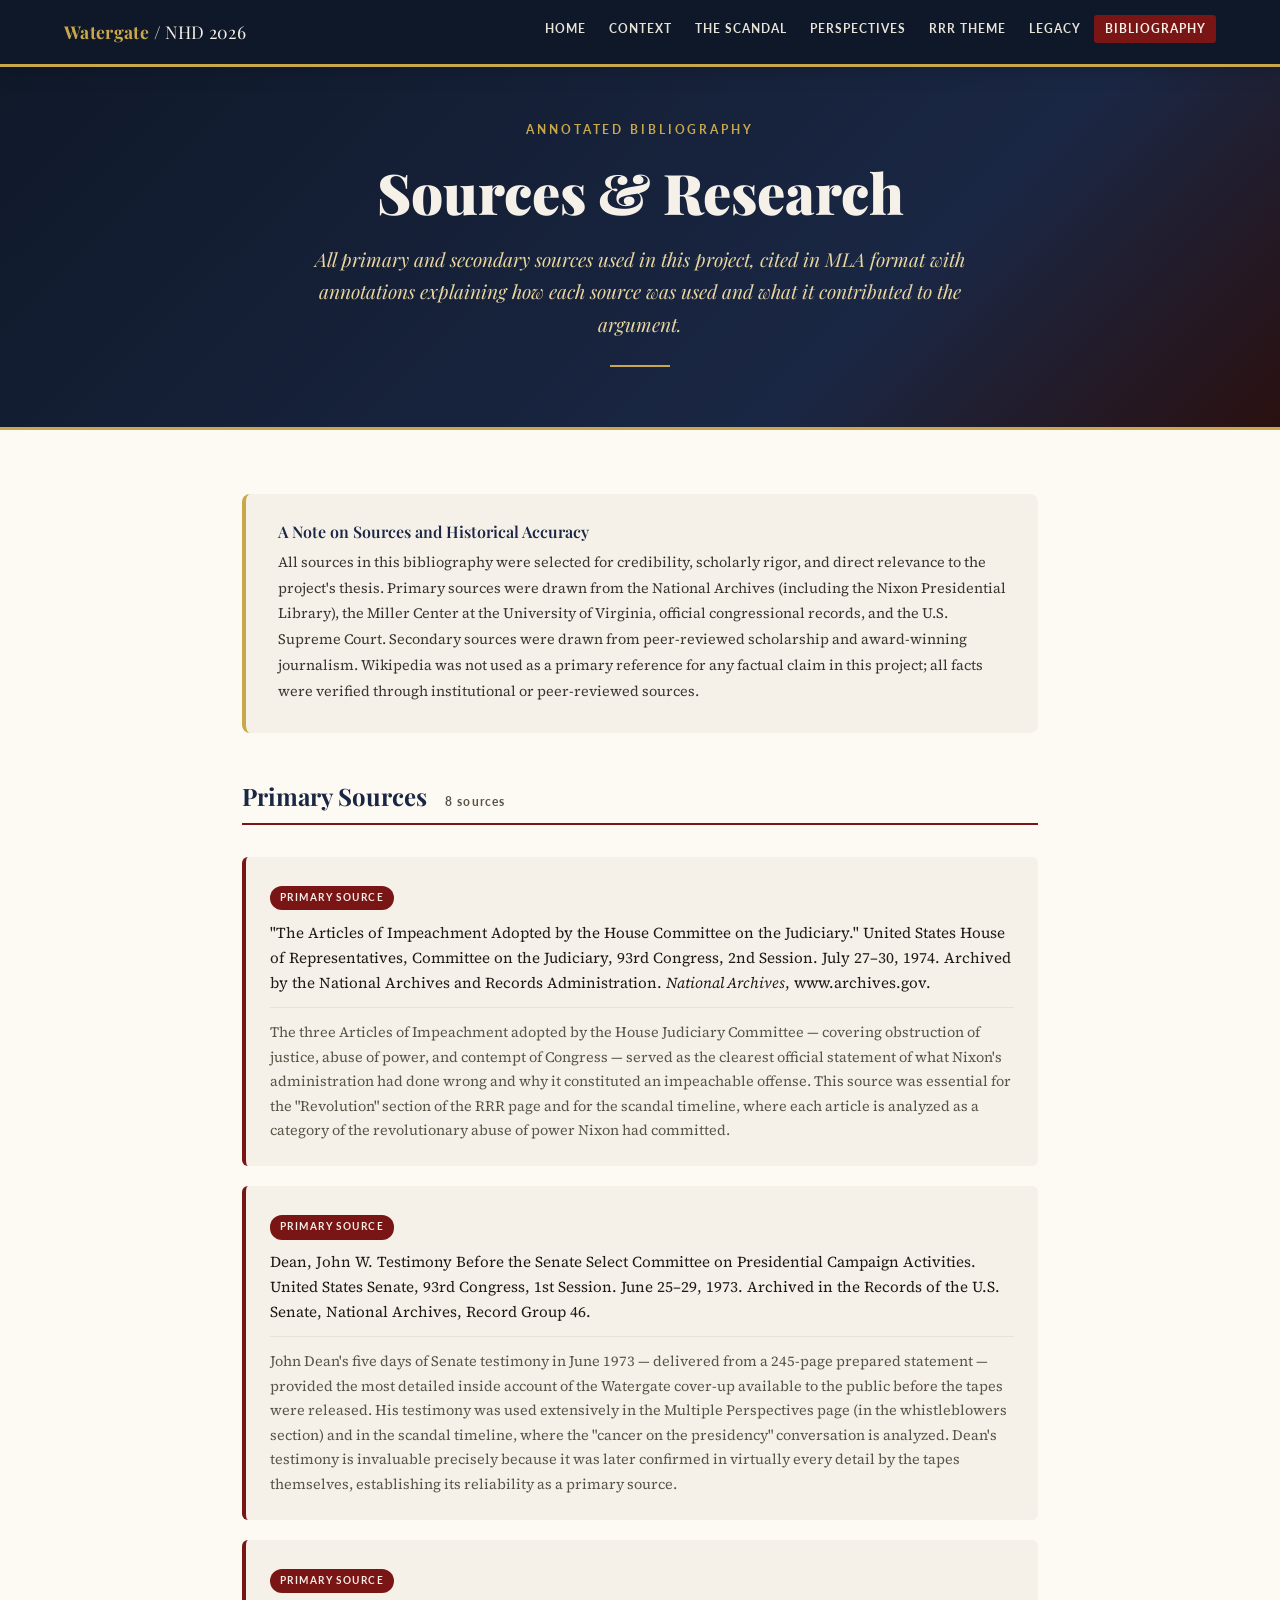
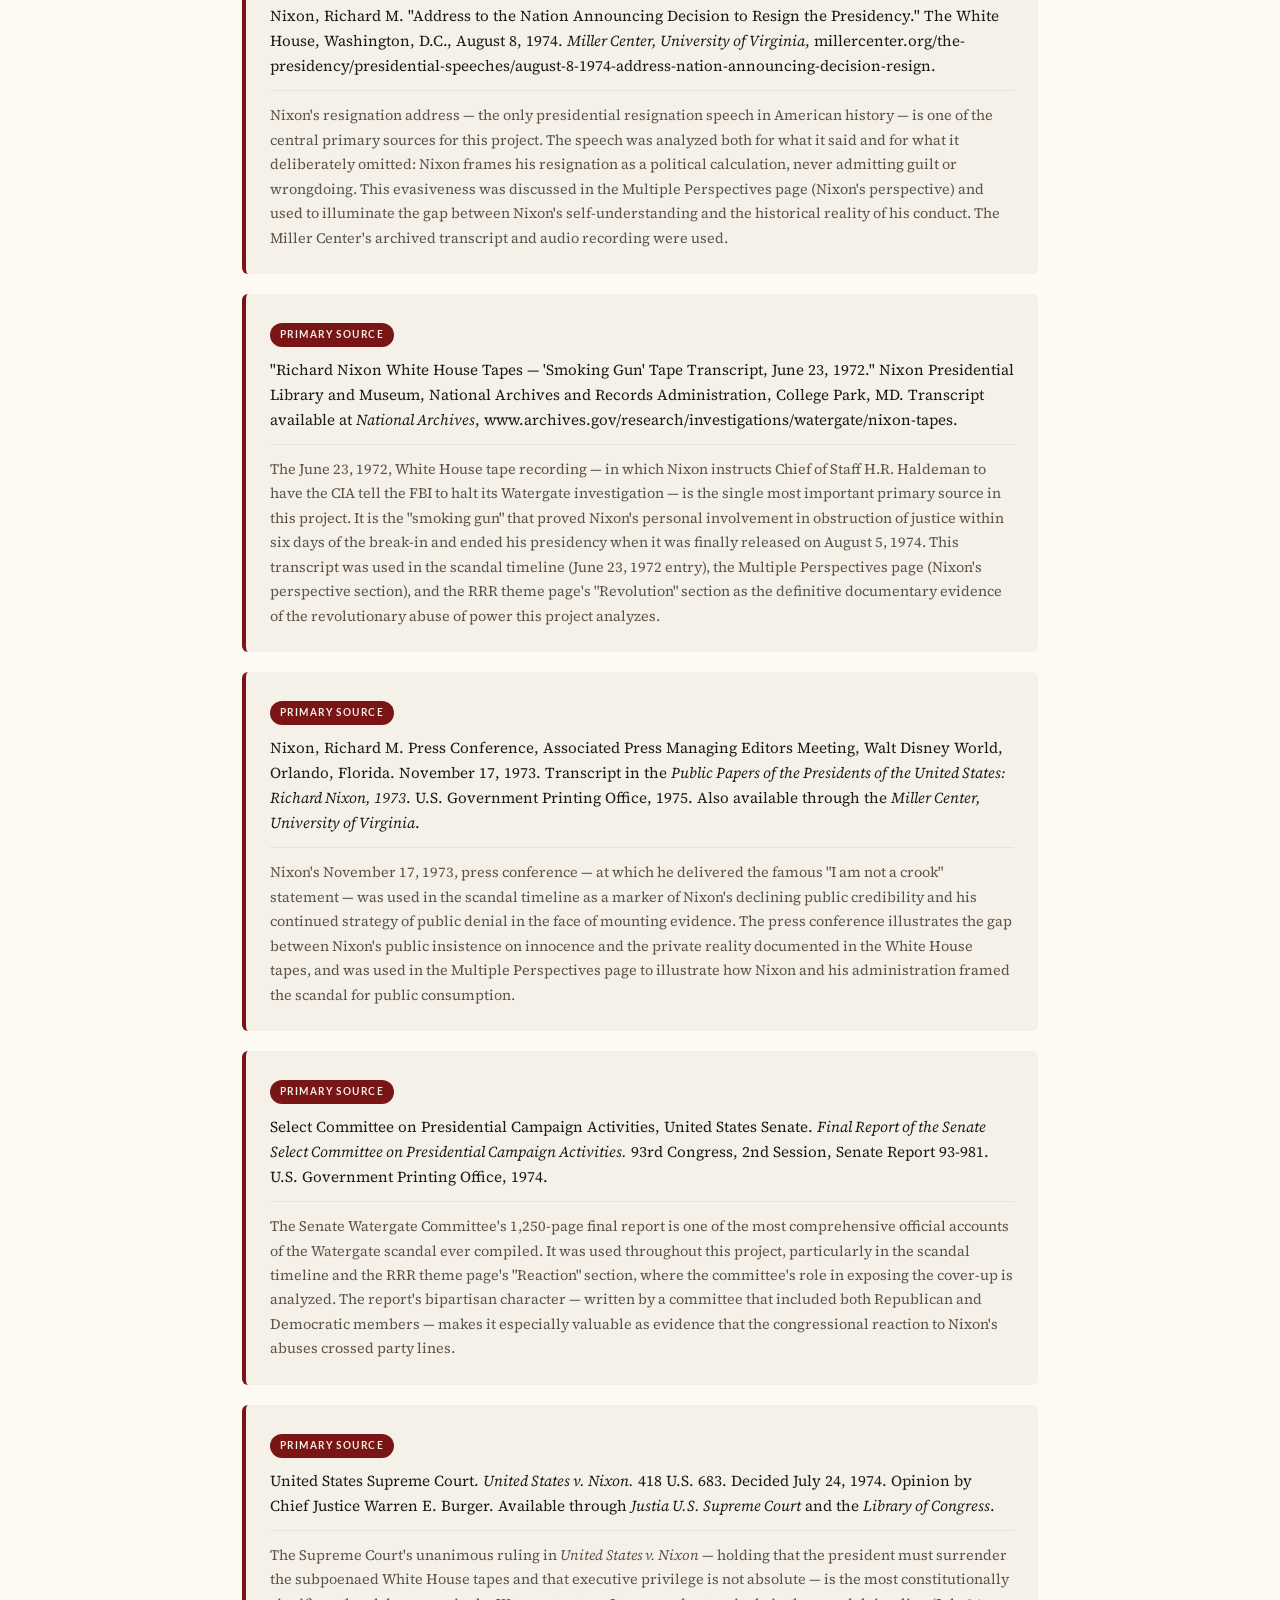
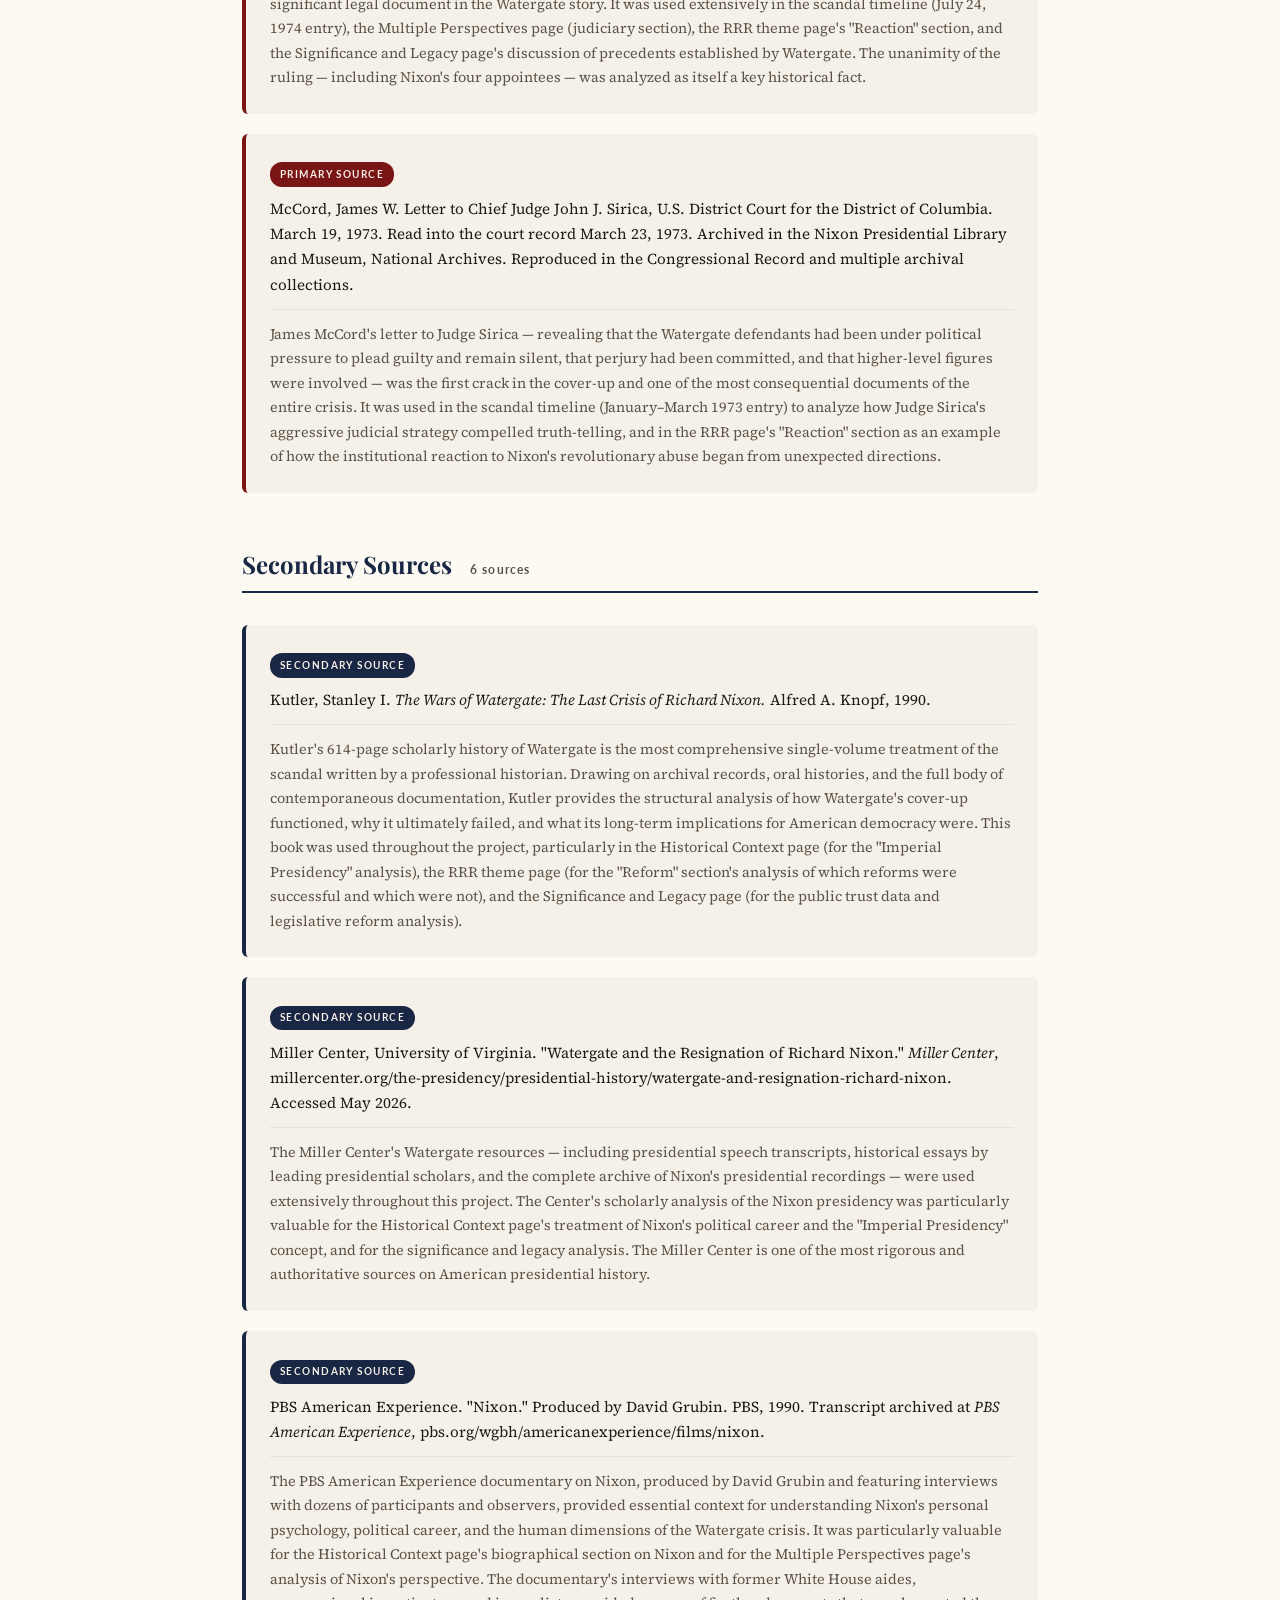
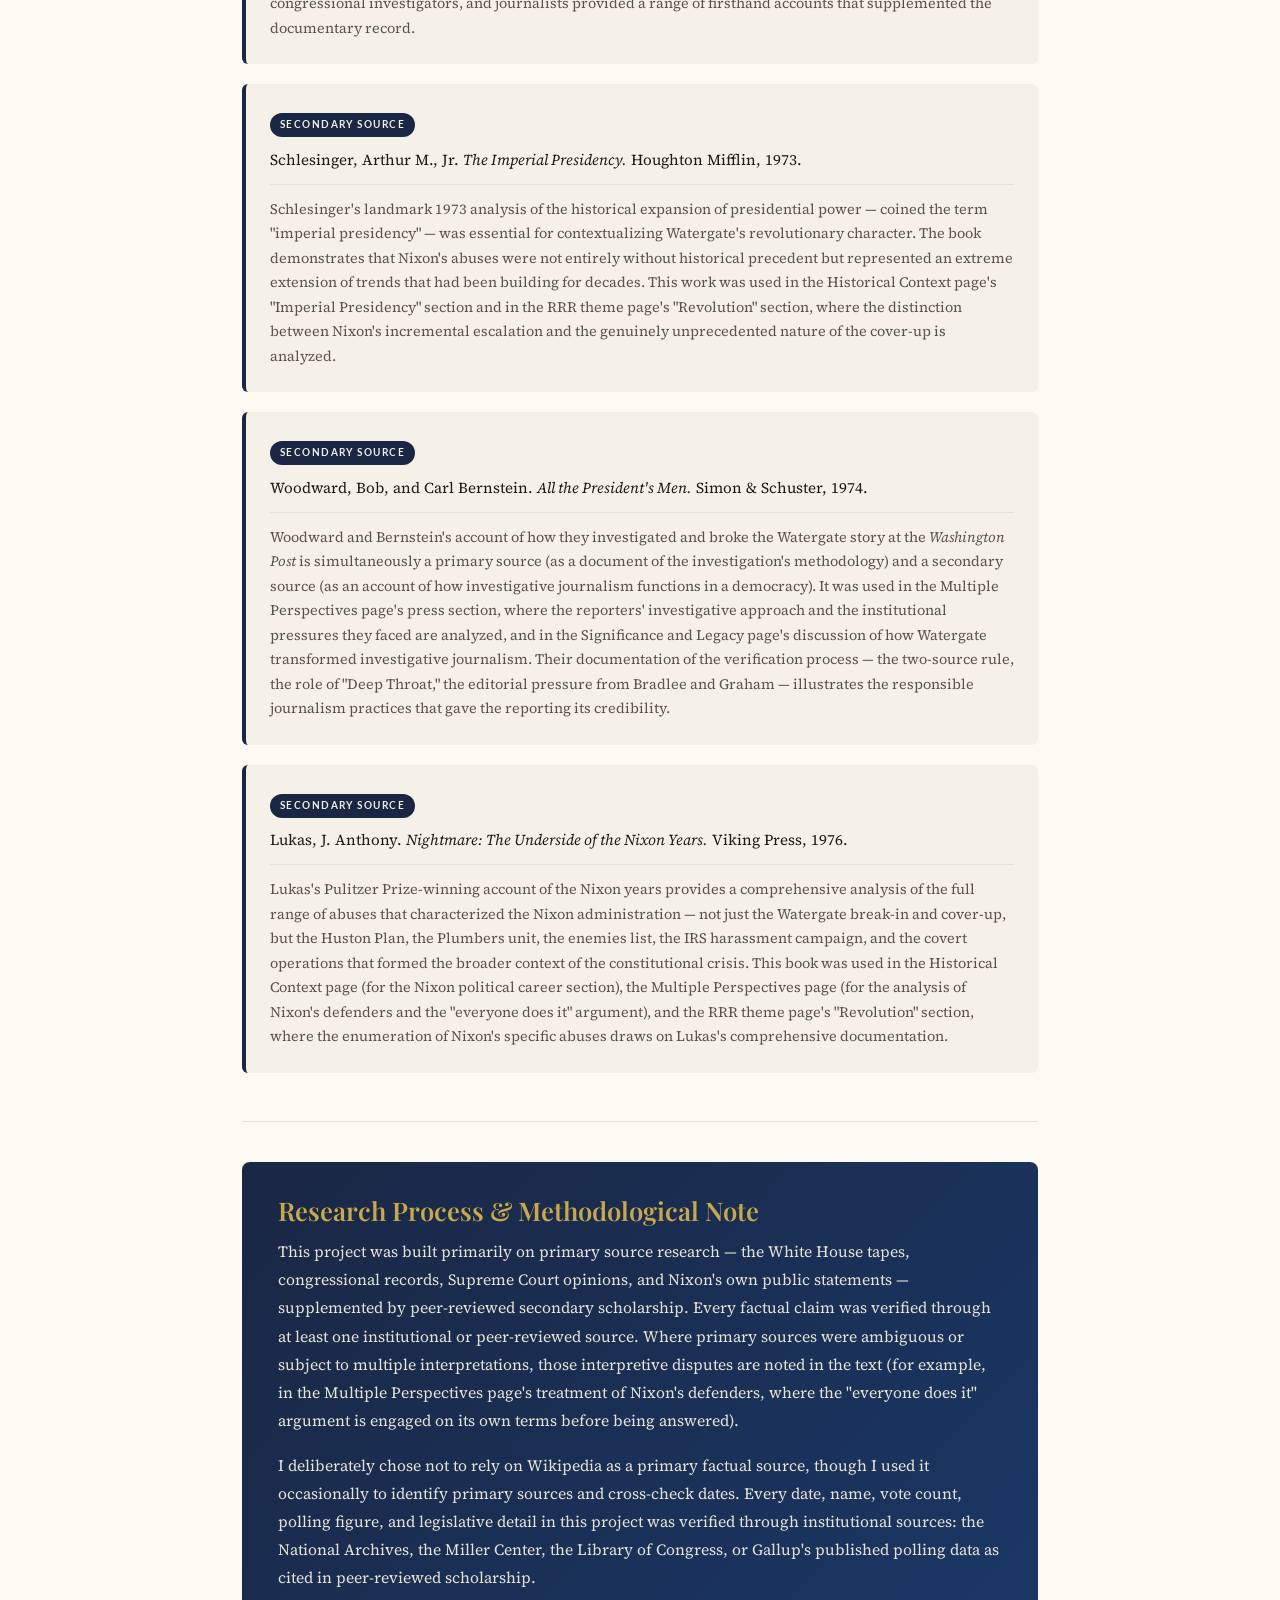
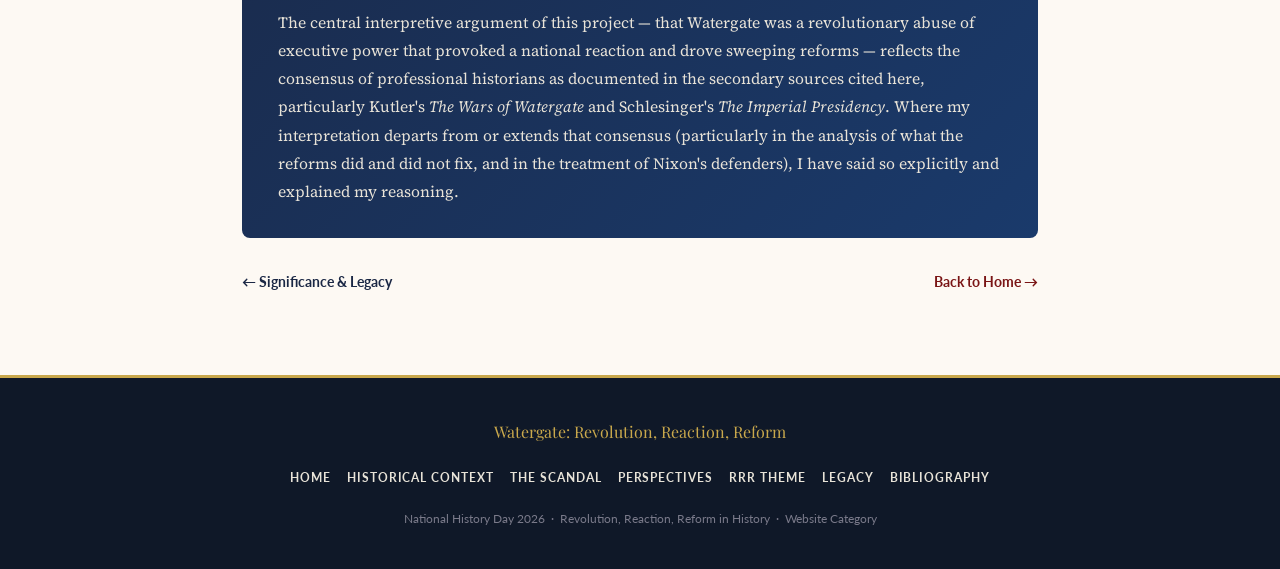
==== annotated-bibliography.html @ cf7eb5e8 "Initial website" ====
<!DOCTYPE html>
<html lang="en">
<head>
  <meta charset="UTF-8" />
  <meta name="viewport" content="width=device-width, initial-scale=1.0" />
  <title>Annotated Bibliography — Watergate: Revolution, Reaction, Reform</title>
  <link rel="stylesheet" href="css/styles.css" />
  <style>
    .bib-intro {
      background: var(--cream);
      border-radius: 8px;
      padding: 1.75rem 2rem;
      margin-bottom: 3rem;
      border-left: 4px solid var(--gold);
    }
    .bib-intro h3 { color: var(--navy); margin-bottom: 0.5rem; font-size: 1rem; }
    .bib-intro p { font-size: 0.9rem; margin-bottom: 0; }
    .bib-section-title {
      font-family: var(--font-display);
      font-size: 1.7rem;
      font-weight: 700;
      color: var(--navy);
      padding-bottom: 0.75rem;
      border-bottom: 3px solid;
      margin-bottom: 2rem;
    }
    .bib-section-title.primary-color { border-color: var(--burgundy); }
    .bib-section-title.secondary-color { border-color: var(--navy); }
    .bib-count {
      font-family: var(--font-ui);
      font-size: 0.72rem;
      font-weight: 700;
      letter-spacing: 0.1em;
      color: var(--mid-gray);
      margin-left: 0.75rem;
      font-style: normal;
    }
  </style>
</head>
<body>

<nav class="site-nav" role="navigation" aria-label="Main navigation">
  <div class="nav-inner">
    <a href="index.html" class="nav-logo">Watergate <span>/ NHD 2026</span></a>
    <button class="nav-hamburger" aria-label="Toggle navigation" aria-expanded="false">
      <span></span><span></span><span></span>
    </button>
    <ul class="nav-links">
      <li><a href="index.html">Home</a></li>
      <li><a href="historical-context.html">Context</a></li>
      <li><a href="scandal-unfolds.html">The Scandal</a></li>
      <li><a href="multiple-perspectives.html">Perspectives</a></li>
      <li><a href="revolution-reaction-reform.html">RRR Theme</a></li>
      <li><a href="significance-legacy.html">Legacy</a></li>
      <li><a href="annotated-bibliography.html">Bibliography</a></li>
    </ul>
  </div>
</nav>

<header class="page-hero">
  <div class="eyebrow">Annotated Bibliography</div>
  <h1>Sources &amp; Research</h1>
  <p class="page-intro">
    All primary and secondary sources used in this project, cited in MLA format with annotations explaining how each source was used and what it contributed to the argument.
  </p>
  <div class="page-hero-divider"></div>
</header>

<main>
  <div class="page-content narrow">

    <div class="bib-intro">
      <h3>A Note on Sources and Historical Accuracy</h3>
      <p>
        All sources in this bibliography were selected for credibility, scholarly rigor, and direct relevance to the project's thesis. Primary sources were drawn from the National Archives (including the Nixon Presidential Library), the Miller Center at the University of Virginia, official congressional records, and the U.S. Supreme Court. Secondary sources were drawn from peer-reviewed scholarship and award-winning journalism. Wikipedia was not used as a primary reference for any factual claim in this project; all facts were verified through institutional or peer-reviewed sources.
      </p>
    </div>

    <!-- ═══════════════ PRIMARY SOURCES ═══════════════ -->
    <div class="bib-section">
      <h2 class="bib-section-title primary-color">Primary Sources <span class="bib-count">8 sources</span></h2>

      <!-- 1 -->
      <div class="bib-entry primary">
        <div class="bib-type">Primary Source</div>
        <p class="bib-citation">
          "The Articles of Impeachment Adopted by the House Committee on the Judiciary." United States House of Representatives, Committee on the Judiciary, 93rd Congress, 2nd Session. July 27–30, 1974. Archived by the National Archives and Records Administration. <em>National Archives</em>, www.archives.gov.
        </p>
        <p class="bib-annotation">
          The three Articles of Impeachment adopted by the House Judiciary Committee — covering obstruction of justice, abuse of power, and contempt of Congress — served as the clearest official statement of what Nixon's administration had done wrong and why it constituted an impeachable offense. This source was essential for the "Revolution" section of the RRR page and for the scandal timeline, where each article is analyzed as a category of the revolutionary abuse of power Nixon had committed.
        </p>
      </div>

      <!-- 2 -->
      <div class="bib-entry primary">
        <div class="bib-type">Primary Source</div>
        <p class="bib-citation">
          Dean, John W. Testimony Before the Senate Select Committee on Presidential Campaign Activities. United States Senate, 93rd Congress, 1st Session. June 25–29, 1973. Archived in the Records of the U.S. Senate, National Archives, Record Group 46.
        </p>
        <p class="bib-annotation">
          John Dean's five days of Senate testimony in June 1973 — delivered from a 245-page prepared statement — provided the most detailed inside account of the Watergate cover-up available to the public before the tapes were released. His testimony was used extensively in the Multiple Perspectives page (in the whistleblowers section) and in the scandal timeline, where the "cancer on the presidency" conversation is analyzed. Dean's testimony is invaluable precisely because it was later confirmed in virtually every detail by the tapes themselves, establishing its reliability as a primary source.
        </p>
      </div>

      <!-- 3 -->
      <div class="bib-entry primary">
        <div class="bib-type">Primary Source</div>
        <p class="bib-citation">
          Nixon, Richard M. "Address to the Nation Announcing Decision to Resign the Presidency." The White House, Washington, D.C., August 8, 1974. <em>Miller Center, University of Virginia</em>, millercenter.org/the-presidency/presidential-speeches/august-8-1974-address-nation-announcing-decision-resign.
        </p>
        <p class="bib-annotation">
          Nixon's resignation address — the only presidential resignation speech in American history — is one of the central primary sources for this project. The speech was analyzed both for what it said and for what it deliberately omitted: Nixon frames his resignation as a political calculation, never admitting guilt or wrongdoing. This evasiveness was discussed in the Multiple Perspectives page (Nixon's perspective) and used to illuminate the gap between Nixon's self-understanding and the historical reality of his conduct. The Miller Center's archived transcript and audio recording were used.
        </p>
      </div>

      <!-- 4 -->
      <div class="bib-entry primary">
        <div class="bib-type">Primary Source</div>
        <p class="bib-citation">
          "Richard Nixon White House Tapes — 'Smoking Gun' Tape Transcript, June 23, 1972." Nixon Presidential Library and Museum, National Archives and Records Administration, College Park, MD. Transcript available at <em>National Archives</em>, www.archives.gov/research/investigations/watergate/nixon-tapes.
        </p>
        <p class="bib-annotation">
          The June 23, 1972, White House tape recording — in which Nixon instructs Chief of Staff H.R. Haldeman to have the CIA tell the FBI to halt its Watergate investigation — is the single most important primary source in this project. It is the "smoking gun" that proved Nixon's personal involvement in obstruction of justice within six days of the break-in and ended his presidency when it was finally released on August 5, 1974. This transcript was used in the scandal timeline (June 23, 1972 entry), the Multiple Perspectives page (Nixon's perspective section), and the RRR theme page's "Revolution" section as the definitive documentary evidence of the revolutionary abuse of power this project analyzes.
        </p>
      </div>

      <!-- 5 -->
      <div class="bib-entry primary">
        <div class="bib-type">Primary Source</div>
        <p class="bib-citation">
          Nixon, Richard M. Press Conference, Associated Press Managing Editors Meeting, Walt Disney World, Orlando, Florida. November 17, 1973. Transcript in the <em>Public Papers of the Presidents of the United States: Richard Nixon, 1973</em>. U.S. Government Printing Office, 1975. Also available through the <em>Miller Center, University of Virginia</em>.
        </p>
        <p class="bib-annotation">
          Nixon's November 17, 1973, press conference — at which he delivered the famous "I am not a crook" statement — was used in the scandal timeline as a marker of Nixon's declining public credibility and his continued strategy of public denial in the face of mounting evidence. The press conference illustrates the gap between Nixon's public insistence on innocence and the private reality documented in the White House tapes, and was used in the Multiple Perspectives page to illustrate how Nixon and his administration framed the scandal for public consumption.
        </p>
      </div>

      <!-- 6 -->
      <div class="bib-entry primary">
        <div class="bib-type">Primary Source</div>
        <p class="bib-citation">
          Select Committee on Presidential Campaign Activities, United States Senate. <em>Final Report of the Senate Select Committee on Presidential Campaign Activities.</em> 93rd Congress, 2nd Session, Senate Report 93-981. U.S. Government Printing Office, 1974.
        </p>
        <p class="bib-annotation">
          The Senate Watergate Committee's 1,250-page final report is one of the most comprehensive official accounts of the Watergate scandal ever compiled. It was used throughout this project, particularly in the scandal timeline and the RRR theme page's "Reaction" section, where the committee's role in exposing the cover-up is analyzed. The report's bipartisan character — written by a committee that included both Republican and Democratic members — makes it especially valuable as evidence that the congressional reaction to Nixon's abuses crossed party lines.
        </p>
      </div>

      <!-- 7 -->
      <div class="bib-entry primary">
        <div class="bib-type">Primary Source</div>
        <p class="bib-citation">
          United States Supreme Court. <em>United States v. Nixon.</em> 418 U.S. 683. Decided July 24, 1974. Opinion by Chief Justice Warren E. Burger. Available through <em>Justia U.S. Supreme Court</em> and the <em>Library of Congress</em>.
        </p>
        <p class="bib-annotation">
          The Supreme Court's unanimous ruling in <em>United States v. Nixon</em> — holding that the president must surrender the subpoenaed White House tapes and that executive privilege is not absolute — is the most constitutionally significant legal document in the Watergate story. It was used extensively in the scandal timeline (July 24, 1974 entry), the Multiple Perspectives page (judiciary section), the RRR theme page's "Reaction" section, and the Significance and Legacy page's discussion of precedents established by Watergate. The unanimity of the ruling — including Nixon's four appointees — was analyzed as itself a key historical fact.
        </p>
      </div>

      <!-- 8 -->
      <div class="bib-entry primary">
        <div class="bib-type">Primary Source</div>
        <p class="bib-citation">
          McCord, James W. Letter to Chief Judge John J. Sirica, U.S. District Court for the District of Columbia. March 19, 1973. Read into the court record March 23, 1973. Archived in the Nixon Presidential Library and Museum, National Archives. Reproduced in the Congressional Record and multiple archival collections.
        </p>
        <p class="bib-annotation">
          James McCord's letter to Judge Sirica — revealing that the Watergate defendants had been under political pressure to plead guilty and remain silent, that perjury had been committed, and that higher-level figures were involved — was the first crack in the cover-up and one of the most consequential documents of the entire crisis. It was used in the scandal timeline (January–March 1973 entry) to analyze how Judge Sirica's aggressive judicial strategy compelled truth-telling, and in the RRR page's "Reaction" section as an example of how the institutional reaction to Nixon's revolutionary abuse began from unexpected directions.
        </p>
      </div>

    </div><!-- end primary -->

    <!-- ═══════════════ SECONDARY SOURCES ═══════════════ -->
    <div class="bib-section" style="margin-top:3.5rem;">
      <h2 class="bib-section-title secondary-color">Secondary Sources <span class="bib-count">6 sources</span></h2>

      <!-- 1 -->
      <div class="bib-entry secondary">
        <div class="bib-type">Secondary Source</div>
        <p class="bib-citation">
          Kutler, Stanley I. <em>The Wars of Watergate: The Last Crisis of Richard Nixon.</em> Alfred A. Knopf, 1990.
        </p>
        <p class="bib-annotation">
          Kutler's 614-page scholarly history of Watergate is the most comprehensive single-volume treatment of the scandal written by a professional historian. Drawing on archival records, oral histories, and the full body of contemporaneous documentation, Kutler provides the structural analysis of how Watergate's cover-up functioned, why it ultimately failed, and what its long-term implications for American democracy were. This book was used throughout the project, particularly in the Historical Context page (for the "Imperial Presidency" analysis), the RRR theme page (for the "Reform" section's analysis of which reforms were successful and which were not), and the Significance and Legacy page (for the public trust data and legislative reform analysis).
        </p>
      </div>

      <!-- 2 -->
      <div class="bib-entry secondary">
        <div class="bib-type">Secondary Source</div>
        <p class="bib-citation">
          Miller Center, University of Virginia. "Watergate and the Resignation of Richard Nixon." <em>Miller Center</em>, millercenter.org/the-presidency/presidential-history/watergate-and-resignation-richard-nixon. Accessed May 2026.
        </p>
        <p class="bib-annotation">
          The Miller Center's Watergate resources — including presidential speech transcripts, historical essays by leading presidential scholars, and the complete archive of Nixon's presidential recordings — were used extensively throughout this project. The Center's scholarly analysis of the Nixon presidency was particularly valuable for the Historical Context page's treatment of Nixon's political career and the "Imperial Presidency" concept, and for the significance and legacy analysis. The Miller Center is one of the most rigorous and authoritative sources on American presidential history.
        </p>
      </div>

      <!-- 3 -->
      <div class="bib-entry secondary">
        <div class="bib-type">Secondary Source</div>
        <p class="bib-citation">
          PBS American Experience. "Nixon." Produced by David Grubin. PBS, 1990. Transcript archived at <em>PBS American Experience</em>, pbs.org/wgbh/americanexperience/films/nixon.
        </p>
        <p class="bib-annotation">
          The PBS American Experience documentary on Nixon, produced by David Grubin and featuring interviews with dozens of participants and observers, provided essential context for understanding Nixon's personal psychology, political career, and the human dimensions of the Watergate crisis. It was particularly valuable for the Historical Context page's biographical section on Nixon and for the Multiple Perspectives page's analysis of Nixon's perspective. The documentary's interviews with former White House aides, congressional investigators, and journalists provided a range of firsthand accounts that supplemented the documentary record.
        </p>
      </div>

      <!-- 4 -->
      <div class="bib-entry secondary">
        <div class="bib-type">Secondary Source</div>
        <p class="bib-citation">
          Schlesinger, Arthur M., Jr. <em>The Imperial Presidency.</em> Houghton Mifflin, 1973.
        </p>
        <p class="bib-annotation">
          Schlesinger's landmark 1973 analysis of the historical expansion of presidential power — coined the term "imperial presidency" — was essential for contextualizing Watergate's revolutionary character. The book demonstrates that Nixon's abuses were not entirely without historical precedent but represented an extreme extension of trends that had been building for decades. This work was used in the Historical Context page's "Imperial Presidency" section and in the RRR theme page's "Revolution" section, where the distinction between Nixon's incremental escalation and the genuinely unprecedented nature of the cover-up is analyzed.
        </p>
      </div>

      <!-- 5 -->
      <div class="bib-entry secondary">
        <div class="bib-type">Secondary Source</div>
        <p class="bib-citation">
          Woodward, Bob, and Carl Bernstein. <em>All the President's Men.</em> Simon &amp; Schuster, 1974.
        </p>
        <p class="bib-annotation">
          Woodward and Bernstein's account of how they investigated and broke the Watergate story at the <em>Washington Post</em> is simultaneously a primary source (as a document of the investigation's methodology) and a secondary source (as an account of how investigative journalism functions in a democracy). It was used in the Multiple Perspectives page's press section, where the reporters' investigative approach and the institutional pressures they faced are analyzed, and in the Significance and Legacy page's discussion of how Watergate transformed investigative journalism. Their documentation of the verification process — the two-source rule, the role of "Deep Throat," the editorial pressure from Bradlee and Graham — illustrates the responsible journalism practices that gave the reporting its credibility.
        </p>
      </div>

      <!-- 6 -->
      <div class="bib-entry secondary">
        <div class="bib-type">Secondary Source</div>
        <p class="bib-citation">
          Lukas, J. Anthony. <em>Nightmare: The Underside of the Nixon Years.</em> Viking Press, 1976.
        </p>
        <p class="bib-annotation">
          Lukas's Pulitzer Prize-winning account of the Nixon years provides a comprehensive analysis of the full range of abuses that characterized the Nixon administration — not just the Watergate break-in and cover-up, but the Huston Plan, the Plumbers unit, the enemies list, the IRS harassment campaign, and the covert operations that formed the broader context of the constitutional crisis. This book was used in the Historical Context page (for the Nixon political career section), the Multiple Perspectives page (for the analysis of Nixon's defenders and the "everyone does it" argument), and the RRR theme page's "Revolution" section, where the enumeration of Nixon's specific abuses draws on Lukas's comprehensive documentation.
        </p>
      </div>

    </div><!-- end secondary -->

    <hr class="divider">

    <div class="analysis-box fade-in">
      <h3>Research Process &amp; Methodological Note</h3>
      <p>
        This project was built primarily on primary source research — the White House tapes, congressional records, Supreme Court opinions, and Nixon's own public statements — supplemented by peer-reviewed secondary scholarship. Every factual claim was verified through at least one institutional or peer-reviewed source. Where primary sources were ambiguous or subject to multiple interpretations, those interpretive disputes are noted in the text (for example, in the Multiple Perspectives page's treatment of Nixon's defenders, where the "everyone does it" argument is engaged on its own terms before being answered).
      </p>
      <p>
        I deliberately chose not to rely on Wikipedia as a primary factual source, though I used it occasionally to identify primary sources and cross-check dates. Every date, name, vote count, polling figure, and legislative detail in this project was verified through institutional sources: the National Archives, the Miller Center, the Library of Congress, or Gallup's published polling data as cited in peer-reviewed scholarship.
      </p>
      <p>
        The central interpretive argument of this project — that Watergate was a revolutionary abuse of executive power that provoked a national reaction and drove sweeping reforms — reflects the consensus of professional historians as documented in the secondary sources cited here, particularly Kutler's <em>The Wars of Watergate</em> and Schlesinger's <em>The Imperial Presidency</em>. Where my interpretation departs from or extends that consensus (particularly in the analysis of what the reforms did and did not fix, and in the treatment of Nixon's defenders), I have said so explicitly and explained my reasoning.
      </p>
    </div>

    <div class="fade-in" style="display:flex;justify-content:space-between;align-items:center;flex-wrap:wrap;gap:1rem;margin-top:2rem;">
      <a href="significance-legacy.html" style="font-family:var(--font-ui);font-size:0.85rem;font-weight:700;color:var(--navy);">← Significance &amp; Legacy</a>
      <a href="index.html" style="font-family:var(--font-ui);font-size:0.85rem;font-weight:700;color:var(--burgundy);">Back to Home →</a>
    </div>

  </div>
</main>

<footer class="site-footer">
  <div class="footer-inner">
    <div class="footer-title">Watergate: Revolution, Reaction, Reform</div>
    <nav class="footer-nav" aria-label="Footer navigation">
      <a href="index.html">Home</a>
      <a href="historical-context.html">Historical Context</a>
      <a href="scandal-unfolds.html">The Scandal</a>
      <a href="multiple-perspectives.html">Perspectives</a>
      <a href="revolution-reaction-reform.html">RRR Theme</a>
      <a href="significance-legacy.html">Legacy</a>
      <a href="annotated-bibliography.html">Bibliography</a>
    </nav>
    <p class="footer-meta">National History Day 2026 &nbsp;·&nbsp; Revolution, Reaction, Reform in History &nbsp;·&nbsp; Website Category</p>
  </div>
</footer>

<script src="js/main.js"></script>
</body>
</html>
---- css/styles.css ----
/* ============================================================
   WATERGATE: REVOLUTION, REACTION, REFORM
   National History Day 2026 — Main Stylesheet
   ============================================================ */

@import url('https://fonts.googleapis.com/css2?family=Playfair+Display:ital,wght@0,400;0,600;0,700;0,900;1,400;1,600&family=Lato:wght@300;400;700&family=Source+Serif+4:ital,wght@0,300;0,400;0,600;1,300;1,400&display=swap');

/* ── RESET & BASE ── */
*, *::before, *::after { box-sizing: border-box; margin: 0; padding: 0; }

:root {
  --navy:        #1a2744;
  --dark-navy:   #0f1828;
  --burgundy:    #7a1515;
  --dark-red:    #5c0f0f;
  --cream:       #f5f0e8;
  --warm-white:  #fdf9f3;
  --light-gray:  #e8e3d8;
  --charcoal:    #2c2c2c;
  --mid-gray:    #5a5347;
  --gold:        #c9a84c;
  --light-gold:  #e8d5a0;
  --text-dark:   #1e1a16;
  --text-medium: #3a3530;

  --font-display: 'Playfair Display', Georgia, serif;
  --font-body:    'Source Serif 4', Georgia, serif;
  --font-ui:      'Lato', 'Helvetica Neue', sans-serif;

  --shadow-sm:  0 2px 8px rgba(0,0,0,0.12);
  --shadow-md:  0 4px 20px rgba(0,0,0,0.16);
  --shadow-lg:  0 8px 40px rgba(0,0,0,0.22);
  --transition: 0.3s ease;
}

html { scroll-behavior: smooth; font-size: 16px; }

body {
  font-family: var(--font-body);
  background-color: var(--warm-white);
  color: var(--text-dark);
  line-height: 1.8;
}

/* ── TYPOGRAPHY ── */
h1, h2, h3, h4, h5 {
  font-family: var(--font-display);
  color: var(--navy);
  line-height: 1.25;
}

h1 { font-size: clamp(2rem, 5vw, 3.5rem); font-weight: 900; }
h2 { font-size: clamp(1.6rem, 3.5vw, 2.4rem); font-weight: 700; margin-bottom: 0.75rem; }
h3 { font-size: clamp(1.2rem, 2.5vw, 1.6rem); font-weight: 600; margin-bottom: 0.5rem; }
h4 { font-size: 1.15rem; font-weight: 600; }

p { margin-bottom: 1.25rem; font-size: 1.05rem; color: var(--text-medium); }
p:last-child { margin-bottom: 0; }

a { color: var(--burgundy); text-decoration: none; transition: color var(--transition); }
a:hover { color: var(--dark-red); text-decoration: underline; }

ul, ol { padding-left: 1.5rem; margin-bottom: 1.25rem; }
li { margin-bottom: 0.4rem; color: var(--text-medium); font-size: 1.05rem; }

strong { color: var(--text-dark); font-weight: 700; }
em { font-style: italic; }

/* ── NAVIGATION ── */
.site-nav {
  position: fixed;
  top: 0; left: 0; right: 0;
  z-index: 1000;
  background: var(--dark-navy);
  border-bottom: 3px solid var(--gold);
  box-shadow: var(--shadow-md);
}

.nav-inner {
  max-width: 1200px;
  margin: 0 auto;
  padding: 0 1.5rem;
  display: flex;
  align-items: center;
  justify-content: space-between;
  height: 64px;
}

.nav-logo {
  font-family: var(--font-display);
  font-size: 1.1rem;
  font-weight: 700;
  color: var(--gold) !important;
  letter-spacing: 0.02em;
  text-decoration: none !important;
  white-space: nowrap;
  flex-shrink: 0;
}

.nav-logo span { color: var(--cream); font-weight: 400; }

.nav-links {
  list-style: none;
  padding: 0; margin: 0;
  display: flex;
  align-items: center;
  gap: 0.15rem;
}

.nav-links a {
  font-family: var(--font-ui);
  font-size: 0.78rem;
  font-weight: 700;
  letter-spacing: 0.08em;
  text-transform: uppercase;
  color: var(--light-gray) !important;
  padding: 0.4rem 0.65rem;
  border-radius: 3px;
  transition: background var(--transition), color var(--transition);
  text-decoration: none !important;
  white-space: nowrap;
}

.nav-links a:hover,
.nav-links a.active {
  background: var(--burgundy);
  color: var(--cream) !important;
}

.nav-hamburger {
  display: none;
  flex-direction: column;
  gap: 5px;
  background: none;
  border: none;
  cursor: pointer;
  padding: 6px;
}

.nav-hamburger span {
  display: block;
  width: 26px;
  height: 2px;
  background: var(--cream);
  border-radius: 2px;
  transition: var(--transition);
}

/* ── HERO ── */
.hero {
  min-height: 100vh;
  background: linear-gradient(160deg, var(--dark-navy) 0%, var(--navy) 50%, var(--dark-red) 100%);
  display: flex;
  flex-direction: column;
  align-items: center;
  justify-content: center;
  text-align: center;
  padding: 100px 2rem 4rem;
  position: relative;
  overflow: hidden;
}

.hero::before {
  content: '';
  position: absolute;
  inset: 0;
  background:
    repeating-linear-gradient(
      90deg,
      transparent,
      transparent 80px,
      rgba(255,255,255,0.015) 80px,
      rgba(255,255,255,0.015) 81px
    ),
    repeating-linear-gradient(
      0deg,
      transparent,
      transparent 80px,
      rgba(255,255,255,0.015) 80px,
      rgba(255,255,255,0.015) 81px
    );
}

.hero-eyebrow {
  font-family: var(--font-ui);
  font-size: 0.8rem;
  font-weight: 700;
  letter-spacing: 0.2em;
  text-transform: uppercase;
  color: var(--gold);
  margin-bottom: 1.25rem;
  position: relative;
}

.hero h1 {
  color: var(--cream);
  font-size: clamp(2.8rem, 7vw, 5.5rem);
  font-weight: 900;
  line-height: 1.08;
  margin-bottom: 0.5rem;
  position: relative;
}

.hero h1 em {
  color: var(--gold);
  font-style: italic;
}

.hero-subtitle {
  font-family: var(--font-display);
  font-size: clamp(1.1rem, 2.5vw, 1.5rem);
  font-style: italic;
  color: var(--light-gold);
  margin-bottom: 2.5rem;
  position: relative;
}

.hero-divider {
  width: 80px;
  height: 3px;
  background: var(--gold);
  margin: 0 auto 2.5rem;
}

.hero-thesis-box {
  background: rgba(255,255,255,0.07);
  border: 1px solid rgba(201,168,76,0.4);
  border-left: 4px solid var(--gold);
  border-radius: 4px;
  padding: 1.75rem 2.25rem;
  max-width: 860px;
  margin: 0 auto 3rem;
  position: relative;
  backdrop-filter: blur(4px);
}

.hero-thesis-box .thesis-label {
  font-family: var(--font-ui);
  font-size: 0.7rem;
  font-weight: 700;
  letter-spacing: 0.2em;
  text-transform: uppercase;
  color: var(--gold);
  margin-bottom: 0.75rem;
}

.hero-thesis-box p {
  font-family: var(--font-display);
  font-size: clamp(0.95rem, 1.8vw, 1.15rem);
  color: var(--cream);
  line-height: 1.75;
  margin: 0;
  font-style: italic;
}

.hero-nav-cards {
  display: grid;
  grid-template-columns: repeat(auto-fit, minmax(160px, 1fr));
  gap: 1rem;
  max-width: 1000px;
  width: 100%;
  margin: 0 auto;
  position: relative;
}

.hero-nav-card {
  background: rgba(255,255,255,0.06);
  border: 1px solid rgba(255,255,255,0.12);
  border-radius: 6px;
  padding: 1.25rem 1rem;
  color: var(--cream) !important;
  text-decoration: none !important;
  transition: background var(--transition), transform var(--transition), border-color var(--transition);
  text-align: center;
}

.hero-nav-card:hover {
  background: rgba(201,168,76,0.15);
  border-color: var(--gold);
  transform: translateY(-3px);
  color: var(--light-gold) !important;
  text-decoration: none !important;
}

.hero-nav-card .card-icon {
  font-size: 1.5rem;
  margin-bottom: 0.5rem;
  display: block;
}

.hero-nav-card .card-label {
  font-family: var(--font-ui);
  font-size: 0.72rem;
  font-weight: 700;
  letter-spacing: 0.1em;
  text-transform: uppercase;
  display: block;
}

/* ── PAGE HERO (non-home) ── */
.page-hero {
  background: linear-gradient(135deg, var(--dark-navy) 0%, var(--navy) 70%, #2a1010 100%);
  padding: 120px 2rem 60px;
  text-align: center;
  border-bottom: 3px solid var(--gold);
}

.page-hero .eyebrow {
  font-family: var(--font-ui);
  font-size: 0.72rem;
  font-weight: 700;
  letter-spacing: 0.25em;
  text-transform: uppercase;
  color: var(--gold);
  margin-bottom: 1rem;
}

.page-hero h1 {
  color: var(--cream);
  margin-bottom: 1rem;
}

.page-hero .page-intro {
  font-family: var(--font-display);
  font-style: italic;
  font-size: clamp(1rem, 2vw, 1.2rem);
  color: var(--light-gold);
  max-width: 700px;
  margin: 0 auto;
  line-height: 1.7;
}

.page-hero-divider {
  width: 60px;
  height: 2px;
  background: var(--gold);
  margin: 1.5rem auto 0;
}

/* ── MAIN LAYOUT ── */
.page-content {
  max-width: 1100px;
  margin: 0 auto;
  padding: 4rem 2rem 5rem;
}

.page-content.narrow {
  max-width: 860px;
}

.two-col {
  display: grid;
  grid-template-columns: 1fr 1fr;
  gap: 3rem;
  align-items: start;
}

.three-col {
  display: grid;
  grid-template-columns: repeat(3, 1fr);
  gap: 2rem;
}

/* ── THESIS BANNER (appears on every page) ── */
.thesis-banner {
  background: var(--navy);
  border-left: 5px solid var(--gold);
  padding: 1.5rem 2rem;
  margin: 2.5rem 0;
  border-radius: 0 4px 4px 0;
}

.thesis-banner .tb-label {
  font-family: var(--font-ui);
  font-size: 0.68rem;
  font-weight: 700;
  letter-spacing: 0.2em;
  text-transform: uppercase;
  color: var(--gold);
  margin-bottom: 0.5rem;
}

.thesis-banner p {
  font-family: var(--font-display);
  font-style: italic;
  color: var(--cream);
  font-size: 1rem;
  margin: 0;
  line-height: 1.7;
}

/* ── SECTION HEADERS ── */
.section-header {
  margin-bottom: 2.5rem;
  padding-bottom: 1rem;
  border-bottom: 2px solid var(--light-gray);
}

.section-header .section-label {
  font-family: var(--font-ui);
  font-size: 0.7rem;
  font-weight: 700;
  letter-spacing: 0.2em;
  text-transform: uppercase;
  color: var(--burgundy);
  margin-bottom: 0.5rem;
}

.section-header h2 { margin-bottom: 0; }

.theme-badge {
  display: inline-block;
  font-family: var(--font-ui);
  font-size: 0.65rem;
  font-weight: 700;
  letter-spacing: 0.15em;
  text-transform: uppercase;
  padding: 0.3rem 0.75rem;
  border-radius: 20px;
  margin-bottom: 1rem;
}

.badge-revolution { background: #7a1515; color: var(--cream); }
.badge-reaction   { background: var(--navy); color: var(--cream); }
.badge-reform     { background: #1a5c1a; color: var(--cream); }

/* ── CARDS ── */
.card {
  background: #fff;
  border-radius: 8px;
  box-shadow: var(--shadow-sm);
  overflow: hidden;
  transition: box-shadow var(--transition), transform var(--transition);
}

.card:hover {
  box-shadow: var(--shadow-md);
  transform: translateY(-2px);
}

.card-body { padding: 1.75rem; }

.info-card {
  background: var(--cream);
  border: 1px solid var(--light-gray);
  border-radius: 6px;
  padding: 1.5rem;
  margin-bottom: 1.75rem;
}

.info-card h3 {
  font-size: 1.15rem;
  color: var(--navy);
  margin-bottom: 0.75rem;
  padding-bottom: 0.5rem;
  border-bottom: 1px solid var(--light-gray);
}

/* ── PULLQUOTES ── */
.pullquote {
  border-left: 4px solid var(--gold);
  padding: 1.25rem 1.75rem;
  background: var(--cream);
  margin: 2rem 0;
  border-radius: 0 6px 6px 0;
}

.pullquote blockquote {
  font-family: var(--font-display);
  font-style: italic;
  font-size: clamp(1.05rem, 2vw, 1.25rem);
  color: var(--navy);
  line-height: 1.65;
  margin-bottom: 0.6rem;
}

.pullquote cite {
  font-family: var(--font-ui);
  font-size: 0.8rem;
  font-weight: 700;
  letter-spacing: 0.05em;
  color: var(--mid-gray);
  font-style: normal;
}

.pullquote cite::before { content: '— '; }

/* ── IMAGE PLACEHOLDERS ── */
.img-block {
  margin: 2rem 0;
  text-align: center;
}

.img-placeholder {
  width: 100%;
  background: linear-gradient(135deg, var(--light-gray) 0%, var(--cream) 100%);
  border: 2px dashed #c5bdb0;
  border-radius: 6px;
  display: flex;
  flex-direction: column;
  align-items: center;
  justify-content: center;
  padding: 2rem 1rem;
  min-height: 220px;
  position: relative;
}

.img-placeholder.tall { min-height: 320px; }
.img-placeholder.short { min-height: 160px; }

.img-placeholder .img-label {
  font-family: var(--font-ui);
  font-size: 0.8rem;
  font-weight: 700;
  color: var(--mid-gray);
  text-align: center;
  line-height: 1.5;
}

.img-placeholder .img-icon {
  font-size: 2rem;
  margin-bottom: 0.75rem;
  opacity: 0.5;
}

.img-caption {
  font-family: var(--font-ui);
  font-size: 0.8rem;
  color: var(--mid-gray);
  margin-top: 0.6rem;
  font-style: italic;
  line-height: 1.5;
  text-align: center;
}

.img-credit {
  font-size: 0.72rem;
  color: #8a8078;
  margin-top: 0.2rem;
}

/* ── PERSPECTIVE CARDS ── */
.perspective-card {
  background: #fff;
  border-radius: 8px;
  box-shadow: var(--shadow-sm);
  overflow: hidden;
  margin-bottom: 2rem;
}

.perspective-header {
  padding: 1.25rem 1.75rem;
  display: flex;
  align-items: center;
  gap: 1rem;
}

.perspective-header.pov-nixon     { background: linear-gradient(90deg, #7a1515, #9a2020); }
.perspective-header.pov-press     { background: linear-gradient(90deg, #1a3a6b, #1a2744); }
.perspective-header.pov-congress  { background: linear-gradient(90deg, #1a4a2a, #2a6a3a); }
.perspective-header.pov-judiciary { background: linear-gradient(90deg, #4a3000, #6a4800); }
.perspective-header.pov-public    { background: linear-gradient(90deg, #3a1a5a, #5a2a7a); }
.perspective-header.pov-defenders { background: linear-gradient(90deg, #5a4a00, #7a6200); }
.perspective-header.pov-witnesses { background: linear-gradient(90deg, #1a3a5a, #2a5a7a); }

.perspective-avatar {
  width: 48px; height: 48px;
  border-radius: 50%;
  background: rgba(255,255,255,0.2);
  display: flex; align-items: center; justify-content: center;
  font-size: 1.4rem;
  flex-shrink: 0;
}

.perspective-header h3 {
  color: var(--cream);
  font-size: 1.15rem;
  margin: 0;
}

.perspective-header .pov-subtitle {
  color: rgba(255,255,255,0.75);
  font-family: var(--font-ui);
  font-size: 0.78rem;
  margin: 0;
  font-style: normal;
}

.perspective-body { padding: 1.75rem; }

/* ── INTERACTIVE TIMELINE ── */
.timeline-section { padding: 3rem 0; }

.timeline-controls {
  display: flex;
  gap: 0.75rem;
  flex-wrap: wrap;
  margin-bottom: 2rem;
}

.timeline-filter-btn {
  font-family: var(--font-ui);
  font-size: 0.72rem;
  font-weight: 700;
  letter-spacing: 0.1em;
  text-transform: uppercase;
  padding: 0.4rem 1rem;
  border-radius: 20px;
  border: 2px solid var(--navy);
  background: transparent;
  color: var(--navy);
  cursor: pointer;
  transition: var(--transition);
}

.timeline-filter-btn.active,
.timeline-filter-btn:hover {
  background: var(--navy);
  color: var(--cream);
}

.timeline {
  position: relative;
  padding-left: 2rem;
}

.timeline::before {
  content: '';
  position: absolute;
  left: 6px; top: 0; bottom: 0;
  width: 2px;
  background: linear-gradient(180deg, var(--gold), var(--burgundy));
}

.timeline-item {
  position: relative;
  padding: 0 0 2.5rem 2.25rem;
  opacity: 1;
  transition: opacity 0.3s;
}

.timeline-item.hidden { display: none; }

.timeline-dot {
  position: absolute;
  left: -1.5rem;
  top: 0.35rem;
  width: 16px; height: 16px;
  border-radius: 50%;
  background: var(--gold);
  border: 3px solid var(--warm-white);
  box-shadow: 0 0 0 2px var(--gold);
  cursor: pointer;
  transition: transform var(--transition);
}

.timeline-dot:hover { transform: scale(1.3); }

.timeline-dot.cat-breakin    { background: var(--burgundy); box-shadow: 0 0 0 2px var(--burgundy); }
.timeline-dot.cat-coverup    { background: var(--dark-red); box-shadow: 0 0 0 2px var(--dark-red); }
.timeline-dot.cat-investigation { background: var(--navy); box-shadow: 0 0 0 2px var(--navy); }
.timeline-dot.cat-reform     { background: #1a5c1a; box-shadow: 0 0 0 2px #1a5c1a; }

.timeline-date {
  font-family: var(--font-ui);
  font-size: 0.72rem;
  font-weight: 700;
  letter-spacing: 0.1em;
  text-transform: uppercase;
  color: var(--gold);
  margin-bottom: 0.25rem;
}

.timeline-title {
  font-family: var(--font-display);
  font-size: 1.1rem;
  font-weight: 600;
  color: var(--navy);
  margin-bottom: 0.5rem;
  cursor: pointer;
  transition: color var(--transition);
}

.timeline-title:hover { color: var(--burgundy); }

.timeline-detail {
  background: var(--cream);
  border-left: 3px solid var(--gold);
  padding: 1rem 1.25rem;
  border-radius: 0 4px 4px 0;
  font-size: 0.95rem;
  color: var(--text-medium);
  display: none;
  margin-top: 0.5rem;
}

.timeline-detail.open { display: block; animation: fadeSlide 0.3s ease; }
.timeline-cat-tag {
  display: inline-block;
  font-family: var(--font-ui);
  font-size: 0.65rem;
  font-weight: 700;
  letter-spacing: 0.12em;
  text-transform: uppercase;
  padding: 0.2rem 0.6rem;
  border-radius: 12px;
  margin-bottom: 0.75rem;
}
.tag-breakin { background: var(--burgundy); color: var(--cream); }
.tag-coverup { background: var(--dark-red); color: var(--cream); }
.tag-investigation { background: var(--navy); color: var(--cream); }
.tag-reform { background: #1a5c1a; color: var(--cream); }
.tag-resignation { background: #3a003a; color: var(--cream); }

/* ── REFORM GRID ── */
.reform-grid {
  display: grid;
  grid-template-columns: repeat(auto-fit, minmax(300px, 1fr));
  gap: 1.5rem;
  margin: 2rem 0;
}

.reform-card {
  background: #fff;
  border-radius: 8px;
  border-top: 4px solid var(--gold);
  padding: 1.5rem;
  box-shadow: var(--shadow-sm);
  transition: box-shadow var(--transition), transform var(--transition);
}

.reform-card:hover {
  box-shadow: var(--shadow-md);
  transform: translateY(-2px);
}

.reform-card h4 { color: var(--navy); margin-bottom: 0.3rem; }
.reform-card .reform-year {
  font-family: var(--font-ui);
  font-size: 0.72rem;
  font-weight: 700;
  letter-spacing: 0.1em;
  color: var(--gold);
  margin-bottom: 0.75rem;
}
.reform-card p { font-size: 0.9rem; }

/* ── THEME BLOCKS (Revolution / Reaction / Reform) ── */
.theme-section {
  margin: 3rem 0;
  border-radius: 8px;
  overflow: hidden;
}

.theme-section-header {
  padding: 1.5rem 2rem;
  display: flex;
  align-items: center;
  gap: 1.25rem;
}

.theme-section-header.revolution-bg { background: linear-gradient(90deg, #5c0f0f, #7a1515); }
.theme-section-header.reaction-bg   { background: linear-gradient(90deg, var(--dark-navy), var(--navy)); }
.theme-section-header.reform-bg     { background: linear-gradient(90deg, #0f3a0f, #1a5c1a); }

.theme-icon {
  width: 56px; height: 56px;
  border-radius: 50%;
  background: rgba(255,255,255,0.15);
  display: flex; align-items: center; justify-content: center;
  font-size: 1.6rem;
  flex-shrink: 0;
}

.theme-section-header h2 {
  color: var(--cream);
  margin-bottom: 0;
  font-size: 1.7rem;
}

.theme-section-header .theme-subtitle {
  color: rgba(255,255,255,0.75);
  font-family: var(--font-ui);
  font-size: 0.85rem;
  margin-top: 0.2rem;
}

.theme-body {
  background: var(--cream);
  padding: 2rem 2.25rem;
  border: 1px solid var(--light-gray);
  border-top: none;
}

/* ── SIGNIFICANCE STATS ── */
.stat-row {
  display: flex;
  gap: 1.5rem;
  flex-wrap: wrap;
  margin: 2rem 0;
}

.stat-box {
  flex: 1;
  min-width: 160px;
  background: var(--navy);
  border-radius: 8px;
  padding: 1.5rem;
  text-align: center;
}

.stat-box .stat-number {
  font-family: var(--font-display);
  font-size: 2.2rem;
  font-weight: 900;
  color: var(--gold);
  line-height: 1;
  margin-bottom: 0.4rem;
}

.stat-box .stat-label {
  font-family: var(--font-ui);
  font-size: 0.78rem;
  font-weight: 700;
  letter-spacing: 0.05em;
  color: var(--light-gray);
  line-height: 1.4;
}

/* ── BIBLIOGRAPHY ── */
.bib-section { margin: 3rem 0; }

.bib-section h2 {
  font-size: 1.5rem;
  padding-bottom: 0.75rem;
  border-bottom: 2px solid var(--navy);
  margin-bottom: 2rem;
}

.bib-entry {
  background: var(--cream);
  border-radius: 6px;
  padding: 1.5rem;
  margin-bottom: 1.25rem;
  border-left: 4px solid var(--navy);
  transition: border-color var(--transition), box-shadow var(--transition);
}

.bib-entry.primary { border-left-color: var(--burgundy); }
.bib-entry.secondary { border-left-color: var(--navy); }

.bib-entry:hover { box-shadow: var(--shadow-sm); }

.bib-entry .bib-citation {
  font-family: var(--font-body);
  font-size: 0.95rem;
  color: var(--text-dark);
  line-height: 1.65;
  margin-bottom: 0.75rem;
}

.bib-entry .bib-annotation {
  font-size: 0.9rem;
  color: var(--mid-gray);
  border-top: 1px solid var(--light-gray);
  padding-top: 0.75rem;
  margin-top: 0.75rem;
  line-height: 1.7;
}

.bib-entry .bib-type {
  display: inline-block;
  font-family: var(--font-ui);
  font-size: 0.62rem;
  font-weight: 700;
  letter-spacing: 0.15em;
  text-transform: uppercase;
  padding: 0.2rem 0.6rem;
  border-radius: 12px;
  background: var(--navy);
  color: var(--cream);
  margin-bottom: 0.6rem;
}

.bib-entry.primary .bib-type { background: var(--burgundy); }

/* ── ANALYSIS HIGHLIGHT ── */
.analysis-box {
  background: linear-gradient(135deg, var(--navy) 0%, #1a3a6b 100%);
  border-radius: 8px;
  padding: 2rem 2.25rem;
  margin: 2rem 0;
  color: var(--cream);
}

.analysis-box h3 { color: var(--gold); margin-bottom: 0.75rem; }
.analysis-box p { color: var(--light-gray); margin-bottom: 1rem; font-size: 0.98rem; }
.analysis-box p:last-child { margin-bottom: 0; }

/* ── KEY FIGURES SIDEBAR ── */
.key-figure {
  display: flex;
  gap: 1rem;
  align-items: flex-start;
  padding: 1rem 0;
  border-bottom: 1px solid var(--light-gray);
}

.key-figure:last-child { border-bottom: none; }

.key-figure-avatar {
  width: 44px; height: 44px;
  border-radius: 50%;
  background: var(--navy);
  display: flex; align-items: center; justify-content: center;
  font-size: 1.2rem;
  flex-shrink: 0;
  color: var(--cream);
}

.key-figure-info h4 { font-size: 0.95rem; margin-bottom: 0.2rem; }
.key-figure-info .kf-role {
  font-family: var(--font-ui);
  font-size: 0.75rem;
  color: var(--burgundy);
  font-weight: 700;
  letter-spacing: 0.05em;
  margin-bottom: 0.3rem;
}
.key-figure-info p { font-size: 0.85rem; margin: 0; }

/* ── SCROLL ANIMATIONS ── */
.fade-in {
  opacity: 0;
  transform: translateY(24px);
  transition: opacity 0.65s ease, transform 0.65s ease;
}

.fade-in.visible {
  opacity: 1;
  transform: translateY(0);
}

@keyframes fadeSlide {
  from { opacity: 0; transform: translateY(-6px); }
  to   { opacity: 1; transform: translateY(0); }
}

/* ── FOOTER ── */
.site-footer {
  background: var(--dark-navy);
  border-top: 3px solid var(--gold);
  padding: 2.5rem 2rem;
  text-align: center;
}

.footer-inner { max-width: 800px; margin: 0 auto; }

.footer-title {
  font-family: var(--font-display);
  font-size: 1rem;
  color: var(--gold);
  margin-bottom: 0.4rem;
}

.footer-meta {
  font-family: var(--font-ui);
  font-size: 0.78rem;
  color: #7a7a8a;
  line-height: 1.7;
}

.footer-nav {
  display: flex;
  flex-wrap: wrap;
  gap: 1rem;
  justify-content: center;
  margin: 1.25rem 0;
}

.footer-nav a {
  font-family: var(--font-ui);
  font-size: 0.75rem;
  font-weight: 700;
  letter-spacing: 0.08em;
  text-transform: uppercase;
  color: var(--light-gray) !important;
  text-decoration: none !important;
  transition: color var(--transition);
}

.footer-nav a:hover { color: var(--gold) !important; }

/* ── UTILITIES ── */
.text-center { text-align: center; }
.text-gold { color: var(--gold); }
.text-burgundy { color: var(--burgundy); }
.text-navy { color: var(--navy); }
.mt-1 { margin-top: 0.5rem; }
.mt-2 { margin-top: 1rem; }
.mt-3 { margin-top: 1.5rem; }
.mt-4 { margin-top: 2rem; }
.mb-4 { margin-bottom: 2rem; }
.mb-6 { margin-bottom: 3rem; }

.divider {
  border: none;
  border-top: 1px solid var(--light-gray);
  margin: 2.5rem 0;
}

.highlight { background: var(--light-gold); padding: 0.1em 0.3em; border-radius: 2px; }

/* ── RESPONSIVE ── */
@media (max-width: 900px) {
  .two-col { grid-template-columns: 1fr; }
  .three-col { grid-template-columns: 1fr 1fr; }
  .stat-row { flex-direction: column; }
}

@media (max-width: 768px) {
  .nav-links {
    display: none;
    position: absolute;
    top: 64px; left: 0; right: 0;
    background: var(--dark-navy);
    padding: 1rem;
    flex-direction: column;
    align-items: stretch;
    gap: 0.25rem;
    border-bottom: 3px solid var(--gold);
  }

  .nav-links.open { display: flex; }
  .nav-links a { text-align: center; padding: 0.65rem 1rem; }
  .nav-hamburger { display: flex; }

  .hero { padding: 80px 1.25rem 3rem; }
  .page-hero { padding: 90px 1.25rem 40px; }
  .page-content { padding: 2.5rem 1.25rem 4rem; }

  .three-col { grid-template-columns: 1fr; }
  .hero-nav-cards { grid-template-columns: repeat(2, 1fr); }
  .reform-grid { grid-template-columns: 1fr; }

  .theme-section-header { flex-direction: column; text-align: center; }
  .theme-icon { margin: 0 auto; }
}

@media (max-width: 480px) {
  .hero-nav-cards { grid-template-columns: 1fr; }
  .hero-thesis-box { padding: 1.25rem 1.25rem; }
}
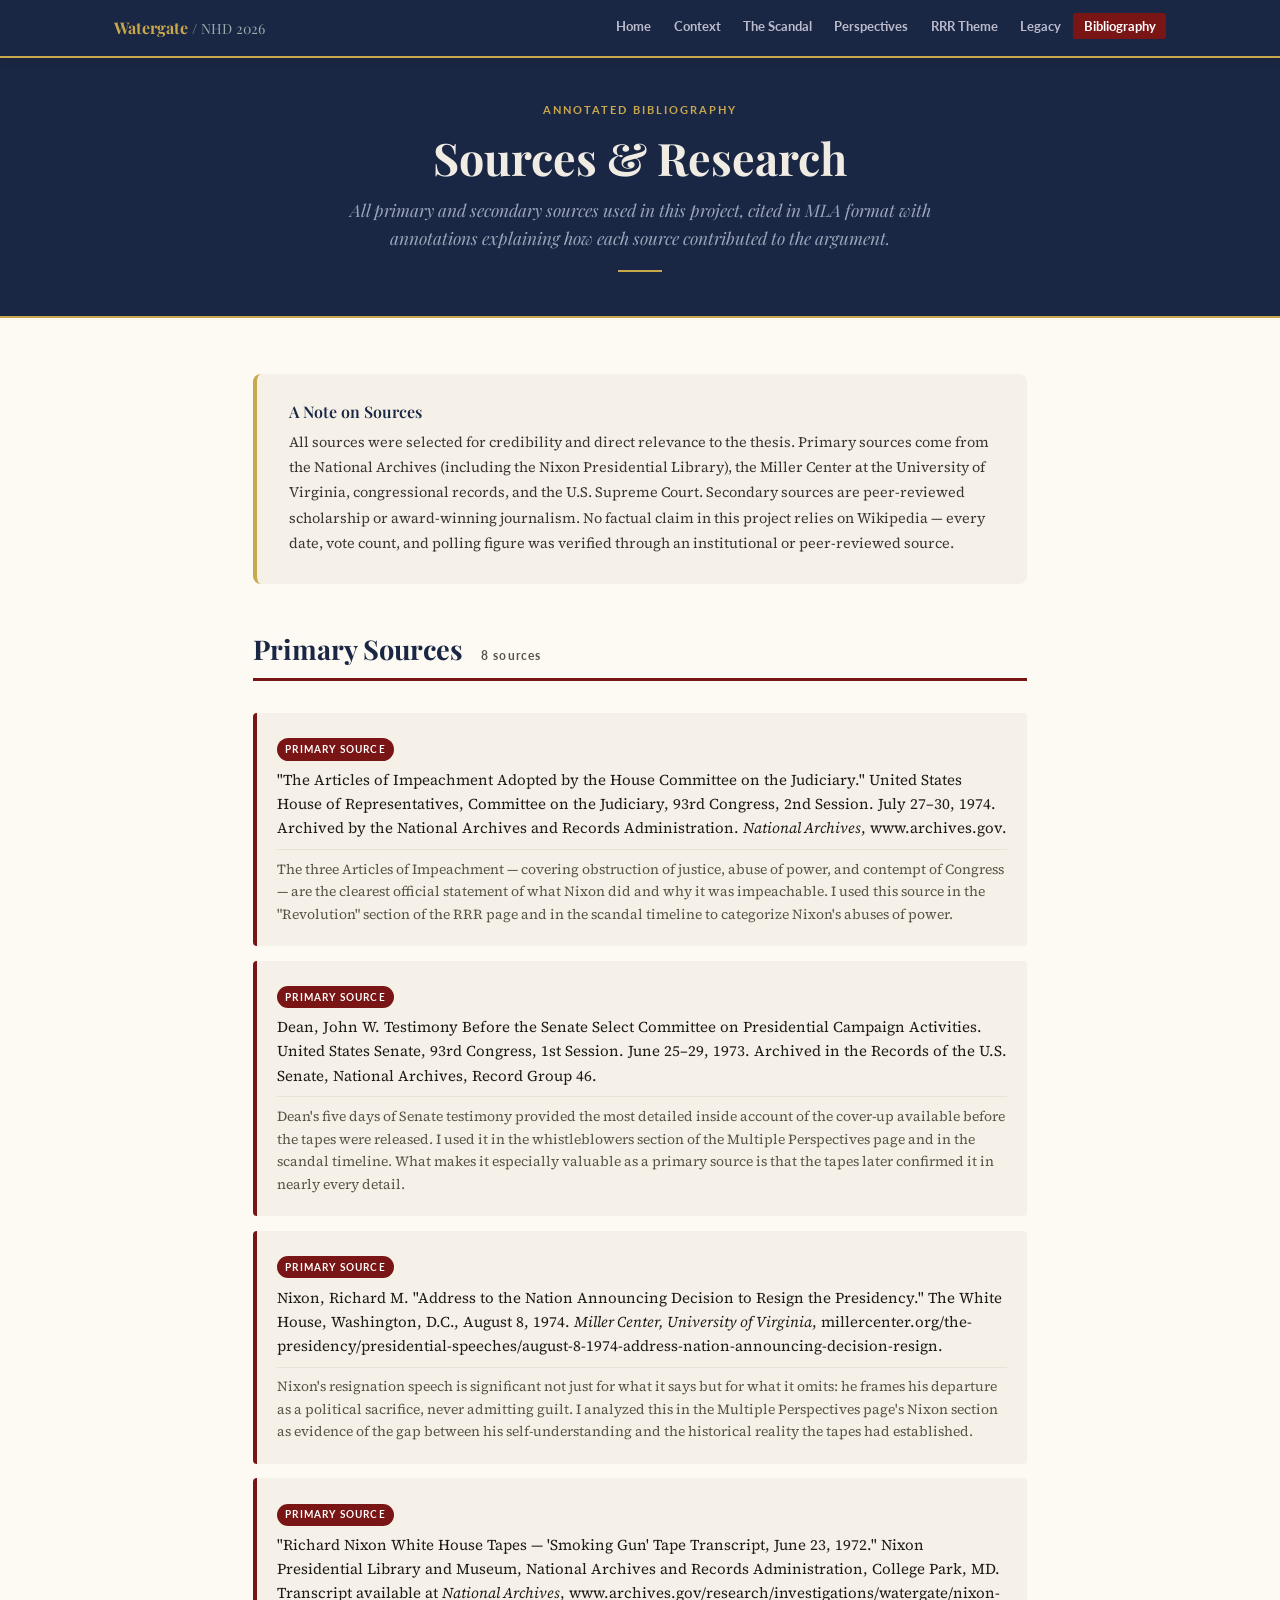
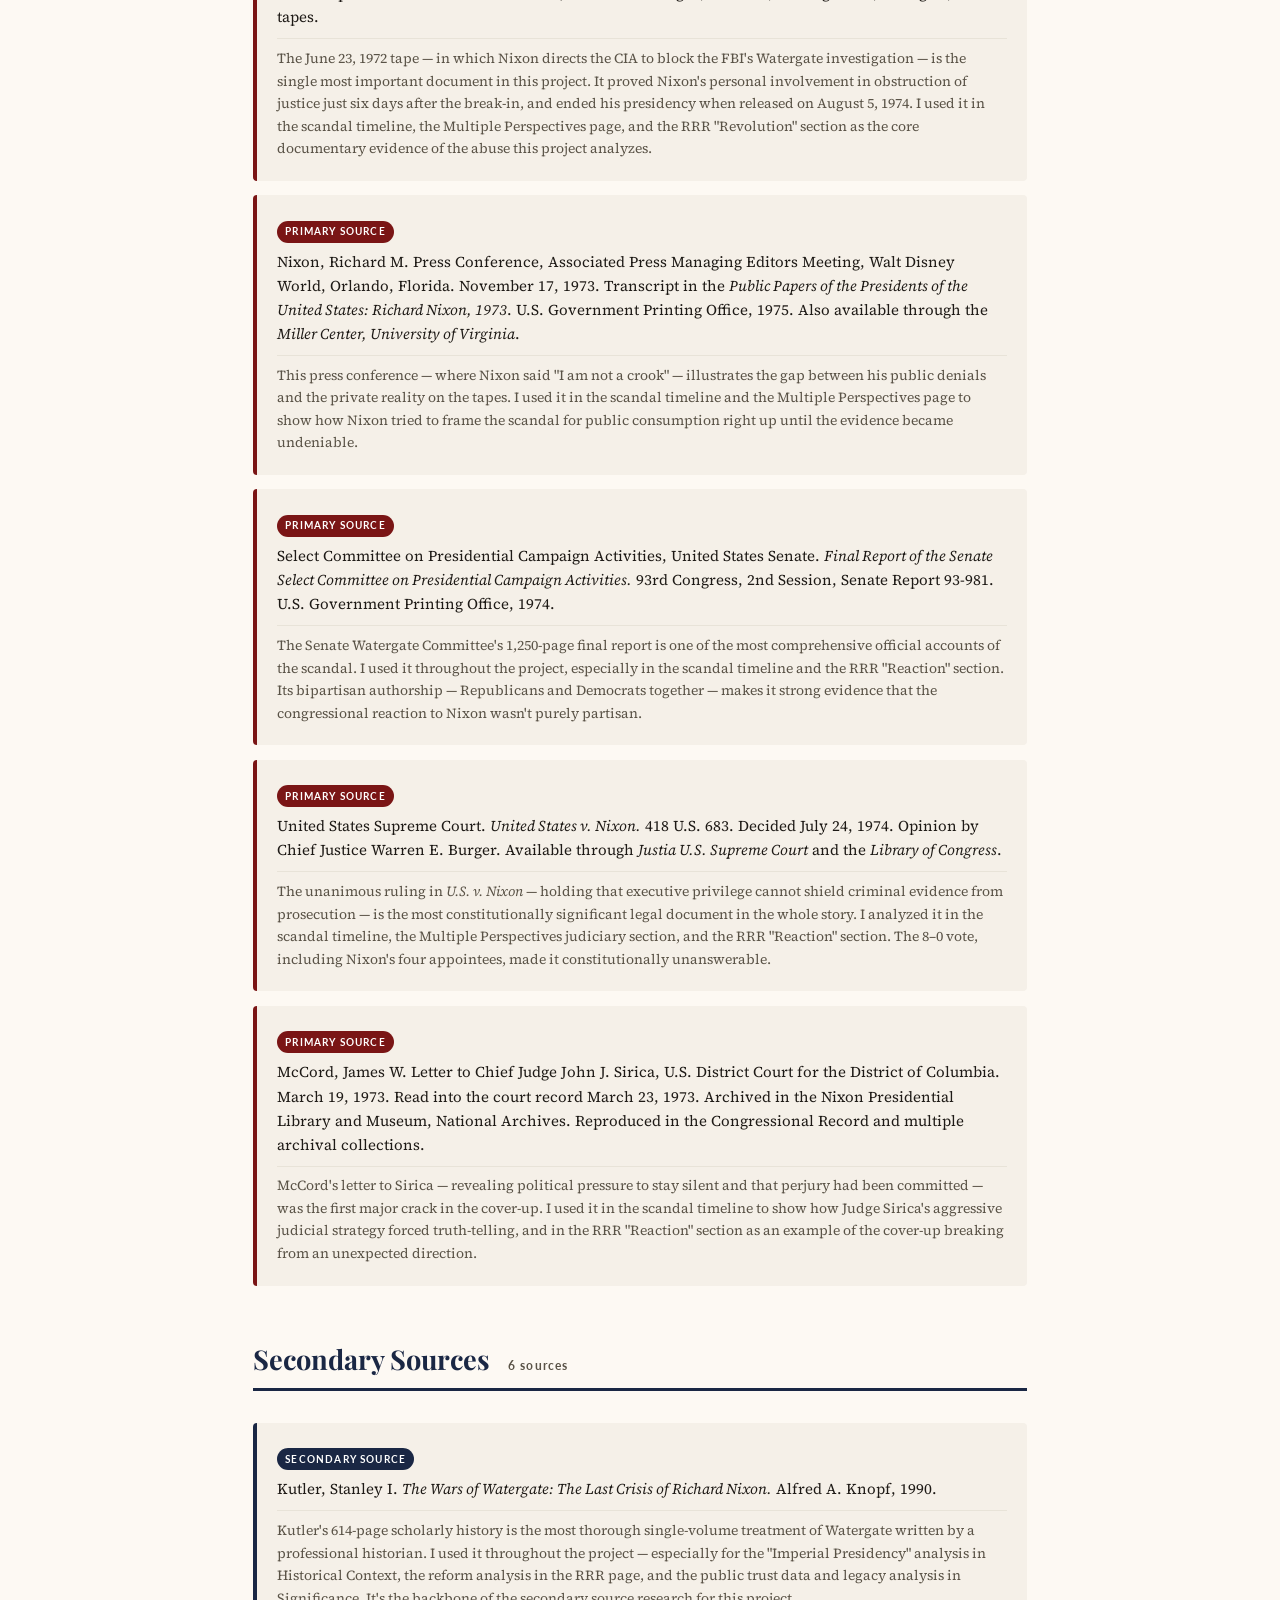
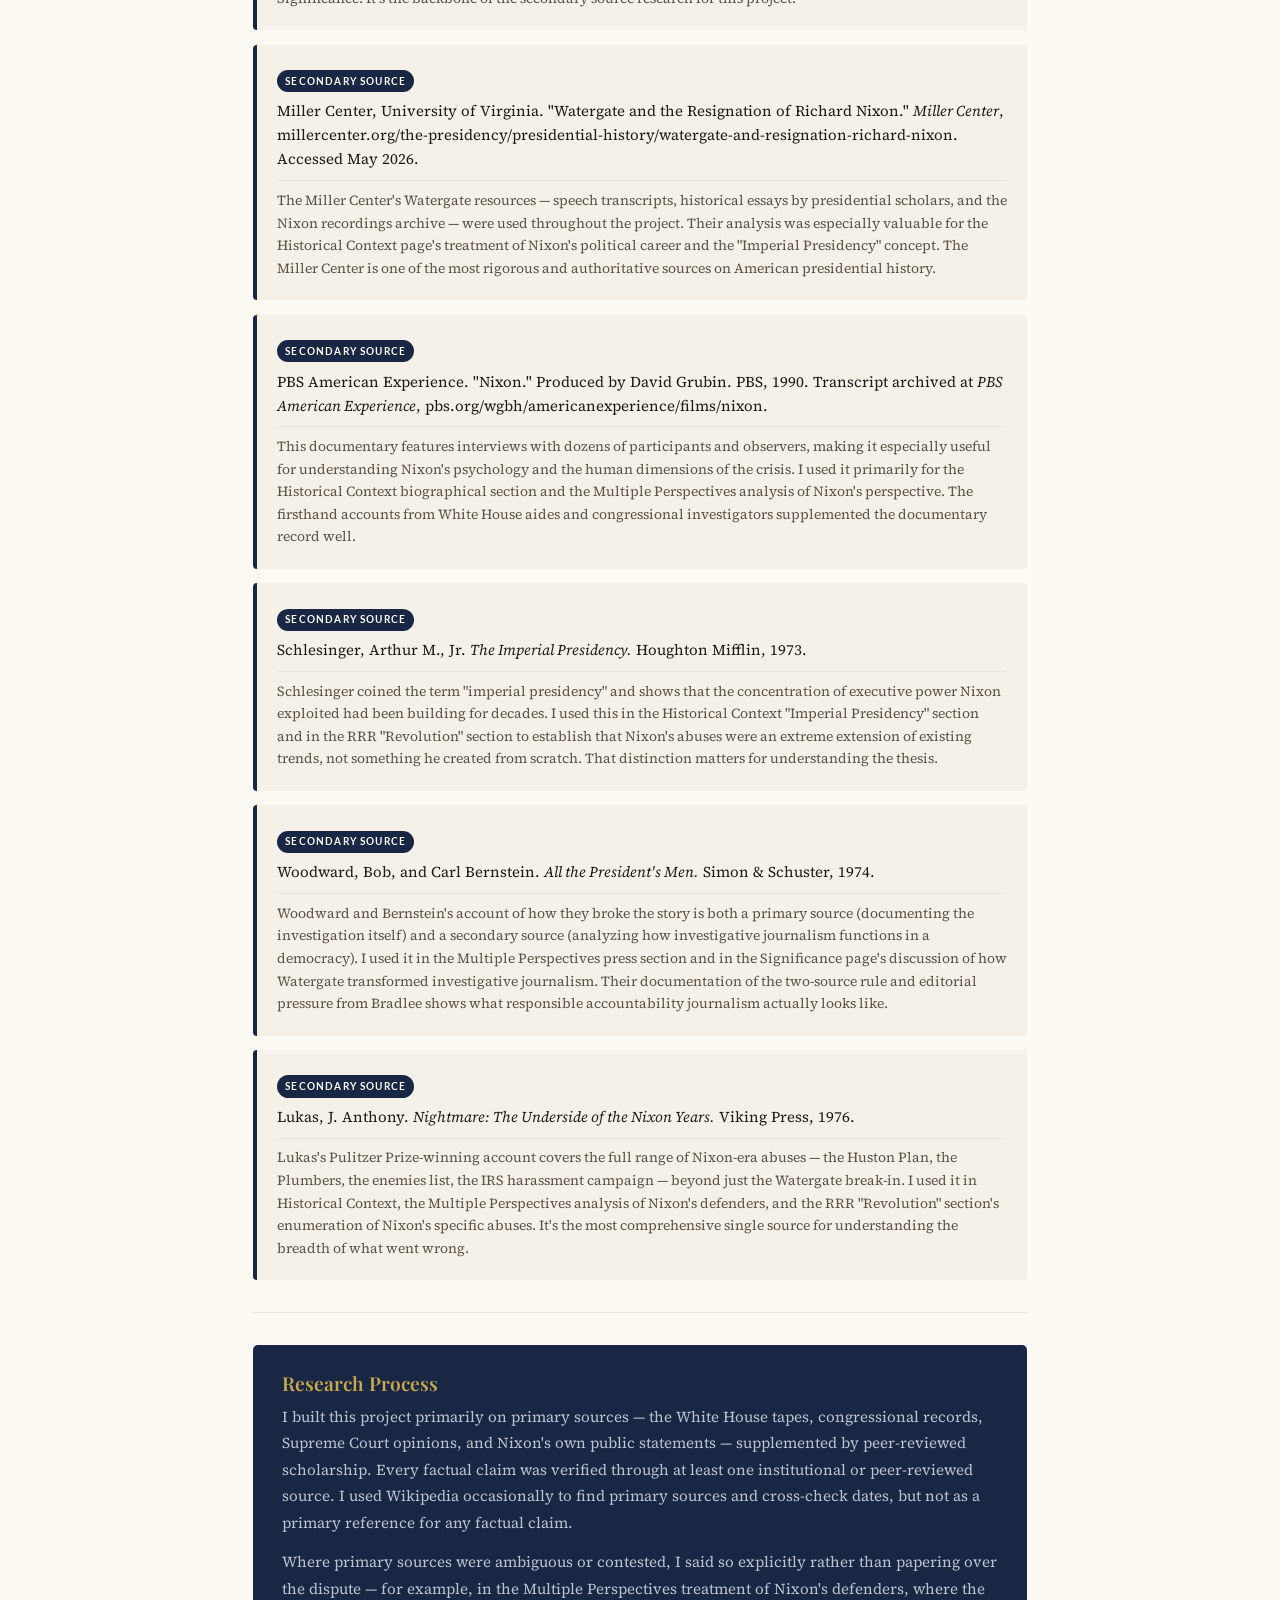
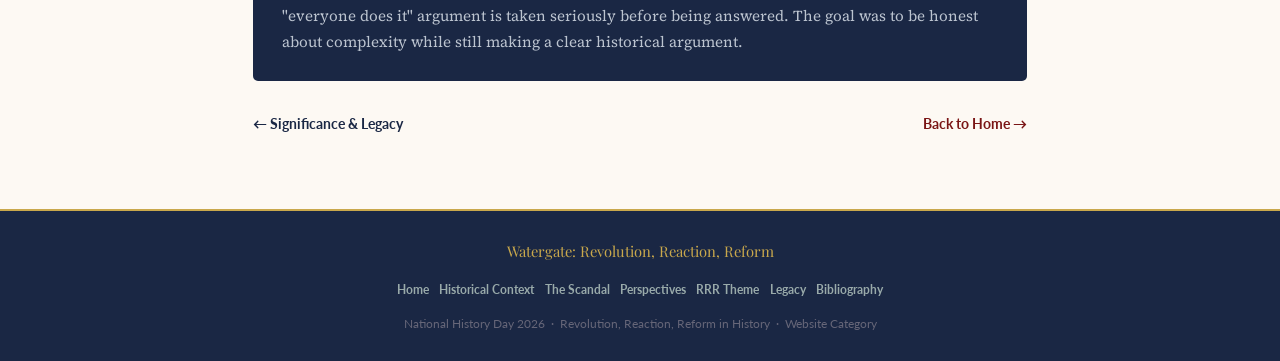
==== commit cbe21912: "Redesign site for student voice, simplified visuals, no emojis - Rewrote all 7 HTML pages in 11th-gr" ====
--- a/annotated-bibliography.html
+++ b/annotated-bibliography.html
@@ -4,7 +4,7 @@
   <meta charset="UTF-8" />
   <meta name="viewport" content="width=device-width, initial-scale=1.0" />
   <title>Annotated Bibliography — Watergate: Revolution, Reaction, Reform</title>
-  <link rel="stylesheet" href="css/styles.css" />
+  <link rel="stylesheet" href="styles.css" />
   <style>
     .bib-intro {
       background: var(--cream);
@@ -61,7 +61,7 @@
   <div class="eyebrow">Annotated Bibliography</div>
   <h1>Sources &amp; Research</h1>
   <p class="page-intro">
-    All primary and secondary sources used in this project, cited in MLA format with annotations explaining how each source was used and what it contributed to the argument.
+    All primary and secondary sources used in this project, cited in MLA format with annotations explaining how each source contributed to the argument.
   </p>
   <div class="page-hero-divider"></div>
 </header>
@@ -70,190 +70,173 @@
   <div class="page-content narrow">
 
     <div class="bib-intro">
-      <h3>A Note on Sources and Historical Accuracy</h3>
+      <h3>A Note on Sources</h3>
       <p>
-        All sources in this bibliography were selected for credibility, scholarly rigor, and direct relevance to the project's thesis. Primary sources were drawn from the National Archives (including the Nixon Presidential Library), the Miller Center at the University of Virginia, official congressional records, and the U.S. Supreme Court. Secondary sources were drawn from peer-reviewed scholarship and award-winning journalism. Wikipedia was not used as a primary reference for any factual claim in this project; all facts were verified through institutional or peer-reviewed sources.
+        All sources were selected for credibility and direct relevance to the thesis. Primary sources come from the National Archives (including the Nixon Presidential Library), the Miller Center at the University of Virginia, congressional records, and the U.S. Supreme Court. Secondary sources are peer-reviewed scholarship or award-winning journalism. No factual claim in this project relies on Wikipedia — every date, vote count, and polling figure was verified through an institutional or peer-reviewed source.
       </p>
     </div>
 
-    <!-- ═══════════════ PRIMARY SOURCES ═══════════════ -->
+    <!-- PRIMARY SOURCES -->
     <div class="bib-section">
       <h2 class="bib-section-title primary-color">Primary Sources <span class="bib-count">8 sources</span></h2>
 
-      <!-- 1 -->
       <div class="bib-entry primary">
         <div class="bib-type">Primary Source</div>
         <p class="bib-citation">
           "The Articles of Impeachment Adopted by the House Committee on the Judiciary." United States House of Representatives, Committee on the Judiciary, 93rd Congress, 2nd Session. July 27–30, 1974. Archived by the National Archives and Records Administration. <em>National Archives</em>, www.archives.gov.
         </p>
         <p class="bib-annotation">
-          The three Articles of Impeachment adopted by the House Judiciary Committee — covering obstruction of justice, abuse of power, and contempt of Congress — served as the clearest official statement of what Nixon's administration had done wrong and why it constituted an impeachable offense. This source was essential for the "Revolution" section of the RRR page and for the scandal timeline, where each article is analyzed as a category of the revolutionary abuse of power Nixon had committed.
-        </p>
-      </div>
-
-      <!-- 2 -->
+          The three Articles of Impeachment — covering obstruction of justice, abuse of power, and contempt of Congress — are the clearest official statement of what Nixon did and why it was impeachable. I used this source in the "Revolution" section of the RRR page and in the scandal timeline to categorize Nixon's abuses of power.
+        </p>
+      </div>
+
       <div class="bib-entry primary">
         <div class="bib-type">Primary Source</div>
         <p class="bib-citation">
           Dean, John W. Testimony Before the Senate Select Committee on Presidential Campaign Activities. United States Senate, 93rd Congress, 1st Session. June 25–29, 1973. Archived in the Records of the U.S. Senate, National Archives, Record Group 46.
         </p>
         <p class="bib-annotation">
-          John Dean's five days of Senate testimony in June 1973 — delivered from a 245-page prepared statement — provided the most detailed inside account of the Watergate cover-up available to the public before the tapes were released. His testimony was used extensively in the Multiple Perspectives page (in the whistleblowers section) and in the scandal timeline, where the "cancer on the presidency" conversation is analyzed. Dean's testimony is invaluable precisely because it was later confirmed in virtually every detail by the tapes themselves, establishing its reliability as a primary source.
-        </p>
-      </div>
-
-      <!-- 3 -->
+          Dean's five days of Senate testimony provided the most detailed inside account of the cover-up available before the tapes were released. I used it in the whistleblowers section of the Multiple Perspectives page and in the scandal timeline. What makes it especially valuable as a primary source is that the tapes later confirmed it in nearly every detail.
+        </p>
+      </div>
+
       <div class="bib-entry primary">
         <div class="bib-type">Primary Source</div>
         <p class="bib-citation">
           Nixon, Richard M. "Address to the Nation Announcing Decision to Resign the Presidency." The White House, Washington, D.C., August 8, 1974. <em>Miller Center, University of Virginia</em>, millercenter.org/the-presidency/presidential-speeches/august-8-1974-address-nation-announcing-decision-resign.
         </p>
         <p class="bib-annotation">
-          Nixon's resignation address — the only presidential resignation speech in American history — is one of the central primary sources for this project. The speech was analyzed both for what it said and for what it deliberately omitted: Nixon frames his resignation as a political calculation, never admitting guilt or wrongdoing. This evasiveness was discussed in the Multiple Perspectives page (Nixon's perspective) and used to illuminate the gap between Nixon's self-understanding and the historical reality of his conduct. The Miller Center's archived transcript and audio recording were used.
-        </p>
-      </div>
-
-      <!-- 4 -->
+          Nixon's resignation speech is significant not just for what it says but for what it omits: he frames his departure as a political sacrifice, never admitting guilt. I analyzed this in the Multiple Perspectives page's Nixon section as evidence of the gap between his self-understanding and the historical reality the tapes had established.
+        </p>
+      </div>
+
       <div class="bib-entry primary">
         <div class="bib-type">Primary Source</div>
         <p class="bib-citation">
           "Richard Nixon White House Tapes — 'Smoking Gun' Tape Transcript, June 23, 1972." Nixon Presidential Library and Museum, National Archives and Records Administration, College Park, MD. Transcript available at <em>National Archives</em>, www.archives.gov/research/investigations/watergate/nixon-tapes.
         </p>
         <p class="bib-annotation">
-          The June 23, 1972, White House tape recording — in which Nixon instructs Chief of Staff H.R. Haldeman to have the CIA tell the FBI to halt its Watergate investigation — is the single most important primary source in this project. It is the "smoking gun" that proved Nixon's personal involvement in obstruction of justice within six days of the break-in and ended his presidency when it was finally released on August 5, 1974. This transcript was used in the scandal timeline (June 23, 1972 entry), the Multiple Perspectives page (Nixon's perspective section), and the RRR theme page's "Revolution" section as the definitive documentary evidence of the revolutionary abuse of power this project analyzes.
-        </p>
-      </div>
-
-      <!-- 5 -->
+          The June 23, 1972 tape — in which Nixon directs the CIA to block the FBI's Watergate investigation — is the single most important document in this project. It proved Nixon's personal involvement in obstruction of justice just six days after the break-in, and ended his presidency when released on August 5, 1974. I used it in the scandal timeline, the Multiple Perspectives page, and the RRR "Revolution" section as the core documentary evidence of the abuse this project analyzes.
+        </p>
+      </div>
+
       <div class="bib-entry primary">
         <div class="bib-type">Primary Source</div>
         <p class="bib-citation">
           Nixon, Richard M. Press Conference, Associated Press Managing Editors Meeting, Walt Disney World, Orlando, Florida. November 17, 1973. Transcript in the <em>Public Papers of the Presidents of the United States: Richard Nixon, 1973</em>. U.S. Government Printing Office, 1975. Also available through the <em>Miller Center, University of Virginia</em>.
         </p>
         <p class="bib-annotation">
-          Nixon's November 17, 1973, press conference — at which he delivered the famous "I am not a crook" statement — was used in the scandal timeline as a marker of Nixon's declining public credibility and his continued strategy of public denial in the face of mounting evidence. The press conference illustrates the gap between Nixon's public insistence on innocence and the private reality documented in the White House tapes, and was used in the Multiple Perspectives page to illustrate how Nixon and his administration framed the scandal for public consumption.
-        </p>
-      </div>
-
-      <!-- 6 -->
+          This press conference — where Nixon said "I am not a crook" — illustrates the gap between his public denials and the private reality on the tapes. I used it in the scandal timeline and the Multiple Perspectives page to show how Nixon tried to frame the scandal for public consumption right up until the evidence became undeniable.
+        </p>
+      </div>
+
       <div class="bib-entry primary">
         <div class="bib-type">Primary Source</div>
         <p class="bib-citation">
           Select Committee on Presidential Campaign Activities, United States Senate. <em>Final Report of the Senate Select Committee on Presidential Campaign Activities.</em> 93rd Congress, 2nd Session, Senate Report 93-981. U.S. Government Printing Office, 1974.
         </p>
         <p class="bib-annotation">
-          The Senate Watergate Committee's 1,250-page final report is one of the most comprehensive official accounts of the Watergate scandal ever compiled. It was used throughout this project, particularly in the scandal timeline and the RRR theme page's "Reaction" section, where the committee's role in exposing the cover-up is analyzed. The report's bipartisan character — written by a committee that included both Republican and Democratic members — makes it especially valuable as evidence that the congressional reaction to Nixon's abuses crossed party lines.
-        </p>
-      </div>
-
-      <!-- 7 -->
+          The Senate Watergate Committee's 1,250-page final report is one of the most comprehensive official accounts of the scandal. I used it throughout the project, especially in the scandal timeline and the RRR "Reaction" section. Its bipartisan authorship — Republicans and Democrats together — makes it strong evidence that the congressional reaction to Nixon wasn't purely partisan.
+        </p>
+      </div>
+
       <div class="bib-entry primary">
         <div class="bib-type">Primary Source</div>
         <p class="bib-citation">
           United States Supreme Court. <em>United States v. Nixon.</em> 418 U.S. 683. Decided July 24, 1974. Opinion by Chief Justice Warren E. Burger. Available through <em>Justia U.S. Supreme Court</em> and the <em>Library of Congress</em>.
         </p>
         <p class="bib-annotation">
-          The Supreme Court's unanimous ruling in <em>United States v. Nixon</em> — holding that the president must surrender the subpoenaed White House tapes and that executive privilege is not absolute — is the most constitutionally significant legal document in the Watergate story. It was used extensively in the scandal timeline (July 24, 1974 entry), the Multiple Perspectives page (judiciary section), the RRR theme page's "Reaction" section, and the Significance and Legacy page's discussion of precedents established by Watergate. The unanimity of the ruling — including Nixon's four appointees — was analyzed as itself a key historical fact.
-        </p>
-      </div>
-
-      <!-- 8 -->
+          The unanimous ruling in <em>U.S. v. Nixon</em> — holding that executive privilege cannot shield criminal evidence from prosecution — is the most constitutionally significant legal document in the whole story. I analyzed it in the scandal timeline, the Multiple Perspectives judiciary section, and the RRR "Reaction" section. The 8–0 vote, including Nixon's four appointees, made it constitutionally unanswerable.
+        </p>
+      </div>
+
       <div class="bib-entry primary">
         <div class="bib-type">Primary Source</div>
         <p class="bib-citation">
           McCord, James W. Letter to Chief Judge John J. Sirica, U.S. District Court for the District of Columbia. March 19, 1973. Read into the court record March 23, 1973. Archived in the Nixon Presidential Library and Museum, National Archives. Reproduced in the Congressional Record and multiple archival collections.
         </p>
         <p class="bib-annotation">
-          James McCord's letter to Judge Sirica — revealing that the Watergate defendants had been under political pressure to plead guilty and remain silent, that perjury had been committed, and that higher-level figures were involved — was the first crack in the cover-up and one of the most consequential documents of the entire crisis. It was used in the scandal timeline (January–March 1973 entry) to analyze how Judge Sirica's aggressive judicial strategy compelled truth-telling, and in the RRR page's "Reaction" section as an example of how the institutional reaction to Nixon's revolutionary abuse began from unexpected directions.
-        </p>
-      </div>
-
-    </div><!-- end primary -->
-
-    <!-- ═══════════════ SECONDARY SOURCES ═══════════════ -->
+          McCord's letter to Sirica — revealing political pressure to stay silent and that perjury had been committed — was the first major crack in the cover-up. I used it in the scandal timeline to show how Judge Sirica's aggressive judicial strategy forced truth-telling, and in the RRR "Reaction" section as an example of the cover-up breaking from an unexpected direction.
+        </p>
+      </div>
+
+    </div>
+
+    <!-- SECONDARY SOURCES -->
     <div class="bib-section" style="margin-top:3.5rem;">
       <h2 class="bib-section-title secondary-color">Secondary Sources <span class="bib-count">6 sources</span></h2>
 
-      <!-- 1 -->
       <div class="bib-entry secondary">
         <div class="bib-type">Secondary Source</div>
         <p class="bib-citation">
           Kutler, Stanley I. <em>The Wars of Watergate: The Last Crisis of Richard Nixon.</em> Alfred A. Knopf, 1990.
         </p>
         <p class="bib-annotation">
-          Kutler's 614-page scholarly history of Watergate is the most comprehensive single-volume treatment of the scandal written by a professional historian. Drawing on archival records, oral histories, and the full body of contemporaneous documentation, Kutler provides the structural analysis of how Watergate's cover-up functioned, why it ultimately failed, and what its long-term implications for American democracy were. This book was used throughout the project, particularly in the Historical Context page (for the "Imperial Presidency" analysis), the RRR theme page (for the "Reform" section's analysis of which reforms were successful and which were not), and the Significance and Legacy page (for the public trust data and legislative reform analysis).
-        </p>
-      </div>
-
-      <!-- 2 -->
+          Kutler's 614-page scholarly history is the most thorough single-volume treatment of Watergate written by a professional historian. I used it throughout the project — especially for the "Imperial Presidency" analysis in Historical Context, the reform analysis in the RRR page, and the public trust data and legacy analysis in Significance. It's the backbone of the secondary source research for this project.
+        </p>
+      </div>
+
       <div class="bib-entry secondary">
         <div class="bib-type">Secondary Source</div>
         <p class="bib-citation">
           Miller Center, University of Virginia. "Watergate and the Resignation of Richard Nixon." <em>Miller Center</em>, millercenter.org/the-presidency/presidential-history/watergate-and-resignation-richard-nixon. Accessed May 2026.
         </p>
         <p class="bib-annotation">
-          The Miller Center's Watergate resources — including presidential speech transcripts, historical essays by leading presidential scholars, and the complete archive of Nixon's presidential recordings — were used extensively throughout this project. The Center's scholarly analysis of the Nixon presidency was particularly valuable for the Historical Context page's treatment of Nixon's political career and the "Imperial Presidency" concept, and for the significance and legacy analysis. The Miller Center is one of the most rigorous and authoritative sources on American presidential history.
-        </p>
-      </div>
-
-      <!-- 3 -->
+          The Miller Center's Watergate resources — speech transcripts, historical essays by presidential scholars, and the Nixon recordings archive — were used throughout the project. Their analysis was especially valuable for the Historical Context page's treatment of Nixon's political career and the "Imperial Presidency" concept. The Miller Center is one of the most rigorous and authoritative sources on American presidential history.
+        </p>
+      </div>
+
       <div class="bib-entry secondary">
         <div class="bib-type">Secondary Source</div>
         <p class="bib-citation">
           PBS American Experience. "Nixon." Produced by David Grubin. PBS, 1990. Transcript archived at <em>PBS American Experience</em>, pbs.org/wgbh/americanexperience/films/nixon.
         </p>
         <p class="bib-annotation">
-          The PBS American Experience documentary on Nixon, produced by David Grubin and featuring interviews with dozens of participants and observers, provided essential context for understanding Nixon's personal psychology, political career, and the human dimensions of the Watergate crisis. It was particularly valuable for the Historical Context page's biographical section on Nixon and for the Multiple Perspectives page's analysis of Nixon's perspective. The documentary's interviews with former White House aides, congressional investigators, and journalists provided a range of firsthand accounts that supplemented the documentary record.
-        </p>
-      </div>
-
-      <!-- 4 -->
+          This documentary features interviews with dozens of participants and observers, making it especially useful for understanding Nixon's psychology and the human dimensions of the crisis. I used it primarily for the Historical Context biographical section and the Multiple Perspectives analysis of Nixon's perspective. The firsthand accounts from White House aides and congressional investigators supplemented the documentary record well.
+        </p>
+      </div>
+
       <div class="bib-entry secondary">
         <div class="bib-type">Secondary Source</div>
         <p class="bib-citation">
           Schlesinger, Arthur M., Jr. <em>The Imperial Presidency.</em> Houghton Mifflin, 1973.
         </p>
         <p class="bib-annotation">
-          Schlesinger's landmark 1973 analysis of the historical expansion of presidential power — coined the term "imperial presidency" — was essential for contextualizing Watergate's revolutionary character. The book demonstrates that Nixon's abuses were not entirely without historical precedent but represented an extreme extension of trends that had been building for decades. This work was used in the Historical Context page's "Imperial Presidency" section and in the RRR theme page's "Revolution" section, where the distinction between Nixon's incremental escalation and the genuinely unprecedented nature of the cover-up is analyzed.
-        </p>
-      </div>
-
-      <!-- 5 -->
+          Schlesinger coined the term "imperial presidency" and shows that the concentration of executive power Nixon exploited had been building for decades. I used this in the Historical Context "Imperial Presidency" section and in the RRR "Revolution" section to establish that Nixon's abuses were an extreme extension of existing trends, not something he created from scratch. That distinction matters for understanding the thesis.
+        </p>
+      </div>
+
       <div class="bib-entry secondary">
         <div class="bib-type">Secondary Source</div>
         <p class="bib-citation">
           Woodward, Bob, and Carl Bernstein. <em>All the President's Men.</em> Simon &amp; Schuster, 1974.
         </p>
         <p class="bib-annotation">
-          Woodward and Bernstein's account of how they investigated and broke the Watergate story at the <em>Washington Post</em> is simultaneously a primary source (as a document of the investigation's methodology) and a secondary source (as an account of how investigative journalism functions in a democracy). It was used in the Multiple Perspectives page's press section, where the reporters' investigative approach and the institutional pressures they faced are analyzed, and in the Significance and Legacy page's discussion of how Watergate transformed investigative journalism. Their documentation of the verification process — the two-source rule, the role of "Deep Throat," the editorial pressure from Bradlee and Graham — illustrates the responsible journalism practices that gave the reporting its credibility.
-        </p>
-      </div>
-
-      <!-- 6 -->
+          Woodward and Bernstein's account of how they broke the story is both a primary source (documenting the investigation itself) and a secondary source (analyzing how investigative journalism functions in a democracy). I used it in the Multiple Perspectives press section and in the Significance page's discussion of how Watergate transformed investigative journalism. Their documentation of the two-source rule and editorial pressure from Bradlee shows what responsible accountability journalism actually looks like.
+        </p>
+      </div>
+
       <div class="bib-entry secondary">
         <div class="bib-type">Secondary Source</div>
         <p class="bib-citation">
           Lukas, J. Anthony. <em>Nightmare: The Underside of the Nixon Years.</em> Viking Press, 1976.
         </p>
         <p class="bib-annotation">
-          Lukas's Pulitzer Prize-winning account of the Nixon years provides a comprehensive analysis of the full range of abuses that characterized the Nixon administration — not just the Watergate break-in and cover-up, but the Huston Plan, the Plumbers unit, the enemies list, the IRS harassment campaign, and the covert operations that formed the broader context of the constitutional crisis. This book was used in the Historical Context page (for the Nixon political career section), the Multiple Perspectives page (for the analysis of Nixon's defenders and the "everyone does it" argument), and the RRR theme page's "Revolution" section, where the enumeration of Nixon's specific abuses draws on Lukas's comprehensive documentation.
-        </p>
-      </div>
-
-    </div><!-- end secondary -->
+          Lukas's Pulitzer Prize-winning account covers the full range of Nixon-era abuses — the Huston Plan, the Plumbers, the enemies list, the IRS harassment campaign — beyond just the Watergate break-in. I used it in Historical Context, the Multiple Perspectives analysis of Nixon's defenders, and the RRR "Revolution" section's enumeration of Nixon's specific abuses. It's the most comprehensive single source for understanding the breadth of what went wrong.
+        </p>
+      </div>
+
+    </div>
 
     <hr class="divider">
 
     <div class="analysis-box fade-in">
-      <h3>Research Process &amp; Methodological Note</h3>
+      <h3>Research Process</h3>
       <p>
-        This project was built primarily on primary source research — the White House tapes, congressional records, Supreme Court opinions, and Nixon's own public statements — supplemented by peer-reviewed secondary scholarship. Every factual claim was verified through at least one institutional or peer-reviewed source. Where primary sources were ambiguous or subject to multiple interpretations, those interpretive disputes are noted in the text (for example, in the Multiple Perspectives page's treatment of Nixon's defenders, where the "everyone does it" argument is engaged on its own terms before being answered).
+        I built this project primarily on primary sources — the White House tapes, congressional records, Supreme Court opinions, and Nixon's own public statements — supplemented by peer-reviewed scholarship. Every factual claim was verified through at least one institutional or peer-reviewed source. I used Wikipedia occasionally to find primary sources and cross-check dates, but not as a primary reference for any factual claim.
       </p>
       <p>
-        I deliberately chose not to rely on Wikipedia as a primary factual source, though I used it occasionally to identify primary sources and cross-check dates. Every date, name, vote count, polling figure, and legislative detail in this project was verified through institutional sources: the National Archives, the Miller Center, the Library of Congress, or Gallup's published polling data as cited in peer-reviewed scholarship.
-      </p>
-      <p>
-        The central interpretive argument of this project — that Watergate was a revolutionary abuse of executive power that provoked a national reaction and drove sweeping reforms — reflects the consensus of professional historians as documented in the secondary sources cited here, particularly Kutler's <em>The Wars of Watergate</em> and Schlesinger's <em>The Imperial Presidency</em>. Where my interpretation departs from or extends that consensus (particularly in the analysis of what the reforms did and did not fix, and in the treatment of Nixon's defenders), I have said so explicitly and explained my reasoning.
+        Where primary sources were ambiguous or contested, I said so explicitly rather than papering over the dispute — for example, in the Multiple Perspectives treatment of Nixon's defenders, where the "everyone does it" argument is taken seriously before being answered. The goal was to be honest about complexity while still making a clear historical argument.
       </p>
     </div>
 
@@ -281,6 +264,6 @@
   </div>
 </footer>
 
-<script src="js/main.js"></script>
+<script src="main.js"></script>
 </body>
 </html>
--- a/styles.css
+++ b/styles.css
@@ -0,0 +1,569 @@
+/* ============================================================
+   WATERGATE: REVOLUTION, REACTION, REFORM
+   NHD 2026 — Stylesheet
+   ============================================================ */
+
+@import url('https://fonts.googleapis.com/css2?family=Playfair+Display:ital,wght@0,400;0,600;0,700;0,900;1,400&family=Lato:wght@300;400;700&family=Source+Serif+4:ital,wght@0,300;0,400;0,600;1,300;1,400&display=swap');
+
+/* ── RESET ── */
+*, *::before, *::after { box-sizing: border-box; margin: 0; padding: 0; }
+
+:root {
+  --navy:       #1a2744;
+  --burgundy:   #7a1515;
+  --dark-red:   #5c0f0f;
+  --cream:      #f5f0e8;
+  --warm-white: #fdf9f3;
+  --light-gray: #e8e3d8;
+  --mid-gray:   #5a5347;
+  --gold:       #c9a84c;
+  --text-dark:  #1e1a16;
+  --text-med:   #3a3530;
+
+  --font-display: 'Playfair Display', Georgia, serif;
+  --font-body:    'Source Serif 4', Georgia, serif;
+  --font-ui:      'Lato', 'Helvetica Neue', sans-serif;
+
+  --shadow: 0 2px 10px rgba(0,0,0,0.10);
+  --trans:  0.2s ease;
+}
+
+html { scroll-behavior: smooth; }
+
+body {
+  font-family: var(--font-body);
+  background: var(--warm-white);
+  color: var(--text-dark);
+  line-height: 1.75;
+  font-size: 16px;
+}
+
+/* ── TYPOGRAPHY ── */
+h1, h2, h3, h4 { font-family: var(--font-display); color: var(--navy); line-height: 1.25; }
+h1 { font-size: clamp(1.8rem, 4vw, 2.8rem); font-weight: 700; }
+h2 { font-size: clamp(1.3rem, 2.6vw, 1.85rem); font-weight: 700; margin-bottom: 0.6rem; }
+h3 { font-size: 1.2rem; font-weight: 600; margin-bottom: 0.5rem; }
+h4 { font-size: 1.02rem; font-weight: 600; }
+p  { margin-bottom: 1.1rem; font-size: 1.02rem; color: var(--text-med); }
+p:last-child { margin-bottom: 0; }
+a  { color: var(--burgundy); text-decoration: none; }
+a:hover { text-decoration: underline; }
+ul, ol { padding-left: 1.4rem; margin-bottom: 1.1rem; }
+li { margin-bottom: 0.35rem; color: var(--text-med); font-size: 1.02rem; }
+strong { color: var(--text-dark); }
+em { font-style: italic; }
+
+/* ── NAVIGATION ── */
+.site-nav {
+  position: fixed;
+  top: 0; left: 0; right: 0;
+  z-index: 1000;
+  background: var(--navy);
+  border-bottom: 2px solid var(--gold);
+  box-shadow: var(--shadow);
+}
+.nav-inner {
+  max-width: 1100px;
+  margin: 0 auto;
+  padding: 0 1.5rem;
+  display: flex;
+  align-items: center;
+  justify-content: space-between;
+  height: 56px;
+}
+.nav-logo {
+  font-family: var(--font-display);
+  font-size: 1rem;
+  font-weight: 700;
+  color: var(--gold) !important;
+  text-decoration: none !important;
+  white-space: nowrap;
+  flex-shrink: 0;
+}
+.nav-logo span { color: #9aa; font-weight: 400; font-size: 0.88rem; }
+
+.nav-links {
+  list-style: none;
+  padding: 0; margin: 0;
+  display: flex;
+  align-items: center;
+  gap: 0.1rem;
+}
+.nav-links a {
+  font-family: var(--font-ui);
+  font-size: 0.82rem;
+  font-weight: 700;
+  color: #bbc !important;
+  padding: 0.3rem 0.65rem;
+  border-radius: 3px;
+  text-decoration: none !important;
+  transition: background var(--trans), color var(--trans);
+}
+.nav-links a:hover,
+.nav-links a.active { background: var(--burgundy); color: #fff !important; }
+
+.nav-hamburger {
+  display: none;
+  flex-direction: column;
+  gap: 5px;
+  background: none;
+  border: none;
+  cursor: pointer;
+  padding: 6px;
+}
+.nav-hamburger span { display: block; width: 24px; height: 2px; background: #bbc; border-radius: 2px; }
+
+/* ── HERO (homepage) ── */
+.hero {
+  background: var(--navy);
+  padding: 90px 2rem 3.5rem;
+  text-align: center;
+  border-bottom: 3px solid var(--gold);
+}
+.hero-eyebrow {
+  font-family: var(--font-ui);
+  font-size: 0.76rem;
+  font-weight: 700;
+  letter-spacing: 0.12em;
+  text-transform: uppercase;
+  color: var(--gold);
+  margin-bottom: 1rem;
+}
+.hero h1 {
+  color: #f0ece3;
+  font-size: clamp(1.9rem, 4.5vw, 3rem);
+  font-weight: 900;
+  margin-bottom: 0.5rem;
+}
+.hero-subtitle {
+  font-family: var(--font-display);
+  font-style: italic;
+  font-size: clamp(0.95rem, 1.8vw, 1.15rem);
+  color: #9aa5bb;
+  margin-bottom: 2rem;
+}
+.hero-divider { width: 50px; height: 2px; background: var(--gold); margin: 0 auto 1.75rem; }
+
+.hero-thesis-box {
+  background: rgba(255,255,255,0.06);
+  border: 1px solid rgba(201,168,76,0.3);
+  border-left: 4px solid var(--gold);
+  border-radius: 3px;
+  padding: 1.25rem 1.6rem;
+  max-width: 780px;
+  margin: 0 auto 2.5rem;
+}
+.hero-thesis-box .thesis-label {
+  font-family: var(--font-ui);
+  font-size: 0.66rem;
+  font-weight: 700;
+  letter-spacing: 0.18em;
+  text-transform: uppercase;
+  color: var(--gold);
+  margin-bottom: 0.5rem;
+}
+.hero-thesis-box p {
+  font-family: var(--font-display);
+  font-style: italic;
+  color: #ddd6c8;
+  font-size: 1.02rem;
+  line-height: 1.68;
+  margin: 0;
+}
+
+.hero-nav-cards {
+  display: grid;
+  grid-template-columns: repeat(auto-fit, minmax(145px, 1fr));
+  gap: 0.65rem;
+  max-width: 880px;
+  width: 100%;
+  margin: 0 auto;
+}
+.hero-nav-card {
+  background: rgba(255,255,255,0.05);
+  border: 1px solid rgba(255,255,255,0.1);
+  border-radius: 4px;
+  padding: 0.9rem 0.7rem;
+  color: #bbc !important;
+  text-decoration: none !important;
+  font-family: var(--font-ui);
+  font-size: 0.77rem;
+  font-weight: 700;
+  transition: background var(--trans), border-color var(--trans), color var(--trans);
+  text-align: center;
+  display: block;
+}
+.hero-nav-card:hover {
+  background: rgba(201,168,76,0.1);
+  border-color: var(--gold);
+  color: #ddd0a0 !important;
+  text-decoration: none !important;
+}
+
+/* ── PAGE HERO (inner pages) ── */
+.page-hero {
+  background: var(--navy);
+  padding: 100px 2rem 44px;
+  text-align: center;
+  border-bottom: 2px solid var(--gold);
+}
+.page-hero .eyebrow {
+  font-family: var(--font-ui);
+  font-size: 0.7rem;
+  font-weight: 700;
+  letter-spacing: 0.18em;
+  text-transform: uppercase;
+  color: var(--gold);
+  margin-bottom: 0.65rem;
+}
+.page-hero h1 { color: #f0ece3; margin-bottom: 0.65rem; }
+.page-hero .page-intro {
+  font-family: var(--font-display);
+  font-style: italic;
+  font-size: clamp(0.92rem, 1.7vw, 1.08rem);
+  color: #9aa5bb;
+  max-width: 660px;
+  margin: 0 auto;
+  line-height: 1.62;
+}
+.page-hero-divider { width: 44px; height: 2px; background: var(--gold); margin: 1.1rem auto 0; }
+
+/* ── LAYOUT ── */
+.page-content { max-width: 1060px; margin: 0 auto; padding: 3.5rem 1.75rem 4.5rem; }
+.page-content.narrow { max-width: 830px; }
+.two-col   { display: grid; grid-template-columns: 1fr 1fr; gap: 2.5rem; align-items: start; }
+.three-col { display: grid; grid-template-columns: repeat(3, 1fr); gap: 1.6rem; }
+
+/* ── THESIS BANNER ── */
+.thesis-banner {
+  background: var(--navy);
+  border-left: 4px solid var(--gold);
+  padding: 1.1rem 1.6rem;
+  margin: 2rem 0;
+  border-radius: 0 3px 3px 0;
+}
+.thesis-banner .tb-label {
+  font-family: var(--font-ui);
+  font-size: 0.65rem;
+  font-weight: 700;
+  letter-spacing: 0.18em;
+  text-transform: uppercase;
+  color: var(--gold);
+  margin-bottom: 0.35rem;
+}
+.thesis-banner p { font-family: var(--font-display); font-style: italic; color: #ddd6c8; font-size: 0.97rem; margin: 0; line-height: 1.65; }
+
+/* ── SECTION HEADERS ── */
+.section-header { margin-bottom: 1.75rem; padding-bottom: 0.65rem; border-bottom: 1px solid var(--light-gray); }
+.section-header .section-label {
+  font-family: var(--font-ui);
+  font-size: 0.67rem;
+  font-weight: 700;
+  letter-spacing: 0.18em;
+  text-transform: uppercase;
+  color: var(--burgundy);
+  margin-bottom: 0.35rem;
+}
+.section-header h2 { margin-bottom: 0; }
+
+.theme-badge {
+  display: inline-block;
+  font-family: var(--font-ui);
+  font-size: 0.64rem;
+  font-weight: 700;
+  letter-spacing: 0.1em;
+  text-transform: uppercase;
+  padding: 0.22rem 0.6rem;
+  border-radius: 20px;
+  margin-bottom: 0.7rem;
+}
+.badge-revolution { background: var(--burgundy); color: #fff; }
+.badge-reaction   { background: var(--navy); color: #fff; }
+.badge-reform     { background: #1a5c1a; color: #fff; }
+
+/* ── CARDS ── */
+.info-card {
+  background: var(--cream);
+  border: 1px solid var(--light-gray);
+  border-radius: 4px;
+  padding: 1.25rem;
+  margin-bottom: 1.5rem;
+}
+.info-card h3 {
+  font-size: 1rem;
+  color: var(--navy);
+  margin-bottom: 0.5rem;
+  padding-bottom: 0.4rem;
+  border-bottom: 1px solid var(--light-gray);
+}
+
+/* ── PULLQUOTES ── */
+.pullquote {
+  border-left: 3px solid var(--gold);
+  padding: 0.9rem 1.4rem;
+  background: var(--cream);
+  margin: 1.6rem 0;
+  border-radius: 0 3px 3px 0;
+}
+.pullquote blockquote {
+  font-family: var(--font-display);
+  font-style: italic;
+  font-size: clamp(0.98rem, 1.7vw, 1.1rem);
+  color: var(--navy);
+  line-height: 1.58;
+  margin-bottom: 0.45rem;
+}
+.pullquote cite { font-family: var(--font-ui); font-size: 0.76rem; font-weight: 700; color: var(--mid-gray); font-style: normal; }
+.pullquote cite::before { content: '— '; }
+
+/* ── IMAGE PLACEHOLDERS ── */
+.img-block { margin: 1.6rem 0; }
+.img-placeholder {
+  width: 100%;
+  background: var(--light-gray);
+  border: 1px solid #cec8bc;
+  border-radius: 4px;
+  display: flex;
+  align-items: center;
+  justify-content: center;
+  padding: 1.35rem 1.1rem;
+  min-height: 175px;
+}
+.img-placeholder.tall  { min-height: 250px; }
+.img-placeholder.short { min-height: 120px; }
+.img-placeholder .img-label {
+  font-family: var(--font-ui);
+  font-size: 0.77rem;
+  color: var(--mid-gray);
+  text-align: center;
+  line-height: 1.5;
+}
+.img-caption { font-family: var(--font-ui); font-size: 0.77rem; color: var(--mid-gray); margin-top: 0.45rem; font-style: italic; text-align: center; }
+.img-credit  { font-size: 0.69rem; color: #8a8078; margin-top: 0.15rem; text-align: center; }
+
+/* ── PERSPECTIVE CARDS ── */
+.perspective-card { background: #fff; border-radius: 6px; box-shadow: var(--shadow); overflow: hidden; margin-bottom: 1.6rem; }
+.perspective-header { padding: 1rem 1.4rem; display: flex; align-items: center; gap: 0.85rem; }
+.perspective-header.pov-nixon     { background: #7a1515; }
+.perspective-header.pov-press     { background: #1a2744; }
+.perspective-header.pov-congress  { background: #1a4a2a; }
+.perspective-header.pov-judiciary { background: #4a3000; }
+.perspective-header.pov-public    { background: #3a1a5a; }
+.perspective-header.pov-defenders { background: #4a4000; }
+.perspective-header.pov-witnesses { background: #1a3a5a; }
+
+.perspective-avatar {
+  width: 40px; height: 40px;
+  border-radius: 50%;
+  background: rgba(255,255,255,0.15);
+  display: flex; align-items: center; justify-content: center;
+  flex-shrink: 0;
+  color: #fff;
+  font-family: var(--font-ui);
+  font-weight: 700;
+  font-size: 0.9rem;
+}
+.perspective-header h3 { color: #fff; font-size: 1rem; margin: 0; }
+.perspective-header .pov-subtitle { color: rgba(255,255,255,0.68); font-family: var(--font-ui); font-size: 0.73rem; margin: 0; }
+.perspective-body { padding: 1.4rem; }
+
+/* ── TIMELINE ── */
+.timeline-controls { display: flex; gap: 0.55rem; flex-wrap: wrap; margin-bottom: 1.6rem; }
+.timeline-filter-btn {
+  font-family: var(--font-ui);
+  font-size: 0.74rem;
+  font-weight: 700;
+  padding: 0.3rem 0.85rem;
+  border-radius: 20px;
+  border: 2px solid var(--navy);
+  background: transparent;
+  color: var(--navy);
+  cursor: pointer;
+  transition: var(--trans);
+}
+.timeline-filter-btn.active,
+.timeline-filter-btn:hover { background: var(--navy); color: #fff; }
+
+.timeline { position: relative; padding-left: 1.7rem; }
+.timeline::before {
+  content: '';
+  position: absolute;
+  left: 5px; top: 0; bottom: 0;
+  width: 2px;
+  background: var(--light-gray);
+}
+.timeline-item { position: relative; padding: 0 0 1.9rem 2rem; }
+.timeline-item.hidden { display: none; }
+
+.timeline-dot {
+  position: absolute;
+  left: -1.4rem; top: 0.28rem;
+  width: 13px; height: 13px;
+  border-radius: 50%;
+  background: var(--gold);
+  border: 2px solid var(--warm-white);
+  outline: 2px solid var(--gold);
+}
+.timeline-dot.cat-breakin       { background: var(--burgundy); outline-color: var(--burgundy); }
+.timeline-dot.cat-coverup       { background: var(--dark-red); outline-color: var(--dark-red); }
+.timeline-dot.cat-investigation { background: var(--navy); outline-color: var(--navy); }
+.timeline-dot.cat-reform        { background: #1a5c1a; outline-color: #1a5c1a; }
+
+.timeline-date  { font-family: var(--font-ui); font-size: 0.7rem; font-weight: 700; color: var(--gold); margin-bottom: 0.18rem; }
+.timeline-title { font-family: var(--font-display); font-size: 1.02rem; font-weight: 600; color: var(--navy); cursor: pointer; margin-bottom: 0.25rem; }
+.timeline-title:hover { color: var(--burgundy); }
+
+.timeline-detail {
+  background: var(--cream);
+  border-left: 3px solid var(--gold);
+  padding: 0.85rem 1rem;
+  border-radius: 0 3px 3px 0;
+  font-size: 0.93rem;
+  color: var(--text-med);
+  display: none;
+  margin-top: 0.35rem;
+}
+.timeline-detail.open { display: block; animation: fadeSlide 0.22s ease; }
+.timeline-detail p { font-size: 0.93rem; }
+
+.timeline-cat-tag {
+  display: inline-block;
+  font-family: var(--font-ui);
+  font-size: 0.63rem;
+  font-weight: 700;
+  letter-spacing: 0.1em;
+  text-transform: uppercase;
+  padding: 0.16rem 0.5rem;
+  border-radius: 12px;
+  margin-bottom: 0.55rem;
+}
+.tag-breakin       { background: var(--burgundy); color: #fff; }
+.tag-coverup       { background: var(--dark-red); color: #fff; }
+.tag-investigation { background: var(--navy); color: #fff; }
+.tag-reform        { background: #1a5c1a; color: #fff; }
+.tag-resignation   { background: #3a003a; color: #fff; }
+
+/* ── REFORM GRID ── */
+.reform-grid { display: grid; grid-template-columns: repeat(auto-fit, minmax(270px, 1fr)); gap: 1.1rem; margin: 1.6rem 0; }
+.reform-card { background: #fff; border-radius: 5px; border-top: 3px solid var(--gold); padding: 1.25rem; box-shadow: var(--shadow); }
+.reform-card h4 { color: var(--navy); margin-bottom: 0.18rem; }
+.reform-card .reform-year { font-family: var(--font-ui); font-size: 0.69rem; font-weight: 700; color: var(--gold); margin-bottom: 0.55rem; }
+.reform-card p { font-size: 0.9rem; }
+
+/* ── THEME SECTIONS (RRR page) ── */
+.theme-section { margin: 2.25rem 0; border-radius: 5px; overflow: hidden; }
+.theme-section-header { padding: 1.1rem 1.6rem; display: flex; align-items: center; gap: 0.9rem; }
+.theme-section-header.revolution-bg { background: #7a1515; }
+.theme-section-header.reaction-bg   { background: var(--navy); }
+.theme-section-header.reform-bg     { background: #1a5c1a; }
+.theme-icon {
+  width: 44px; height: 44px;
+  border-radius: 50%;
+  background: rgba(255,255,255,0.15);
+  display: flex; align-items: center; justify-content: center;
+  flex-shrink: 0;
+  color: #fff;
+  font-family: var(--font-display);
+  font-weight: 700;
+  font-size: 1.1rem;
+}
+.theme-section-header h2 { color: #fff; margin-bottom: 0; font-size: 1.5rem; }
+.theme-section-header .theme-subtitle { color: rgba(255,255,255,0.72); font-family: var(--font-ui); font-size: 0.8rem; margin-top: 0.12rem; }
+.theme-body { background: var(--cream); padding: 1.6rem 1.8rem; border: 1px solid var(--light-gray); border-top: none; }
+
+/* ── STATS ── */
+.stat-row { display: flex; gap: 1.1rem; flex-wrap: wrap; margin: 1.6rem 0; }
+.stat-box { flex: 1; min-width: 130px; background: var(--navy); border-radius: 5px; padding: 1.1rem; text-align: center; }
+.stat-box .stat-number { font-family: var(--font-display); font-size: 1.9rem; font-weight: 900; color: var(--gold); line-height: 1; margin-bottom: 0.3rem; }
+.stat-box .stat-label  { font-family: var(--font-ui); font-size: 0.74rem; font-weight: 700; color: #9aa5bb; line-height: 1.4; }
+
+/* ── ANALYSIS BOX ── */
+.analysis-box { background: var(--navy); border-radius: 5px; padding: 1.6rem 1.8rem; margin: 1.75rem 0; }
+.analysis-box h3 { color: var(--gold); margin-bottom: 0.55rem; }
+.analysis-box p  { color: #bcc4d0; font-size: 0.95rem; margin-bottom: 0.8rem; }
+.analysis-box p:last-child { margin-bottom: 0; }
+
+/* ── KEY FIGURES ── */
+.key-figure { display: flex; gap: 0.9rem; align-items: flex-start; padding: 0.85rem 0; border-bottom: 1px solid var(--light-gray); }
+.key-figure:last-child { border-bottom: none; }
+.key-figure-avatar { width: 38px; height: 38px; border-radius: 50%; background: var(--navy); display: flex; align-items: center; justify-content: center; flex-shrink: 0; color: var(--cream); font-family: var(--font-ui); font-weight: 700; font-size: 0.75rem; }
+.key-figure-info h4 { font-size: 0.9rem; margin-bottom: 0.12rem; }
+.key-figure-info .kf-role { font-family: var(--font-ui); font-size: 0.72rem; color: var(--burgundy); font-weight: 700; margin-bottom: 0.22rem; }
+.key-figure-info p  { font-size: 0.84rem; margin: 0; }
+
+/* ── BIBLIOGRAPHY ── */
+.bib-entry { background: var(--cream); border-radius: 4px; padding: 1.25rem; margin-bottom: 0.9rem; border-left: 4px solid var(--navy); }
+.bib-entry.primary { border-left-color: var(--burgundy); }
+.bib-entry .bib-citation   { font-size: 0.94rem; color: var(--text-dark); line-height: 1.6; margin-bottom: 0.55rem; }
+.bib-entry .bib-annotation { font-size: 0.87rem; color: var(--mid-gray); border-top: 1px solid var(--light-gray); padding-top: 0.55rem; margin-top: 0.55rem; line-height: 1.62; }
+.bib-entry .bib-type { display: inline-block; font-family: var(--font-ui); font-size: 0.61rem; font-weight: 700; letter-spacing: 0.12em; text-transform: uppercase; padding: 0.16rem 0.52rem; border-radius: 12px; background: var(--navy); color: #fff; margin-bottom: 0.45rem; }
+.bib-entry.primary .bib-type { background: var(--burgundy); }
+
+/* ── CHART ── */
+.chart-container { background: #fff; border-radius: 5px; padding: 1.25rem; box-shadow: var(--shadow); margin: 1.6rem 0; }
+.chart-container h3 { font-size: 0.96rem; margin-bottom: 0.18rem; }
+.chart-subtitle { font-family: var(--font-ui); font-size: 0.74rem; color: var(--mid-gray); margin-bottom: 0.7rem; }
+canvas#trust-chart { width: 100%; height: 240px; display: block; }
+.chart-note { font-family: var(--font-ui); font-size: 0.69rem; color: #8a8078; margin-top: 0.38rem; font-style: italic; }
+
+/* ── LEGACY LIST ── */
+.legacy-item { display: flex; gap: 0.9rem; padding: 1rem 0; border-bottom: 1px solid var(--light-gray); align-items: flex-start; }
+.legacy-item:last-child { border-bottom: none; }
+.legacy-num { font-family: var(--font-display); font-size: 1.5rem; font-weight: 900; color: var(--gold); opacity: 0.4; flex-shrink: 0; width: 32px; text-align: center; line-height: 1; margin-top: 0.18rem; }
+.legacy-content h4 { color: var(--navy); margin-bottom: 0.25rem; }
+.legacy-content p  { font-size: 0.9rem; }
+
+/* ── UTILITIES ── */
+.divider { border: none; border-top: 1px solid var(--light-gray); margin: 2rem 0; }
+.mt-2 { margin-top: 1rem; }
+.mt-3 { margin-top: 1.5rem; }
+.mt-4 { margin-top: 2rem; }
+.mb-4 { margin-bottom: 2rem; }
+.text-center { text-align: center; }
+
+/* ── ANIMATIONS ── */
+.fade-in { opacity: 0; transform: translateY(16px); transition: opacity 0.42s ease, transform 0.42s ease; }
+.fade-in.visible { opacity: 1; transform: none; }
+@keyframes fadeSlide { from { opacity: 0; transform: translateY(-4px); } to { opacity: 1; transform: none; } }
+
+/* ── FOOTER ── */
+.site-footer { background: var(--navy); border-top: 2px solid var(--gold); padding: 1.75rem 1.5rem; text-align: center; }
+.footer-inner { max-width: 800px; margin: 0 auto; }
+.footer-title { font-family: var(--font-display); font-size: 0.92rem; color: var(--gold); margin-bottom: 0.3rem; }
+.footer-meta  { font-family: var(--font-ui); font-size: 0.73rem; color: #666678; line-height: 1.6; }
+.footer-nav { display: flex; flex-wrap: wrap; gap: 0.65rem; justify-content: center; margin: 0.9rem 0; }
+.footer-nav a { font-family: var(--font-ui); font-size: 0.73rem; font-weight: 700; color: #9aa !important; text-decoration: none !important; }
+.footer-nav a:hover { color: var(--gold) !important; }
+
+/* ── RESPONSIVE ── */
+@media (max-width: 860px) {
+  .two-col   { grid-template-columns: 1fr; }
+  .three-col { grid-template-columns: 1fr 1fr; }
+  .stat-row  { flex-direction: column; }
+}
+@media (max-width: 700px) {
+  .nav-links {
+    display: none;
+    position: absolute;
+    top: 56px; left: 0; right: 0;
+    background: var(--navy);
+    padding: 0.65rem;
+    flex-direction: column;
+    align-items: stretch;
+    gap: 0.18rem;
+    border-bottom: 2px solid var(--gold);
+  }
+  .nav-links.open { display: flex; }
+  .nav-links a { text-align: center; padding: 0.5rem 1rem; }
+  .nav-hamburger { display: flex; }
+  .hero { padding: 72px 1.25rem 2.5rem; }
+  .page-hero { padding: 82px 1.25rem 32px; }
+  .page-content { padding: 2.25rem 1.25rem 3.25rem; }
+  .three-col { grid-template-columns: 1fr; }
+  .hero-nav-cards { grid-template-columns: repeat(2, 1fr); }
+  .reform-grid { grid-template-columns: 1fr; }
+  .theme-section-header { flex-direction: column; text-align: center; }
+}
+@media (max-width: 440px) {
+  .hero-nav-cards { grid-template-columns: 1fr; }
+}
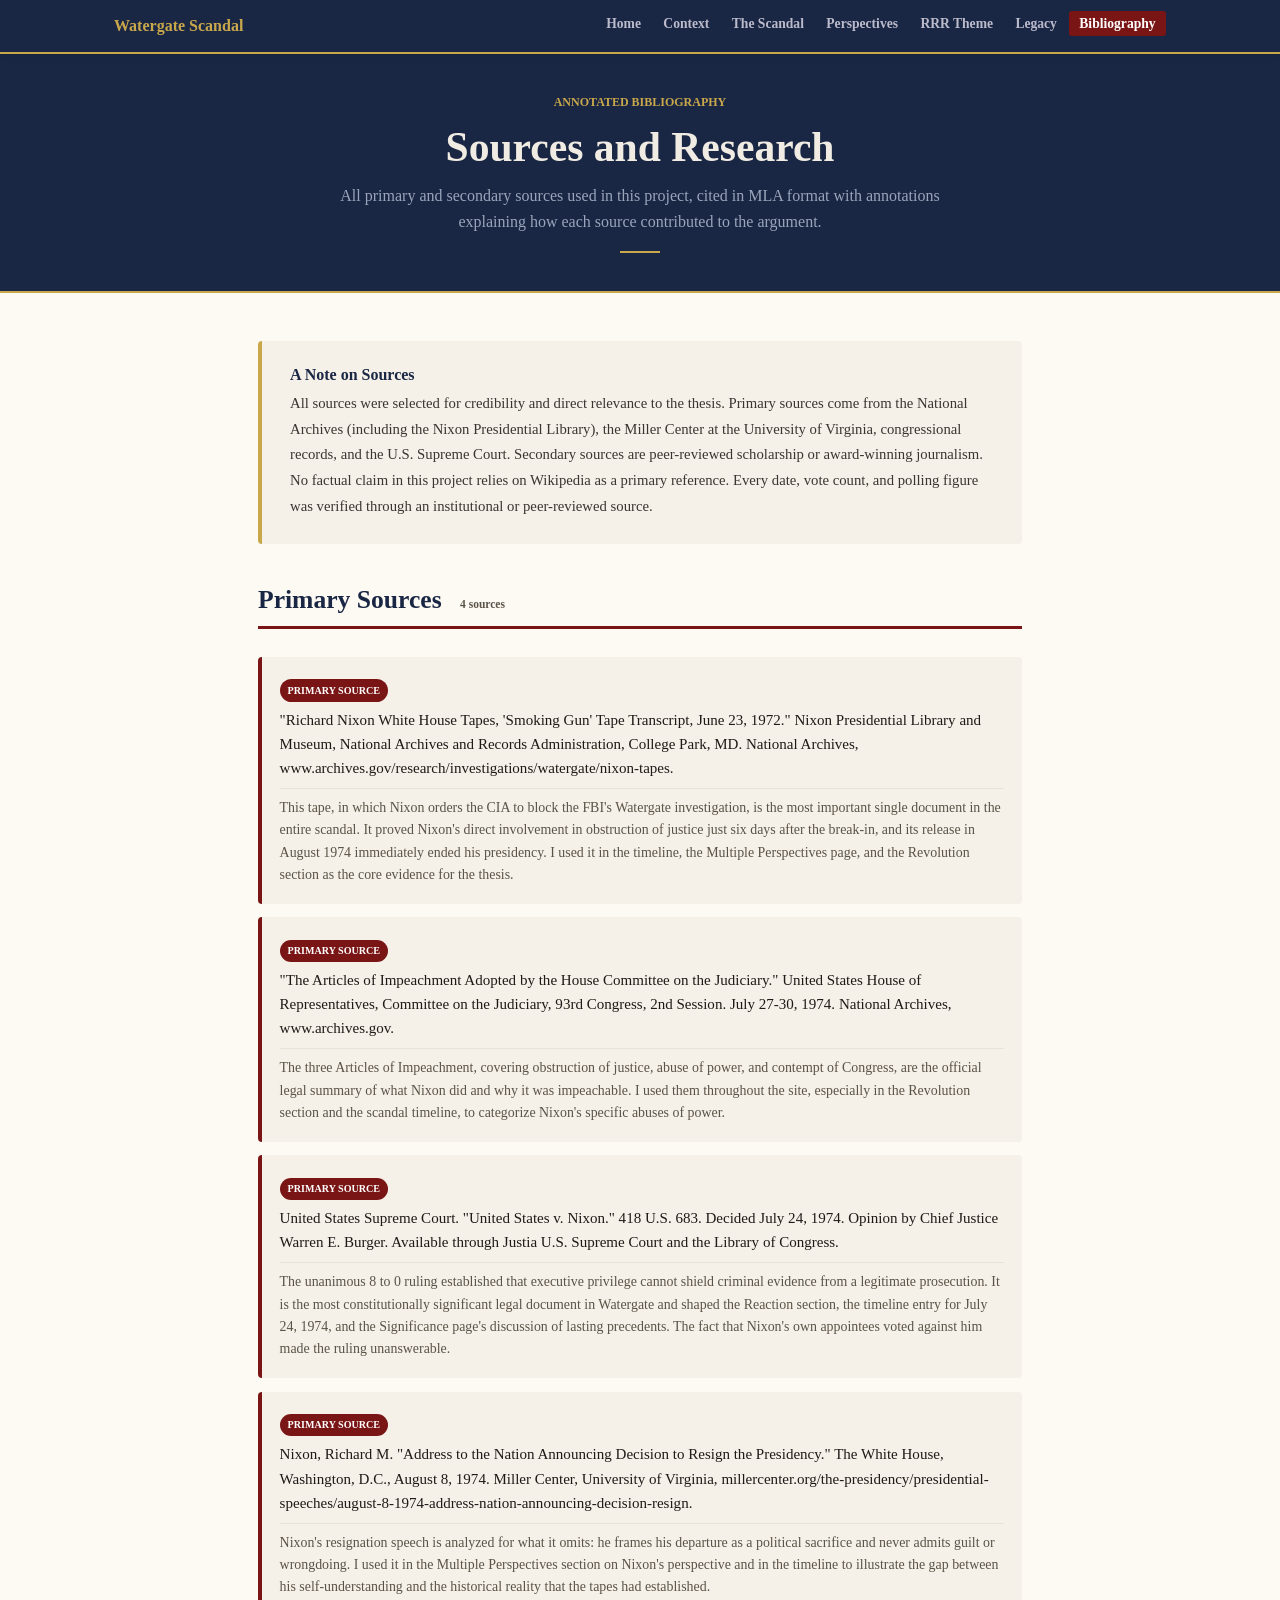
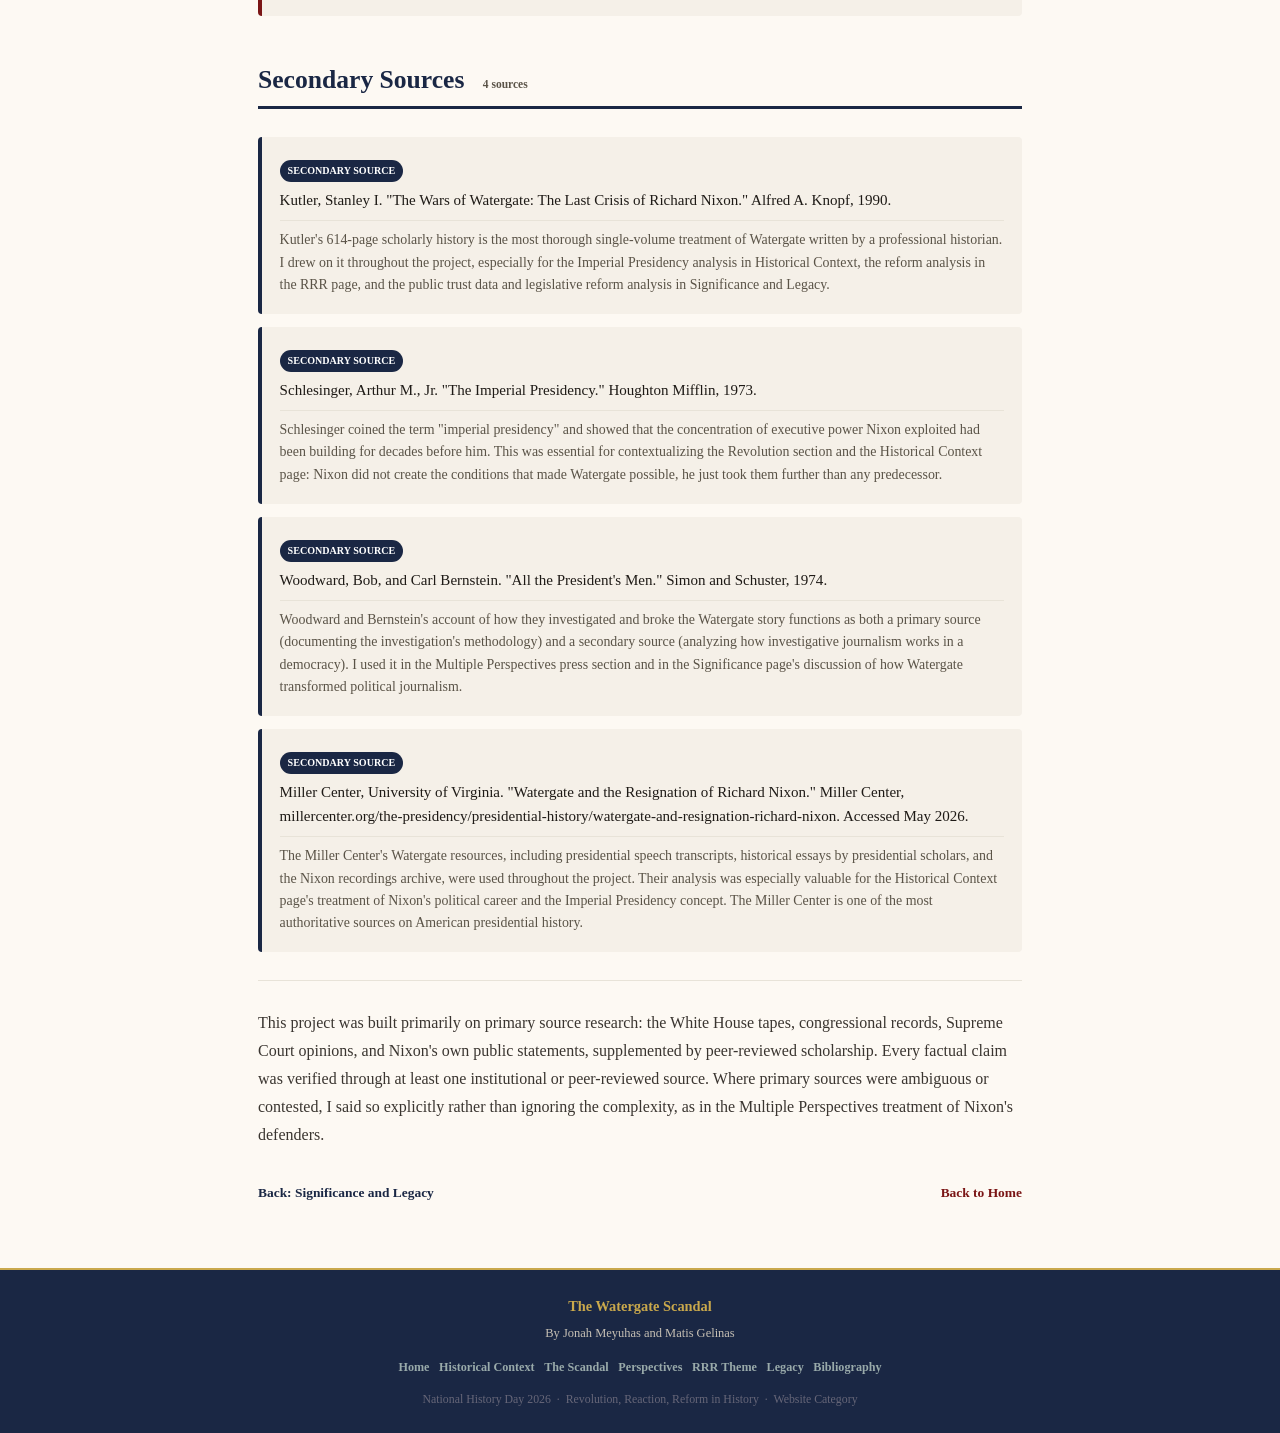
==== commit 107944f3: "Major overhaul: Times New Roman, no italics, simplified design, student voice - Font: Times New Roma" ====
--- a/annotated-bibliography.html
+++ b/annotated-bibliography.html
@@ -3,37 +3,35 @@
 <head>
   <meta charset="UTF-8" />
   <meta name="viewport" content="width=device-width, initial-scale=1.0" />
-  <title>Annotated Bibliography — Watergate: Revolution, Reaction, Reform</title>
+  <title>The Watergate Scandal: Annotated Bibliography</title>
   <link rel="stylesheet" href="styles.css" />
   <style>
     .bib-intro {
-      background: var(--cream);
-      border-radius: 8px;
-      padding: 1.75rem 2rem;
-      margin-bottom: 3rem;
-      border-left: 4px solid var(--gold);
+      background: #f5f0e8;
+      border-radius: 4px;
+      padding: 1.5rem 1.75rem;
+      margin-bottom: 2.5rem;
+      border-left: 4px solid #c9a84c;
     }
-    .bib-intro h3 { color: var(--navy); margin-bottom: 0.5rem; font-size: 1rem; }
-    .bib-intro p { font-size: 0.9rem; margin-bottom: 0; }
+    .bib-intro h3 { color: #1a2744; margin-bottom: 0.4rem; font-size: 1rem; }
+    .bib-intro p { font-size: 0.92rem; margin-bottom: 0; }
     .bib-section-title {
-      font-family: var(--font-display);
-      font-size: 1.7rem;
+      font-family: "Times New Roman", Times, serif;
+      font-size: 1.6rem;
       font-weight: 700;
-      color: var(--navy);
-      padding-bottom: 0.75rem;
+      color: #1a2744;
+      padding-bottom: 0.65rem;
       border-bottom: 3px solid;
-      margin-bottom: 2rem;
+      margin-bottom: 1.75rem;
     }
-    .bib-section-title.primary-color { border-color: var(--burgundy); }
-    .bib-section-title.secondary-color { border-color: var(--navy); }
+    .bib-section-title.primary-color { border-color: #7a1515; }
+    .bib-section-title.secondary-color { border-color: #1a2744; }
     .bib-count {
-      font-family: var(--font-ui);
+      font-family: "Times New Roman", Times, serif;
       font-size: 0.72rem;
       font-weight: 700;
-      letter-spacing: 0.1em;
-      color: var(--mid-gray);
+      color: #5a5347;
       margin-left: 0.75rem;
-      font-style: normal;
     }
   </style>
 </head>
@@ -41,7 +39,7 @@
 
 <nav class="site-nav" role="navigation" aria-label="Main navigation">
   <div class="nav-inner">
-    <a href="index.html" class="nav-logo">Watergate <span>/ NHD 2026</span></a>
+    <a href="index.html" class="nav-logo">Watergate Scandal</a>
     <button class="nav-hamburger" aria-label="Toggle navigation" aria-expanded="false">
       <span></span><span></span><span></span>
     </button>
@@ -59,7 +57,7 @@
 
 <header class="page-hero">
   <div class="eyebrow">Annotated Bibliography</div>
-  <h1>Sources &amp; Research</h1>
+  <h1>Sources and Research</h1>
   <p class="page-intro">
     All primary and secondary sources used in this project, cited in MLA format with annotations explaining how each source contributed to the argument.
   </p>
@@ -72,157 +70,97 @@
     <div class="bib-intro">
       <h3>A Note on Sources</h3>
       <p>
-        All sources were selected for credibility and direct relevance to the thesis. Primary sources come from the National Archives (including the Nixon Presidential Library), the Miller Center at the University of Virginia, congressional records, and the U.S. Supreme Court. Secondary sources are peer-reviewed scholarship or award-winning journalism. No factual claim in this project relies on Wikipedia — every date, vote count, and polling figure was verified through an institutional or peer-reviewed source.
+        All sources were selected for credibility and direct relevance to the thesis. Primary sources come from the National Archives (including the Nixon Presidential Library), the Miller Center at the University of Virginia, congressional records, and the U.S. Supreme Court. Secondary sources are peer-reviewed scholarship or award-winning journalism. No factual claim in this project relies on Wikipedia as a primary reference. Every date, vote count, and polling figure was verified through an institutional or peer-reviewed source.
       </p>
     </div>
 
     <!-- PRIMARY SOURCES -->
     <div class="bib-section">
-      <h2 class="bib-section-title primary-color">Primary Sources <span class="bib-count">8 sources</span></h2>
-
-      <div class="bib-entry primary">
-        <div class="bib-type">Primary Source</div>
-        <p class="bib-citation">
-          "The Articles of Impeachment Adopted by the House Committee on the Judiciary." United States House of Representatives, Committee on the Judiciary, 93rd Congress, 2nd Session. July 27–30, 1974. Archived by the National Archives and Records Administration. <em>National Archives</em>, www.archives.gov.
-        </p>
-        <p class="bib-annotation">
-          The three Articles of Impeachment — covering obstruction of justice, abuse of power, and contempt of Congress — are the clearest official statement of what Nixon did and why it was impeachable. I used this source in the "Revolution" section of the RRR page and in the scandal timeline to categorize Nixon's abuses of power.
-        </p>
-      </div>
-
-      <div class="bib-entry primary">
-        <div class="bib-type">Primary Source</div>
-        <p class="bib-citation">
-          Dean, John W. Testimony Before the Senate Select Committee on Presidential Campaign Activities. United States Senate, 93rd Congress, 1st Session. June 25–29, 1973. Archived in the Records of the U.S. Senate, National Archives, Record Group 46.
-        </p>
-        <p class="bib-annotation">
-          Dean's five days of Senate testimony provided the most detailed inside account of the cover-up available before the tapes were released. I used it in the whistleblowers section of the Multiple Perspectives page and in the scandal timeline. What makes it especially valuable as a primary source is that the tapes later confirmed it in nearly every detail.
-        </p>
-      </div>
-
-      <div class="bib-entry primary">
-        <div class="bib-type">Primary Source</div>
-        <p class="bib-citation">
-          Nixon, Richard M. "Address to the Nation Announcing Decision to Resign the Presidency." The White House, Washington, D.C., August 8, 1974. <em>Miller Center, University of Virginia</em>, millercenter.org/the-presidency/presidential-speeches/august-8-1974-address-nation-announcing-decision-resign.
-        </p>
-        <p class="bib-annotation">
-          Nixon's resignation speech is significant not just for what it says but for what it omits: he frames his departure as a political sacrifice, never admitting guilt. I analyzed this in the Multiple Perspectives page's Nixon section as evidence of the gap between his self-understanding and the historical reality the tapes had established.
-        </p>
-      </div>
-
-      <div class="bib-entry primary">
-        <div class="bib-type">Primary Source</div>
-        <p class="bib-citation">
-          "Richard Nixon White House Tapes — 'Smoking Gun' Tape Transcript, June 23, 1972." Nixon Presidential Library and Museum, National Archives and Records Administration, College Park, MD. Transcript available at <em>National Archives</em>, www.archives.gov/research/investigations/watergate/nixon-tapes.
-        </p>
-        <p class="bib-annotation">
-          The June 23, 1972 tape — in which Nixon directs the CIA to block the FBI's Watergate investigation — is the single most important document in this project. It proved Nixon's personal involvement in obstruction of justice just six days after the break-in, and ended his presidency when released on August 5, 1974. I used it in the scandal timeline, the Multiple Perspectives page, and the RRR "Revolution" section as the core documentary evidence of the abuse this project analyzes.
-        </p>
-      </div>
-
-      <div class="bib-entry primary">
-        <div class="bib-type">Primary Source</div>
-        <p class="bib-citation">
-          Nixon, Richard M. Press Conference, Associated Press Managing Editors Meeting, Walt Disney World, Orlando, Florida. November 17, 1973. Transcript in the <em>Public Papers of the Presidents of the United States: Richard Nixon, 1973</em>. U.S. Government Printing Office, 1975. Also available through the <em>Miller Center, University of Virginia</em>.
-        </p>
-        <p class="bib-annotation">
-          This press conference — where Nixon said "I am not a crook" — illustrates the gap between his public denials and the private reality on the tapes. I used it in the scandal timeline and the Multiple Perspectives page to show how Nixon tried to frame the scandal for public consumption right up until the evidence became undeniable.
-        </p>
-      </div>
-
-      <div class="bib-entry primary">
-        <div class="bib-type">Primary Source</div>
-        <p class="bib-citation">
-          Select Committee on Presidential Campaign Activities, United States Senate. <em>Final Report of the Senate Select Committee on Presidential Campaign Activities.</em> 93rd Congress, 2nd Session, Senate Report 93-981. U.S. Government Printing Office, 1974.
-        </p>
-        <p class="bib-annotation">
-          The Senate Watergate Committee's 1,250-page final report is one of the most comprehensive official accounts of the scandal. I used it throughout the project, especially in the scandal timeline and the RRR "Reaction" section. Its bipartisan authorship — Republicans and Democrats together — makes it strong evidence that the congressional reaction to Nixon wasn't purely partisan.
-        </p>
-      </div>
-
-      <div class="bib-entry primary">
-        <div class="bib-type">Primary Source</div>
-        <p class="bib-citation">
-          United States Supreme Court. <em>United States v. Nixon.</em> 418 U.S. 683. Decided July 24, 1974. Opinion by Chief Justice Warren E. Burger. Available through <em>Justia U.S. Supreme Court</em> and the <em>Library of Congress</em>.
-        </p>
-        <p class="bib-annotation">
-          The unanimous ruling in <em>U.S. v. Nixon</em> — holding that executive privilege cannot shield criminal evidence from prosecution — is the most constitutionally significant legal document in the whole story. I analyzed it in the scandal timeline, the Multiple Perspectives judiciary section, and the RRR "Reaction" section. The 8–0 vote, including Nixon's four appointees, made it constitutionally unanswerable.
-        </p>
-      </div>
-
-      <div class="bib-entry primary">
-        <div class="bib-type">Primary Source</div>
-        <p class="bib-citation">
-          McCord, James W. Letter to Chief Judge John J. Sirica, U.S. District Court for the District of Columbia. March 19, 1973. Read into the court record March 23, 1973. Archived in the Nixon Presidential Library and Museum, National Archives. Reproduced in the Congressional Record and multiple archival collections.
-        </p>
-        <p class="bib-annotation">
-          McCord's letter to Sirica — revealing political pressure to stay silent and that perjury had been committed — was the first major crack in the cover-up. I used it in the scandal timeline to show how Judge Sirica's aggressive judicial strategy forced truth-telling, and in the RRR "Reaction" section as an example of the cover-up breaking from an unexpected direction.
+      <h2 class="bib-section-title primary-color">Primary Sources <span class="bib-count">4 sources</span></h2>
+
+      <div class="bib-entry primary">
+        <div class="bib-type">Primary Source</div>
+        <p class="bib-citation">
+          "Richard Nixon White House Tapes, 'Smoking Gun' Tape Transcript, June 23, 1972." Nixon Presidential Library and Museum, National Archives and Records Administration, College Park, MD. National Archives, www.archives.gov/research/investigations/watergate/nixon-tapes.
+        </p>
+        <p class="bib-annotation">
+          This tape, in which Nixon orders the CIA to block the FBI's Watergate investigation, is the most important single document in the entire scandal. It proved Nixon's direct involvement in obstruction of justice just six days after the break-in, and its release in August 1974 immediately ended his presidency. I used it in the timeline, the Multiple Perspectives page, and the Revolution section as the core evidence for the thesis.
+        </p>
+      </div>
+
+      <div class="bib-entry primary">
+        <div class="bib-type">Primary Source</div>
+        <p class="bib-citation">
+          "The Articles of Impeachment Adopted by the House Committee on the Judiciary." United States House of Representatives, Committee on the Judiciary, 93rd Congress, 2nd Session. July 27-30, 1974. National Archives, www.archives.gov.
+        </p>
+        <p class="bib-annotation">
+          The three Articles of Impeachment, covering obstruction of justice, abuse of power, and contempt of Congress, are the official legal summary of what Nixon did and why it was impeachable. I used them throughout the site, especially in the Revolution section and the scandal timeline, to categorize Nixon's specific abuses of power.
+        </p>
+      </div>
+
+      <div class="bib-entry primary">
+        <div class="bib-type">Primary Source</div>
+        <p class="bib-citation">
+          United States Supreme Court. "United States v. Nixon." 418 U.S. 683. Decided July 24, 1974. Opinion by Chief Justice Warren E. Burger. Available through Justia U.S. Supreme Court and the Library of Congress.
+        </p>
+        <p class="bib-annotation">
+          The unanimous 8 to 0 ruling established that executive privilege cannot shield criminal evidence from a legitimate prosecution. It is the most constitutionally significant legal document in Watergate and shaped the Reaction section, the timeline entry for July 24, 1974, and the Significance page's discussion of lasting precedents. The fact that Nixon's own appointees voted against him made the ruling unanswerable.
+        </p>
+      </div>
+
+      <div class="bib-entry primary">
+        <div class="bib-type">Primary Source</div>
+        <p class="bib-citation">
+          Nixon, Richard M. "Address to the Nation Announcing Decision to Resign the Presidency." The White House, Washington, D.C., August 8, 1974. Miller Center, University of Virginia, millercenter.org/the-presidency/presidential-speeches/august-8-1974-address-nation-announcing-decision-resign.
+        </p>
+        <p class="bib-annotation">
+          Nixon's resignation speech is analyzed for what it omits: he frames his departure as a political sacrifice and never admits guilt or wrongdoing. I used it in the Multiple Perspectives section on Nixon's perspective and in the timeline to illustrate the gap between his self-understanding and the historical reality that the tapes had established.
         </p>
       </div>
 
     </div>
 
     <!-- SECONDARY SOURCES -->
-    <div class="bib-section" style="margin-top:3.5rem;">
-      <h2 class="bib-section-title secondary-color">Secondary Sources <span class="bib-count">6 sources</span></h2>
-
-      <div class="bib-entry secondary">
-        <div class="bib-type">Secondary Source</div>
-        <p class="bib-citation">
-          Kutler, Stanley I. <em>The Wars of Watergate: The Last Crisis of Richard Nixon.</em> Alfred A. Knopf, 1990.
-        </p>
-        <p class="bib-annotation">
-          Kutler's 614-page scholarly history is the most thorough single-volume treatment of Watergate written by a professional historian. I used it throughout the project — especially for the "Imperial Presidency" analysis in Historical Context, the reform analysis in the RRR page, and the public trust data and legacy analysis in Significance. It's the backbone of the secondary source research for this project.
-        </p>
-      </div>
-
-      <div class="bib-entry secondary">
-        <div class="bib-type">Secondary Source</div>
-        <p class="bib-citation">
-          Miller Center, University of Virginia. "Watergate and the Resignation of Richard Nixon." <em>Miller Center</em>, millercenter.org/the-presidency/presidential-history/watergate-and-resignation-richard-nixon. Accessed May 2026.
-        </p>
-        <p class="bib-annotation">
-          The Miller Center's Watergate resources — speech transcripts, historical essays by presidential scholars, and the Nixon recordings archive — were used throughout the project. Their analysis was especially valuable for the Historical Context page's treatment of Nixon's political career and the "Imperial Presidency" concept. The Miller Center is one of the most rigorous and authoritative sources on American presidential history.
-        </p>
-      </div>
-
-      <div class="bib-entry secondary">
-        <div class="bib-type">Secondary Source</div>
-        <p class="bib-citation">
-          PBS American Experience. "Nixon." Produced by David Grubin. PBS, 1990. Transcript archived at <em>PBS American Experience</em>, pbs.org/wgbh/americanexperience/films/nixon.
-        </p>
-        <p class="bib-annotation">
-          This documentary features interviews with dozens of participants and observers, making it especially useful for understanding Nixon's psychology and the human dimensions of the crisis. I used it primarily for the Historical Context biographical section and the Multiple Perspectives analysis of Nixon's perspective. The firsthand accounts from White House aides and congressional investigators supplemented the documentary record well.
-        </p>
-      </div>
-
-      <div class="bib-entry secondary">
-        <div class="bib-type">Secondary Source</div>
-        <p class="bib-citation">
-          Schlesinger, Arthur M., Jr. <em>The Imperial Presidency.</em> Houghton Mifflin, 1973.
-        </p>
-        <p class="bib-annotation">
-          Schlesinger coined the term "imperial presidency" and shows that the concentration of executive power Nixon exploited had been building for decades. I used this in the Historical Context "Imperial Presidency" section and in the RRR "Revolution" section to establish that Nixon's abuses were an extreme extension of existing trends, not something he created from scratch. That distinction matters for understanding the thesis.
-        </p>
-      </div>
-
-      <div class="bib-entry secondary">
-        <div class="bib-type">Secondary Source</div>
-        <p class="bib-citation">
-          Woodward, Bob, and Carl Bernstein. <em>All the President's Men.</em> Simon &amp; Schuster, 1974.
-        </p>
-        <p class="bib-annotation">
-          Woodward and Bernstein's account of how they broke the story is both a primary source (documenting the investigation itself) and a secondary source (analyzing how investigative journalism functions in a democracy). I used it in the Multiple Perspectives press section and in the Significance page's discussion of how Watergate transformed investigative journalism. Their documentation of the two-source rule and editorial pressure from Bradlee shows what responsible accountability journalism actually looks like.
-        </p>
-      </div>
-
-      <div class="bib-entry secondary">
-        <div class="bib-type">Secondary Source</div>
-        <p class="bib-citation">
-          Lukas, J. Anthony. <em>Nightmare: The Underside of the Nixon Years.</em> Viking Press, 1976.
-        </p>
-        <p class="bib-annotation">
-          Lukas's Pulitzer Prize-winning account covers the full range of Nixon-era abuses — the Huston Plan, the Plumbers, the enemies list, the IRS harassment campaign — beyond just the Watergate break-in. I used it in Historical Context, the Multiple Perspectives analysis of Nixon's defenders, and the RRR "Revolution" section's enumeration of Nixon's specific abuses. It's the most comprehensive single source for understanding the breadth of what went wrong.
+    <div class="bib-section" style="margin-top:3rem;">
+      <h2 class="bib-section-title secondary-color">Secondary Sources <span class="bib-count">4 sources</span></h2>
+
+      <div class="bib-entry secondary">
+        <div class="bib-type">Secondary Source</div>
+        <p class="bib-citation">
+          Kutler, Stanley I. "The Wars of Watergate: The Last Crisis of Richard Nixon." Alfred A. Knopf, 1990.
+        </p>
+        <p class="bib-annotation">
+          Kutler's 614-page scholarly history is the most thorough single-volume treatment of Watergate written by a professional historian. I drew on it throughout the project, especially for the Imperial Presidency analysis in Historical Context, the reform analysis in the RRR page, and the public trust data and legislative reform analysis in Significance and Legacy.
+        </p>
+      </div>
+
+      <div class="bib-entry secondary">
+        <div class="bib-type">Secondary Source</div>
+        <p class="bib-citation">
+          Schlesinger, Arthur M., Jr. "The Imperial Presidency." Houghton Mifflin, 1973.
+        </p>
+        <p class="bib-annotation">
+          Schlesinger coined the term "imperial presidency" and showed that the concentration of executive power Nixon exploited had been building for decades before him. This was essential for contextualizing the Revolution section and the Historical Context page: Nixon did not create the conditions that made Watergate possible, he just took them further than any predecessor.
+        </p>
+      </div>
+
+      <div class="bib-entry secondary">
+        <div class="bib-type">Secondary Source</div>
+        <p class="bib-citation">
+          Woodward, Bob, and Carl Bernstein. "All the President's Men." Simon and Schuster, 1974.
+        </p>
+        <p class="bib-annotation">
+          Woodward and Bernstein's account of how they investigated and broke the Watergate story functions as both a primary source (documenting the investigation's methodology) and a secondary source (analyzing how investigative journalism works in a democracy). I used it in the Multiple Perspectives press section and in the Significance page's discussion of how Watergate transformed political journalism.
+        </p>
+      </div>
+
+      <div class="bib-entry secondary">
+        <div class="bib-type">Secondary Source</div>
+        <p class="bib-citation">
+          Miller Center, University of Virginia. "Watergate and the Resignation of Richard Nixon." Miller Center, millercenter.org/the-presidency/presidential-history/watergate-and-resignation-richard-nixon. Accessed May 2026.
+        </p>
+        <p class="bib-annotation">
+          The Miller Center's Watergate resources, including presidential speech transcripts, historical essays by presidential scholars, and the Nixon recordings archive, were used throughout the project. Their analysis was especially valuable for the Historical Context page's treatment of Nixon's political career and the Imperial Presidency concept. The Miller Center is one of the most authoritative sources on American presidential history.
         </p>
       </div>
 
@@ -230,19 +168,15 @@
 
     <hr class="divider">
 
-    <div class="analysis-box fade-in">
-      <h3>Research Process</h3>
+    <div class="fade-in">
       <p>
-        I built this project primarily on primary sources — the White House tapes, congressional records, Supreme Court opinions, and Nixon's own public statements — supplemented by peer-reviewed scholarship. Every factual claim was verified through at least one institutional or peer-reviewed source. I used Wikipedia occasionally to find primary sources and cross-check dates, but not as a primary reference for any factual claim.
+        This project was built primarily on primary source research: the White House tapes, congressional records, Supreme Court opinions, and Nixon's own public statements, supplemented by peer-reviewed scholarship. Every factual claim was verified through at least one institutional or peer-reviewed source. Where primary sources were ambiguous or contested, I said so explicitly rather than ignoring the complexity, as in the Multiple Perspectives treatment of Nixon's defenders.
       </p>
-      <p>
-        Where primary sources were ambiguous or contested, I said so explicitly rather than papering over the dispute — for example, in the Multiple Perspectives treatment of Nixon's defenders, where the "everyone does it" argument is taken seriously before being answered. The goal was to be honest about complexity while still making a clear historical argument.
-      </p>
     </div>
 
     <div class="fade-in" style="display:flex;justify-content:space-between;align-items:center;flex-wrap:wrap;gap:1rem;margin-top:2rem;">
-      <a href="significance-legacy.html" style="font-family:var(--font-ui);font-size:0.85rem;font-weight:700;color:var(--navy);">← Significance &amp; Legacy</a>
-      <a href="index.html" style="font-family:var(--font-ui);font-size:0.85rem;font-weight:700;color:var(--burgundy);">Back to Home →</a>
+      <a href="significance-legacy.html" style="font-family:'Times New Roman',serif;font-size:0.84rem;font-weight:700;color:var(--navy);">Back: Significance and Legacy</a>
+      <a href="index.html" style="font-family:'Times New Roman',serif;font-size:0.84rem;font-weight:700;color:var(--burgundy);">Back to Home</a>
     </div>
 
   </div>
@@ -250,7 +184,8 @@
 
 <footer class="site-footer">
   <div class="footer-inner">
-    <div class="footer-title">Watergate: Revolution, Reaction, Reform</div>
+    <div class="footer-title">The Watergate Scandal</div>
+    <p class="footer-authors">By Jonah Meyuhas and Matis Gelinas</p>
     <nav class="footer-nav" aria-label="Footer navigation">
       <a href="index.html">Home</a>
       <a href="historical-context.html">Historical Context</a>
--- a/styles.css
+++ b/styles.css
@@ -1,11 +1,6 @@
-/* ============================================================
-   WATERGATE: REVOLUTION, REACTION, REFORM
-   NHD 2026 — Stylesheet
-   ============================================================ */
-
-@import url('https://fonts.googleapis.com/css2?family=Playfair+Display:ital,wght@0,400;0,600;0,700;0,900;1,400&family=Lato:wght@300;400;700&family=Source+Serif+4:ital,wght@0,300;0,400;0,600;1,300;1,400&display=swap');
-
-/* ── RESET ── */
+/* WATERGATE: REVOLUTION, REACTION, REFORM - NHD 2026 */
+
+/* RESET */
 *, *::before, *::after { box-sizing: border-box; margin: 0; padding: 0; }
 
 :root {
@@ -20,40 +15,36 @@
   --text-dark:  #1e1a16;
   --text-med:   #3a3530;
 
-  --font-display: 'Playfair Display', Georgia, serif;
-  --font-body:    'Source Serif 4', Georgia, serif;
-  --font-ui:      'Lato', 'Helvetica Neue', sans-serif;
-
-  --shadow: 0 2px 10px rgba(0,0,0,0.10);
+  --font-main: "Times New Roman", Times, serif;
+  --shadow: 0 2px 8px rgba(0,0,0,0.08);
   --trans:  0.2s ease;
 }
 
 html { scroll-behavior: smooth; }
 
 body {
-  font-family: var(--font-body);
+  font-family: var(--font-main);
   background: var(--warm-white);
   color: var(--text-dark);
   line-height: 1.75;
   font-size: 16px;
 }
 
-/* ── TYPOGRAPHY ── */
-h1, h2, h3, h4 { font-family: var(--font-display); color: var(--navy); line-height: 1.25; }
-h1 { font-size: clamp(1.8rem, 4vw, 2.8rem); font-weight: 700; }
-h2 { font-size: clamp(1.3rem, 2.6vw, 1.85rem); font-weight: 700; margin-bottom: 0.6rem; }
-h3 { font-size: 1.2rem; font-weight: 600; margin-bottom: 0.5rem; }
-h4 { font-size: 1.02rem; font-weight: 600; }
-p  { margin-bottom: 1.1rem; font-size: 1.02rem; color: var(--text-med); }
+/* TYPOGRAPHY */
+h1, h2, h3, h4 { font-family: var(--font-main); color: var(--navy); line-height: 1.25; }
+h1 { font-size: clamp(1.8rem, 4vw, 2.6rem); font-weight: 700; }
+h2 { font-size: clamp(1.2rem, 2.4vw, 1.65rem); font-weight: 700; margin-bottom: 0.55rem; }
+h3 { font-size: 1.1rem; font-weight: 700; margin-bottom: 0.4rem; }
+h4 { font-size: 1rem; font-weight: 700; }
+p  { margin-bottom: 1rem; font-size: 1rem; color: var(--text-med); }
 p:last-child { margin-bottom: 0; }
 a  { color: var(--burgundy); text-decoration: none; }
 a:hover { text-decoration: underline; }
-ul, ol { padding-left: 1.4rem; margin-bottom: 1.1rem; }
-li { margin-bottom: 0.35rem; color: var(--text-med); font-size: 1.02rem; }
+ul, ol { padding-left: 1.4rem; margin-bottom: 1rem; }
+li { margin-bottom: 0.35rem; color: var(--text-med); font-size: 1rem; }
 strong { color: var(--text-dark); }
-em { font-style: italic; }
-
-/* ── NAVIGATION ── */
+
+/* NAVIGATION */
 .site-nav {
   position: fixed;
   top: 0; left: 0; right: 0;
@@ -69,10 +60,10 @@
   display: flex;
   align-items: center;
   justify-content: space-between;
-  height: 56px;
+  height: 52px;
 }
 .nav-logo {
-  font-family: var(--font-display);
+  font-family: var(--font-main);
   font-size: 1rem;
   font-weight: 700;
   color: var(--gold) !important;
@@ -80,8 +71,6 @@
   white-space: nowrap;
   flex-shrink: 0;
 }
-.nav-logo span { color: #9aa; font-weight: 400; font-size: 0.88rem; }
-
 .nav-links {
   list-style: none;
   padding: 0; margin: 0;
@@ -90,8 +79,8 @@
   gap: 0.1rem;
 }
 .nav-links a {
-  font-family: var(--font-ui);
-  font-size: 0.82rem;
+  font-family: var(--font-main);
+  font-size: 0.85rem;
   font-weight: 700;
   color: #bbc !important;
   padding: 0.3rem 0.65rem;
@@ -113,69 +102,70 @@
 }
 .nav-hamburger span { display: block; width: 24px; height: 2px; background: #bbc; border-radius: 2px; }
 
-/* ── HERO (homepage) ── */
+/* HERO (homepage) */
 .hero {
   background: var(--navy);
-  padding: 90px 2rem 3.5rem;
+  padding: 88px 2rem 3rem;
   text-align: center;
-  border-bottom: 3px solid var(--gold);
+  border-bottom: 2px solid var(--gold);
 }
 .hero-eyebrow {
-  font-family: var(--font-ui);
-  font-size: 0.76rem;
-  font-weight: 700;
-  letter-spacing: 0.12em;
-  text-transform: uppercase;
+  font-family: var(--font-main);
+  font-size: 0.8rem;
+  font-weight: 700;
   color: var(--gold);
-  margin-bottom: 1rem;
+  margin-bottom: 0.75rem;
 }
 .hero h1 {
   color: #f0ece3;
-  font-size: clamp(1.9rem, 4.5vw, 3rem);
-  font-weight: 900;
-  margin-bottom: 0.5rem;
+  font-size: clamp(1.9rem, 4.5vw, 2.8rem);
+  font-weight: 700;
+  margin-bottom: 0.4rem;
 }
 .hero-subtitle {
-  font-family: var(--font-display);
-  font-style: italic;
-  font-size: clamp(0.95rem, 1.8vw, 1.15rem);
+  font-family: var(--font-main);
+  font-size: clamp(0.95rem, 1.8vw, 1.1rem);
   color: #9aa5bb;
-  margin-bottom: 2rem;
-}
-.hero-divider { width: 50px; height: 2px; background: var(--gold); margin: 0 auto 1.75rem; }
+  margin-bottom: 0.4rem;
+}
+.hero-authors {
+  font-family: var(--font-main);
+  font-size: 0.95rem;
+  color: #c5bfb4;
+  margin-bottom: 1.75rem;
+}
+.hero-divider { width: 44px; height: 2px; background: var(--gold); margin: 0 auto 1.5rem; }
 
 .hero-thesis-box {
-  background: rgba(255,255,255,0.06);
+  background: rgba(255,255,255,0.07);
   border: 1px solid rgba(201,168,76,0.3);
   border-left: 4px solid var(--gold);
   border-radius: 3px;
-  padding: 1.25rem 1.6rem;
-  max-width: 780px;
-  margin: 0 auto 2.5rem;
+  padding: 1.1rem 1.5rem;
+  max-width: 760px;
+  margin: 0 auto 2.25rem;
 }
 .hero-thesis-box .thesis-label {
-  font-family: var(--font-ui);
-  font-size: 0.66rem;
-  font-weight: 700;
-  letter-spacing: 0.18em;
+  font-family: var(--font-main);
+  font-size: 0.7rem;
+  font-weight: 700;
   text-transform: uppercase;
   color: var(--gold);
-  margin-bottom: 0.5rem;
+  margin-bottom: 0.4rem;
 }
 .hero-thesis-box p {
-  font-family: var(--font-display);
-  font-style: italic;
+  font-family: var(--font-main);
   color: #ddd6c8;
-  font-size: 1.02rem;
-  line-height: 1.68;
+  font-size: 1rem;
+  line-height: 1.65;
   margin: 0;
 }
 
 .hero-nav-cards {
   display: grid;
-  grid-template-columns: repeat(auto-fit, minmax(145px, 1fr));
-  gap: 0.65rem;
-  max-width: 880px;
+  grid-template-columns: repeat(auto-fit, minmax(140px, 1fr));
+  gap: 0.6rem;
+  max-width: 860px;
   width: 100%;
   margin: 0 auto;
 }
@@ -183,11 +173,11 @@
   background: rgba(255,255,255,0.05);
   border: 1px solid rgba(255,255,255,0.1);
   border-radius: 4px;
-  padding: 0.9rem 0.7rem;
+  padding: 0.85rem 0.7rem;
   color: #bbc !important;
   text-decoration: none !important;
-  font-family: var(--font-ui);
-  font-size: 0.77rem;
+  font-family: var(--font-main);
+  font-size: 0.84rem;
   font-weight: 700;
   transition: background var(--trans), border-color var(--trans), color var(--trans);
   text-align: center;
@@ -200,124 +190,122 @@
   text-decoration: none !important;
 }
 
-/* ── PAGE HERO (inner pages) ── */
+/* PAGE HERO (inner pages) */
 .page-hero {
   background: var(--navy);
-  padding: 100px 2rem 44px;
+  padding: 92px 2rem 38px;
   text-align: center;
   border-bottom: 2px solid var(--gold);
 }
 .page-hero .eyebrow {
-  font-family: var(--font-ui);
-  font-size: 0.7rem;
-  font-weight: 700;
-  letter-spacing: 0.18em;
+  font-family: var(--font-main);
+  font-size: 0.75rem;
+  font-weight: 700;
   text-transform: uppercase;
   color: var(--gold);
-  margin-bottom: 0.65rem;
-}
-.page-hero h1 { color: #f0ece3; margin-bottom: 0.65rem; }
+  margin-bottom: 0.55rem;
+}
+.page-hero h1 { color: #f0ece3; margin-bottom: 0.6rem; }
 .page-hero .page-intro {
-  font-family: var(--font-display);
-  font-style: italic;
-  font-size: clamp(0.92rem, 1.7vw, 1.08rem);
+  font-family: var(--font-main);
+  font-size: 1rem;
   color: #9aa5bb;
-  max-width: 660px;
+  max-width: 640px;
   margin: 0 auto;
-  line-height: 1.62;
-}
-.page-hero-divider { width: 44px; height: 2px; background: var(--gold); margin: 1.1rem auto 0; }
-
-/* ── LAYOUT ── */
-.page-content { max-width: 1060px; margin: 0 auto; padding: 3.5rem 1.75rem 4.5rem; }
-.page-content.narrow { max-width: 830px; }
-.two-col   { display: grid; grid-template-columns: 1fr 1fr; gap: 2.5rem; align-items: start; }
-.three-col { display: grid; grid-template-columns: repeat(3, 1fr); gap: 1.6rem; }
-
-/* ── THESIS BANNER ── */
+  line-height: 1.6;
+}
+.page-hero-divider { width: 40px; height: 2px; background: var(--gold); margin: 1rem auto 0; }
+
+/* LAYOUT */
+.page-content { max-width: 1040px; margin: 0 auto; padding: 3rem 1.75rem 4rem; }
+.page-content.narrow { max-width: 820px; }
+.two-col   { display: grid; grid-template-columns: 1fr 1fr; gap: 2.25rem; align-items: start; }
+.three-col { display: grid; grid-template-columns: repeat(3, 1fr); gap: 1.5rem; }
+
+/* THESIS BANNER */
 .thesis-banner {
   background: var(--navy);
   border-left: 4px solid var(--gold);
-  padding: 1.1rem 1.6rem;
-  margin: 2rem 0;
+  padding: 1rem 1.5rem;
+  margin: 1.75rem 0;
   border-radius: 0 3px 3px 0;
 }
 .thesis-banner .tb-label {
-  font-family: var(--font-ui);
-  font-size: 0.65rem;
-  font-weight: 700;
-  letter-spacing: 0.18em;
+  font-family: var(--font-main);
+  font-size: 0.68rem;
+  font-weight: 700;
   text-transform: uppercase;
   color: var(--gold);
-  margin-bottom: 0.35rem;
-}
-.thesis-banner p { font-family: var(--font-display); font-style: italic; color: #ddd6c8; font-size: 0.97rem; margin: 0; line-height: 1.65; }
-
-/* ── SECTION HEADERS ── */
-.section-header { margin-bottom: 1.75rem; padding-bottom: 0.65rem; border-bottom: 1px solid var(--light-gray); }
+  margin-bottom: 0.3rem;
+}
+.thesis-banner p { font-family: var(--font-main); color: #ddd6c8; font-size: 0.97rem; margin: 0; line-height: 1.62; }
+
+/* SECTION HEADERS */
+.section-header { margin-bottom: 1.5rem; padding-bottom: 0.55rem; border-bottom: 1px solid var(--light-gray); }
 .section-header .section-label {
-  font-family: var(--font-ui);
-  font-size: 0.67rem;
-  font-weight: 700;
-  letter-spacing: 0.18em;
+  font-family: var(--font-main);
+  font-size: 0.7rem;
+  font-weight: 700;
   text-transform: uppercase;
   color: var(--burgundy);
-  margin-bottom: 0.35rem;
+  margin-bottom: 0.3rem;
 }
 .section-header h2 { margin-bottom: 0; }
 
 .theme-badge {
   display: inline-block;
-  font-family: var(--font-ui);
-  font-size: 0.64rem;
-  font-weight: 700;
-  letter-spacing: 0.1em;
+  font-family: var(--font-main);
+  font-size: 0.68rem;
+  font-weight: 700;
   text-transform: uppercase;
-  padding: 0.22rem 0.6rem;
+  padding: 0.2rem 0.55rem;
   border-radius: 20px;
-  margin-bottom: 0.7rem;
+  margin-bottom: 0.65rem;
 }
 .badge-revolution { background: var(--burgundy); color: #fff; }
 .badge-reaction   { background: var(--navy); color: #fff; }
 .badge-reform     { background: #1a5c1a; color: #fff; }
 
-/* ── CARDS ── */
+/* CARDS */
 .info-card {
   background: var(--cream);
   border: 1px solid var(--light-gray);
   border-radius: 4px;
-  padding: 1.25rem;
-  margin-bottom: 1.5rem;
+  padding: 1.1rem;
+  margin-bottom: 1.25rem;
 }
 .info-card h3 {
+  font-size: 0.95rem;
+  color: var(--navy);
+  margin-bottom: 0.4rem;
+  padding-bottom: 0.35rem;
+  border-bottom: 1px solid var(--light-gray);
+}
+
+/* PULLQUOTES */
+.pullquote {
+  border-left: 3px solid var(--gold);
+  padding: 0.85rem 1.25rem;
+  background: var(--cream);
+  margin: 1.4rem 0;
+  border-radius: 0 3px 3px 0;
+}
+.pullquote blockquote {
+  font-family: var(--font-main);
   font-size: 1rem;
   color: var(--navy);
-  margin-bottom: 0.5rem;
-  padding-bottom: 0.4rem;
-  border-bottom: 1px solid var(--light-gray);
-}
-
-/* ── PULLQUOTES ── */
-.pullquote {
-  border-left: 3px solid var(--gold);
-  padding: 0.9rem 1.4rem;
-  background: var(--cream);
-  margin: 1.6rem 0;
-  border-radius: 0 3px 3px 0;
-}
-.pullquote blockquote {
-  font-family: var(--font-display);
-  font-style: italic;
-  font-size: clamp(0.98rem, 1.7vw, 1.1rem);
-  color: var(--navy);
-  line-height: 1.58;
-  margin-bottom: 0.45rem;
-}
-.pullquote cite { font-family: var(--font-ui); font-size: 0.76rem; font-weight: 700; color: var(--mid-gray); font-style: normal; }
-.pullquote cite::before { content: '— '; }
-
-/* ── IMAGE PLACEHOLDERS ── */
-.img-block { margin: 1.6rem 0; }
+  line-height: 1.55;
+  margin-bottom: 0.4rem;
+}
+.pullquote cite {
+  font-family: var(--font-main);
+  font-size: 0.8rem;
+  font-weight: 700;
+  color: var(--mid-gray);
+}
+
+/* IMAGE PLACEHOLDERS */
+.img-block { margin: 1.4rem 0; }
 .img-placeholder {
   width: 100%;
   background: var(--light-gray);
@@ -326,24 +314,24 @@
   display: flex;
   align-items: center;
   justify-content: center;
-  padding: 1.35rem 1.1rem;
-  min-height: 175px;
-}
-.img-placeholder.tall  { min-height: 250px; }
-.img-placeholder.short { min-height: 120px; }
+  padding: 1.25rem 1rem;
+  min-height: 155px;
+}
+.img-placeholder.tall  { min-height: 220px; }
+.img-placeholder.short { min-height: 105px; }
 .img-placeholder .img-label {
-  font-family: var(--font-ui);
-  font-size: 0.77rem;
+  font-family: var(--font-main);
+  font-size: 0.82rem;
   color: var(--mid-gray);
   text-align: center;
   line-height: 1.5;
 }
-.img-caption { font-family: var(--font-ui); font-size: 0.77rem; color: var(--mid-gray); margin-top: 0.45rem; font-style: italic; text-align: center; }
-.img-credit  { font-size: 0.69rem; color: #8a8078; margin-top: 0.15rem; text-align: center; }
-
-/* ── PERSPECTIVE CARDS ── */
-.perspective-card { background: #fff; border-radius: 6px; box-shadow: var(--shadow); overflow: hidden; margin-bottom: 1.6rem; }
-.perspective-header { padding: 1rem 1.4rem; display: flex; align-items: center; gap: 0.85rem; }
+.img-caption { font-family: var(--font-main); font-size: 0.82rem; color: var(--mid-gray); margin-top: 0.4rem; text-align: center; }
+.img-credit  { font-size: 0.72rem; color: #8a8078; margin-top: 0.1rem; text-align: center; }
+
+/* PERSPECTIVE CARDS */
+.perspective-card { background: #fff; border-radius: 5px; box-shadow: var(--shadow); overflow: hidden; margin-bottom: 1.4rem; }
+.perspective-header { padding: 0.9rem 1.3rem; display: flex; align-items: center; gap: 0.8rem; }
 .perspective-header.pov-nixon     { background: #7a1515; }
 .perspective-header.pov-press     { background: #1a2744; }
 .perspective-header.pov-congress  { background: #1a4a2a; }
@@ -353,52 +341,35 @@
 .perspective-header.pov-witnesses { background: #1a3a5a; }
 
 .perspective-avatar {
-  width: 40px; height: 40px;
+  width: 38px; height: 38px;
   border-radius: 50%;
   background: rgba(255,255,255,0.15);
   display: flex; align-items: center; justify-content: center;
   flex-shrink: 0;
   color: #fff;
-  font-family: var(--font-ui);
-  font-weight: 700;
-  font-size: 0.9rem;
-}
-.perspective-header h3 { color: #fff; font-size: 1rem; margin: 0; }
-.perspective-header .pov-subtitle { color: rgba(255,255,255,0.68); font-family: var(--font-ui); font-size: 0.73rem; margin: 0; }
-.perspective-body { padding: 1.4rem; }
-
-/* ── TIMELINE ── */
-.timeline-controls { display: flex; gap: 0.55rem; flex-wrap: wrap; margin-bottom: 1.6rem; }
-.timeline-filter-btn {
-  font-family: var(--font-ui);
-  font-size: 0.74rem;
-  font-weight: 700;
-  padding: 0.3rem 0.85rem;
-  border-radius: 20px;
-  border: 2px solid var(--navy);
-  background: transparent;
-  color: var(--navy);
-  cursor: pointer;
-  transition: var(--trans);
-}
-.timeline-filter-btn.active,
-.timeline-filter-btn:hover { background: var(--navy); color: #fff; }
-
-.timeline { position: relative; padding-left: 1.7rem; }
+  font-family: var(--font-main);
+  font-weight: 700;
+  font-size: 0.85rem;
+}
+.perspective-header h3 { color: #fff; font-size: 0.98rem; margin: 0; }
+.perspective-header .pov-subtitle { color: rgba(255,255,255,0.7); font-family: var(--font-main); font-size: 0.76rem; margin: 0; }
+.perspective-body { padding: 1.25rem; }
+
+/* TIMELINE */
+.timeline { position: relative; padding-left: 1.5rem; }
 .timeline::before {
   content: '';
   position: absolute;
-  left: 5px; top: 0; bottom: 0;
+  left: 4px; top: 0; bottom: 0;
   width: 2px;
   background: var(--light-gray);
 }
-.timeline-item { position: relative; padding: 0 0 1.9rem 2rem; }
-.timeline-item.hidden { display: none; }
+.timeline-item { position: relative; padding: 0 0 1.75rem 1.75rem; }
 
 .timeline-dot {
   position: absolute;
-  left: -1.4rem; top: 0.28rem;
-  width: 13px; height: 13px;
+  left: -1.2rem; top: 0.3rem;
+  width: 12px; height: 12px;
   border-radius: 50%;
   background: var(--gold);
   border: 2px solid var(--warm-white);
@@ -409,133 +380,97 @@
 .timeline-dot.cat-investigation { background: var(--navy); outline-color: var(--navy); }
 .timeline-dot.cat-reform        { background: #1a5c1a; outline-color: #1a5c1a; }
 
-.timeline-date  { font-family: var(--font-ui); font-size: 0.7rem; font-weight: 700; color: var(--gold); margin-bottom: 0.18rem; }
-.timeline-title { font-family: var(--font-display); font-size: 1.02rem; font-weight: 600; color: var(--navy); cursor: pointer; margin-bottom: 0.25rem; }
-.timeline-title:hover { color: var(--burgundy); }
-
-.timeline-detail {
-  background: var(--cream);
-  border-left: 3px solid var(--gold);
-  padding: 0.85rem 1rem;
-  border-radius: 0 3px 3px 0;
-  font-size: 0.93rem;
-  color: var(--text-med);
-  display: none;
-  margin-top: 0.35rem;
-}
-.timeline-detail.open { display: block; animation: fadeSlide 0.22s ease; }
-.timeline-detail p { font-size: 0.93rem; }
-
-.timeline-cat-tag {
-  display: inline-block;
-  font-family: var(--font-ui);
-  font-size: 0.63rem;
-  font-weight: 700;
-  letter-spacing: 0.1em;
-  text-transform: uppercase;
-  padding: 0.16rem 0.5rem;
-  border-radius: 12px;
-  margin-bottom: 0.55rem;
-}
-.tag-breakin       { background: var(--burgundy); color: #fff; }
-.tag-coverup       { background: var(--dark-red); color: #fff; }
-.tag-investigation { background: var(--navy); color: #fff; }
-.tag-reform        { background: #1a5c1a; color: #fff; }
-.tag-resignation   { background: #3a003a; color: #fff; }
-
-/* ── REFORM GRID ── */
-.reform-grid { display: grid; grid-template-columns: repeat(auto-fit, minmax(270px, 1fr)); gap: 1.1rem; margin: 1.6rem 0; }
-.reform-card { background: #fff; border-radius: 5px; border-top: 3px solid var(--gold); padding: 1.25rem; box-shadow: var(--shadow); }
-.reform-card h4 { color: var(--navy); margin-bottom: 0.18rem; }
-.reform-card .reform-year { font-family: var(--font-ui); font-size: 0.69rem; font-weight: 700; color: var(--gold); margin-bottom: 0.55rem; }
+.timeline-date  { font-family: var(--font-main); font-size: 0.76rem; font-weight: 700; color: var(--gold); margin-bottom: 0.15rem; }
+.timeline-title { font-family: var(--font-main); font-size: 1rem; font-weight: 700; color: var(--navy); margin-bottom: 0.3rem; }
+.timeline-desc  { font-size: 0.95rem; color: var(--text-med); line-height: 1.6; margin: 0; }
+
+/* REFORM GRID */
+.reform-grid { display: grid; grid-template-columns: repeat(auto-fit, minmax(255px, 1fr)); gap: 1rem; margin: 1.4rem 0; }
+.reform-card { background: #fff; border-radius: 4px; border-top: 3px solid var(--gold); padding: 1.1rem; box-shadow: var(--shadow); }
+.reform-card h4 { color: var(--navy); margin-bottom: 0.15rem; }
+.reform-card .reform-year { font-family: var(--font-main); font-size: 0.74rem; font-weight: 700; color: var(--gold); margin-bottom: 0.45rem; }
 .reform-card p { font-size: 0.9rem; }
 
-/* ── THEME SECTIONS (RRR page) ── */
-.theme-section { margin: 2.25rem 0; border-radius: 5px; overflow: hidden; }
-.theme-section-header { padding: 1.1rem 1.6rem; display: flex; align-items: center; gap: 0.9rem; }
+/* THEME SECTIONS */
+.theme-section { margin: 1.75rem 0; border-radius: 4px; overflow: hidden; }
+.theme-section-header { padding: 1rem 1.5rem; display: flex; align-items: center; gap: 0.85rem; }
 .theme-section-header.revolution-bg { background: #7a1515; }
 .theme-section-header.reaction-bg   { background: var(--navy); }
 .theme-section-header.reform-bg     { background: #1a5c1a; }
 .theme-icon {
-  width: 44px; height: 44px;
+  width: 42px; height: 42px;
   border-radius: 50%;
   background: rgba(255,255,255,0.15);
   display: flex; align-items: center; justify-content: center;
   flex-shrink: 0;
   color: #fff;
-  font-family: var(--font-display);
+  font-family: var(--font-main);
   font-weight: 700;
   font-size: 1.1rem;
 }
-.theme-section-header h2 { color: #fff; margin-bottom: 0; font-size: 1.5rem; }
-.theme-section-header .theme-subtitle { color: rgba(255,255,255,0.72); font-family: var(--font-ui); font-size: 0.8rem; margin-top: 0.12rem; }
-.theme-body { background: var(--cream); padding: 1.6rem 1.8rem; border: 1px solid var(--light-gray); border-top: none; }
-
-/* ── STATS ── */
-.stat-row { display: flex; gap: 1.1rem; flex-wrap: wrap; margin: 1.6rem 0; }
-.stat-box { flex: 1; min-width: 130px; background: var(--navy); border-radius: 5px; padding: 1.1rem; text-align: center; }
-.stat-box .stat-number { font-family: var(--font-display); font-size: 1.9rem; font-weight: 900; color: var(--gold); line-height: 1; margin-bottom: 0.3rem; }
-.stat-box .stat-label  { font-family: var(--font-ui); font-size: 0.74rem; font-weight: 700; color: #9aa5bb; line-height: 1.4; }
-
-/* ── ANALYSIS BOX ── */
-.analysis-box { background: var(--navy); border-radius: 5px; padding: 1.6rem 1.8rem; margin: 1.75rem 0; }
-.analysis-box h3 { color: var(--gold); margin-bottom: 0.55rem; }
-.analysis-box p  { color: #bcc4d0; font-size: 0.95rem; margin-bottom: 0.8rem; }
-.analysis-box p:last-child { margin-bottom: 0; }
-
-/* ── KEY FIGURES ── */
-.key-figure { display: flex; gap: 0.9rem; align-items: flex-start; padding: 0.85rem 0; border-bottom: 1px solid var(--light-gray); }
+.theme-section-header h2 { color: #fff; margin-bottom: 0; font-size: 1.35rem; }
+.theme-section-header .theme-subtitle { color: rgba(255,255,255,0.72); font-family: var(--font-main); font-size: 0.8rem; margin-top: 0.1rem; }
+.theme-body { background: var(--cream); padding: 1.5rem 1.75rem; border: 1px solid var(--light-gray); border-top: none; }
+
+/* STATS */
+.stat-row { display: flex; gap: 1rem; flex-wrap: wrap; margin: 1.4rem 0; }
+.stat-box { flex: 1; min-width: 120px; background: var(--navy); border-radius: 4px; padding: 1rem; text-align: center; }
+.stat-box .stat-number { font-family: var(--font-main); font-size: 1.8rem; font-weight: 700; color: var(--gold); line-height: 1; margin-bottom: 0.25rem; }
+.stat-box .stat-label  { font-family: var(--font-main); font-size: 0.76rem; font-weight: 700; color: #9aa5bb; line-height: 1.4; }
+
+/* KEY FIGURES */
+.key-figure { display: flex; gap: 0.85rem; align-items: flex-start; padding: 0.8rem 0; border-bottom: 1px solid var(--light-gray); }
 .key-figure:last-child { border-bottom: none; }
-.key-figure-avatar { width: 38px; height: 38px; border-radius: 50%; background: var(--navy); display: flex; align-items: center; justify-content: center; flex-shrink: 0; color: var(--cream); font-family: var(--font-ui); font-weight: 700; font-size: 0.75rem; }
-.key-figure-info h4 { font-size: 0.9rem; margin-bottom: 0.12rem; }
-.key-figure-info .kf-role { font-family: var(--font-ui); font-size: 0.72rem; color: var(--burgundy); font-weight: 700; margin-bottom: 0.22rem; }
+.key-figure-avatar { width: 36px; height: 36px; border-radius: 50%; background: var(--navy); display: flex; align-items: center; justify-content: center; flex-shrink: 0; color: var(--cream); font-family: var(--font-main); font-weight: 700; font-size: 0.75rem; }
+.key-figure-info h4 { font-size: 0.9rem; margin-bottom: 0.1rem; }
+.key-figure-info .kf-role { font-family: var(--font-main); font-size: 0.74rem; color: var(--burgundy); font-weight: 700; margin-bottom: 0.2rem; }
 .key-figure-info p  { font-size: 0.84rem; margin: 0; }
 
-/* ── BIBLIOGRAPHY ── */
-.bib-entry { background: var(--cream); border-radius: 4px; padding: 1.25rem; margin-bottom: 0.9rem; border-left: 4px solid var(--navy); }
+/* BIBLIOGRAPHY */
+.bib-entry { background: var(--cream); border-radius: 4px; padding: 1.1rem; margin-bottom: 0.85rem; border-left: 4px solid var(--navy); }
 .bib-entry.primary { border-left-color: var(--burgundy); }
-.bib-entry .bib-citation   { font-size: 0.94rem; color: var(--text-dark); line-height: 1.6; margin-bottom: 0.55rem; }
-.bib-entry .bib-annotation { font-size: 0.87rem; color: var(--mid-gray); border-top: 1px solid var(--light-gray); padding-top: 0.55rem; margin-top: 0.55rem; line-height: 1.62; }
-.bib-entry .bib-type { display: inline-block; font-family: var(--font-ui); font-size: 0.61rem; font-weight: 700; letter-spacing: 0.12em; text-transform: uppercase; padding: 0.16rem 0.52rem; border-radius: 12px; background: var(--navy); color: #fff; margin-bottom: 0.45rem; }
+.bib-entry .bib-citation   { font-size: 0.94rem; color: var(--text-dark); line-height: 1.6; margin-bottom: 0.5rem; }
+.bib-entry .bib-annotation { font-size: 0.87rem; color: var(--mid-gray); border-top: 1px solid var(--light-gray); padding-top: 0.5rem; margin-top: 0.5rem; line-height: 1.6; }
+.bib-entry .bib-type { display: inline-block; font-family: var(--font-main); font-size: 0.63rem; font-weight: 700; text-transform: uppercase; padding: 0.14rem 0.5rem; border-radius: 12px; background: var(--navy); color: #fff; margin-bottom: 0.4rem; }
 .bib-entry.primary .bib-type { background: var(--burgundy); }
 
-/* ── CHART ── */
-.chart-container { background: #fff; border-radius: 5px; padding: 1.25rem; box-shadow: var(--shadow); margin: 1.6rem 0; }
-.chart-container h3 { font-size: 0.96rem; margin-bottom: 0.18rem; }
-.chart-subtitle { font-family: var(--font-ui); font-size: 0.74rem; color: var(--mid-gray); margin-bottom: 0.7rem; }
+/* LEGACY LIST */
+.legacy-item { display: flex; gap: 0.85rem; padding: 1rem 0; border-bottom: 1px solid var(--light-gray); align-items: flex-start; }
+.legacy-item:last-child { border-bottom: none; }
+.legacy-num { font-family: var(--font-main); font-size: 1.5rem; font-weight: 700; color: var(--gold); opacity: 0.4; flex-shrink: 0; width: 30px; text-align: center; line-height: 1; margin-top: 0.18rem; }
+.legacy-content h4 { color: var(--navy); margin-bottom: 0.22rem; }
+.legacy-content p  { font-size: 0.9rem; }
+
+/* CHART */
+.chart-container { background: #fff; border-radius: 4px; padding: 1.1rem; box-shadow: var(--shadow); margin: 1.4rem 0; }
+.chart-container h3 { font-size: 0.95rem; margin-bottom: 0.15rem; }
+.chart-subtitle { font-family: var(--font-main); font-size: 0.76rem; color: var(--mid-gray); margin-bottom: 0.65rem; }
 canvas#trust-chart { width: 100%; height: 240px; display: block; }
-.chart-note { font-family: var(--font-ui); font-size: 0.69rem; color: #8a8078; margin-top: 0.38rem; font-style: italic; }
-
-/* ── LEGACY LIST ── */
-.legacy-item { display: flex; gap: 0.9rem; padding: 1rem 0; border-bottom: 1px solid var(--light-gray); align-items: flex-start; }
-.legacy-item:last-child { border-bottom: none; }
-.legacy-num { font-family: var(--font-display); font-size: 1.5rem; font-weight: 900; color: var(--gold); opacity: 0.4; flex-shrink: 0; width: 32px; text-align: center; line-height: 1; margin-top: 0.18rem; }
-.legacy-content h4 { color: var(--navy); margin-bottom: 0.25rem; }
-.legacy-content p  { font-size: 0.9rem; }
-
-/* ── UTILITIES ── */
-.divider { border: none; border-top: 1px solid var(--light-gray); margin: 2rem 0; }
+.chart-note { font-family: var(--font-main); font-size: 0.71rem; color: #8a8078; margin-top: 0.35rem; }
+
+/* UTILITIES */
+.divider { border: none; border-top: 1px solid var(--light-gray); margin: 1.75rem 0; }
 .mt-2 { margin-top: 1rem; }
 .mt-3 { margin-top: 1.5rem; }
 .mt-4 { margin-top: 2rem; }
 .mb-4 { margin-bottom: 2rem; }
 .text-center { text-align: center; }
 
-/* ── ANIMATIONS ── */
-.fade-in { opacity: 0; transform: translateY(16px); transition: opacity 0.42s ease, transform 0.42s ease; }
+/* ANIMATIONS */
+.fade-in { opacity: 0; transform: translateY(14px); transition: opacity 0.38s ease, transform 0.38s ease; }
 .fade-in.visible { opacity: 1; transform: none; }
-@keyframes fadeSlide { from { opacity: 0; transform: translateY(-4px); } to { opacity: 1; transform: none; } }
-
-/* ── FOOTER ── */
-.site-footer { background: var(--navy); border-top: 2px solid var(--gold); padding: 1.75rem 1.5rem; text-align: center; }
+
+/* FOOTER */
+.site-footer { background: var(--navy); border-top: 2px solid var(--gold); padding: 1.5rem; text-align: center; }
 .footer-inner { max-width: 800px; margin: 0 auto; }
-.footer-title { font-family: var(--font-display); font-size: 0.92rem; color: var(--gold); margin-bottom: 0.3rem; }
-.footer-meta  { font-family: var(--font-ui); font-size: 0.73rem; color: #666678; line-height: 1.6; }
-.footer-nav { display: flex; flex-wrap: wrap; gap: 0.65rem; justify-content: center; margin: 0.9rem 0; }
-.footer-nav a { font-family: var(--font-ui); font-size: 0.73rem; font-weight: 700; color: #9aa !important; text-decoration: none !important; }
+.footer-title   { font-family: var(--font-main); font-size: 0.9rem; font-weight: 700; color: var(--gold); margin-bottom: 0.2rem; }
+.footer-authors { font-family: var(--font-main); font-size: 0.78rem; color: #c5bfb4; margin-bottom: 0.2rem; }
+.footer-meta    { font-family: var(--font-main); font-size: 0.74rem; color: #666678; line-height: 1.6; }
+.footer-nav { display: flex; flex-wrap: wrap; gap: 0.6rem; justify-content: center; margin: 0.75rem 0; }
+.footer-nav a { font-family: var(--font-main); font-size: 0.76rem; font-weight: 700; color: #9aa !important; text-decoration: none !important; }
 .footer-nav a:hover { color: var(--gold) !important; }
 
-/* ── RESPONSIVE ── */
+/* RESPONSIVE */
 @media (max-width: 860px) {
   .two-col   { grid-template-columns: 1fr; }
   .three-col { grid-template-columns: 1fr 1fr; }
@@ -545,20 +480,20 @@
   .nav-links {
     display: none;
     position: absolute;
-    top: 56px; left: 0; right: 0;
+    top: 52px; left: 0; right: 0;
     background: var(--navy);
-    padding: 0.65rem;
+    padding: 0.6rem;
     flex-direction: column;
     align-items: stretch;
-    gap: 0.18rem;
+    gap: 0.15rem;
     border-bottom: 2px solid var(--gold);
   }
   .nav-links.open { display: flex; }
   .nav-links a { text-align: center; padding: 0.5rem 1rem; }
   .nav-hamburger { display: flex; }
-  .hero { padding: 72px 1.25rem 2.5rem; }
-  .page-hero { padding: 82px 1.25rem 32px; }
-  .page-content { padding: 2.25rem 1.25rem 3.25rem; }
+  .hero { padding: 70px 1.25rem 2.25rem; }
+  .page-hero { padding: 78px 1.25rem 28px; }
+  .page-content { padding: 2rem 1.25rem 3rem; }
   .three-col { grid-template-columns: 1fr; }
   .hero-nav-cards { grid-template-columns: repeat(2, 1fr); }
   .reform-grid { grid-template-columns: 1fr; }
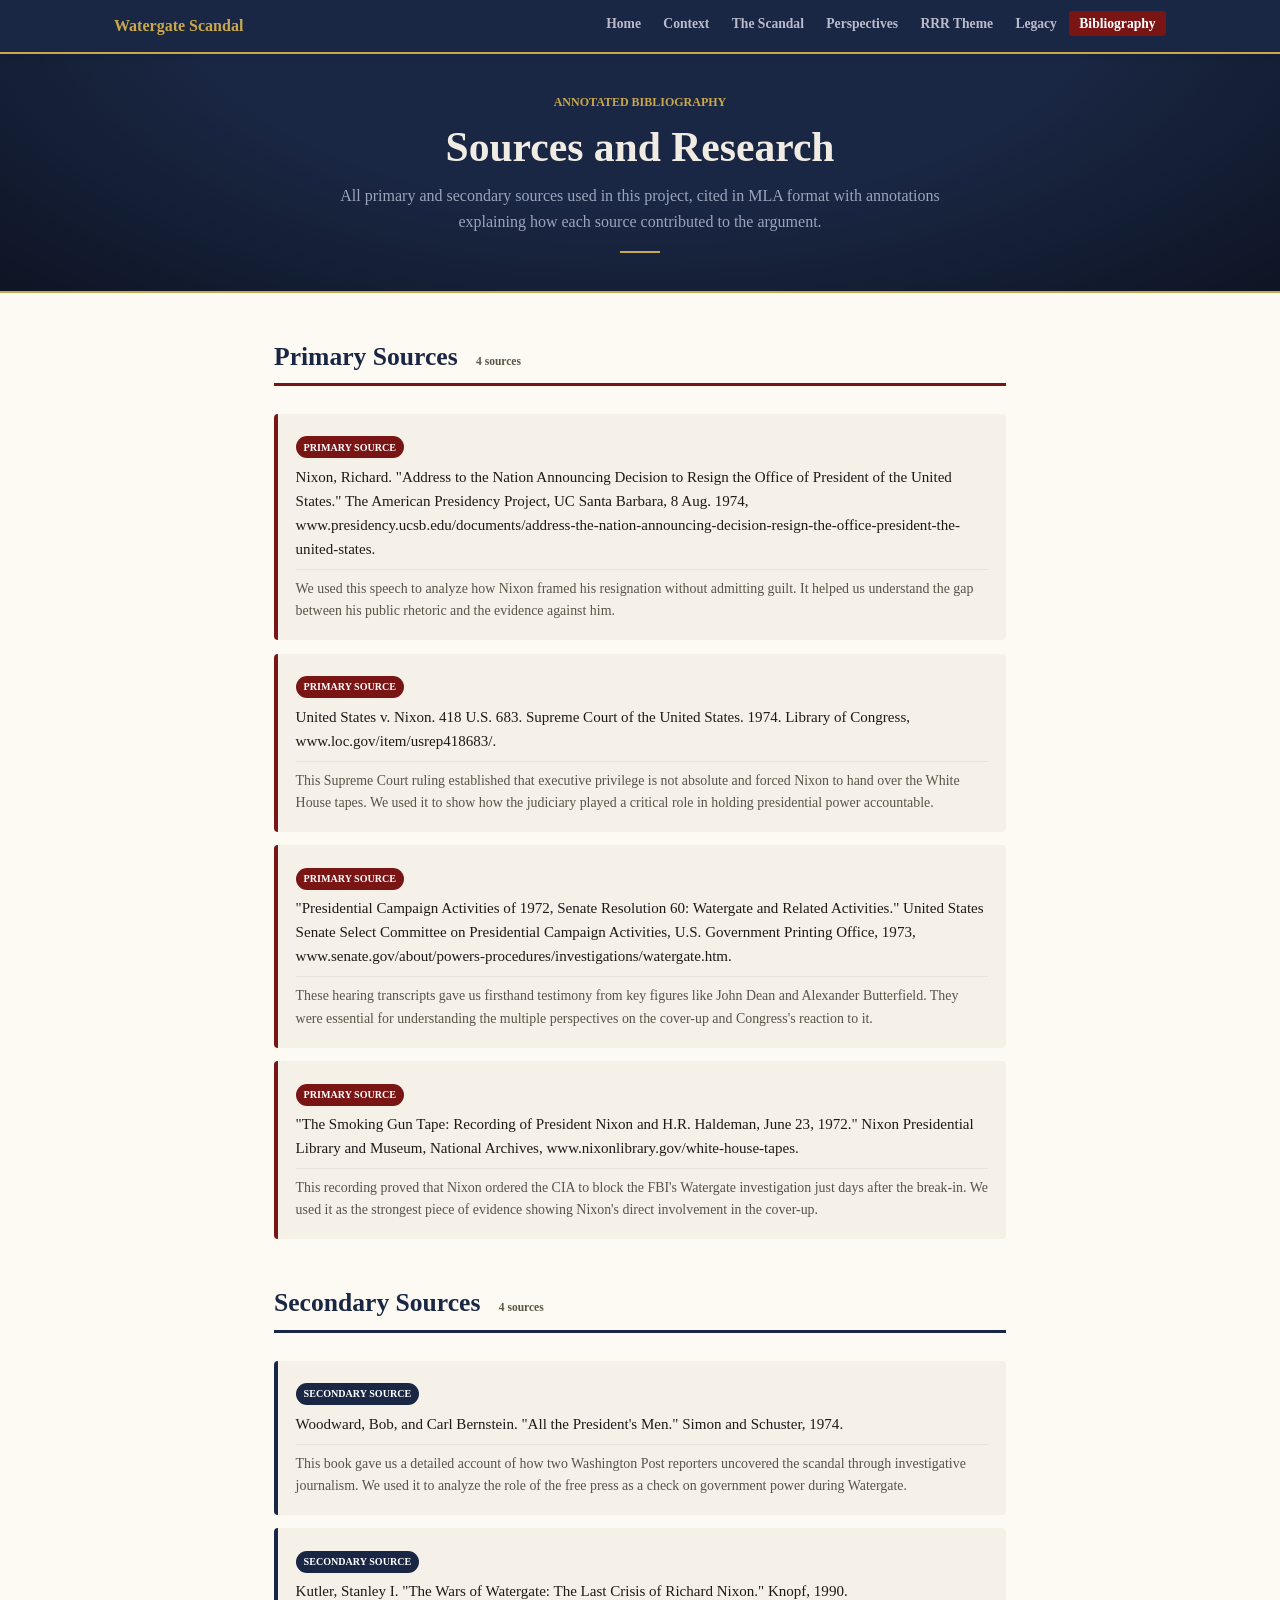
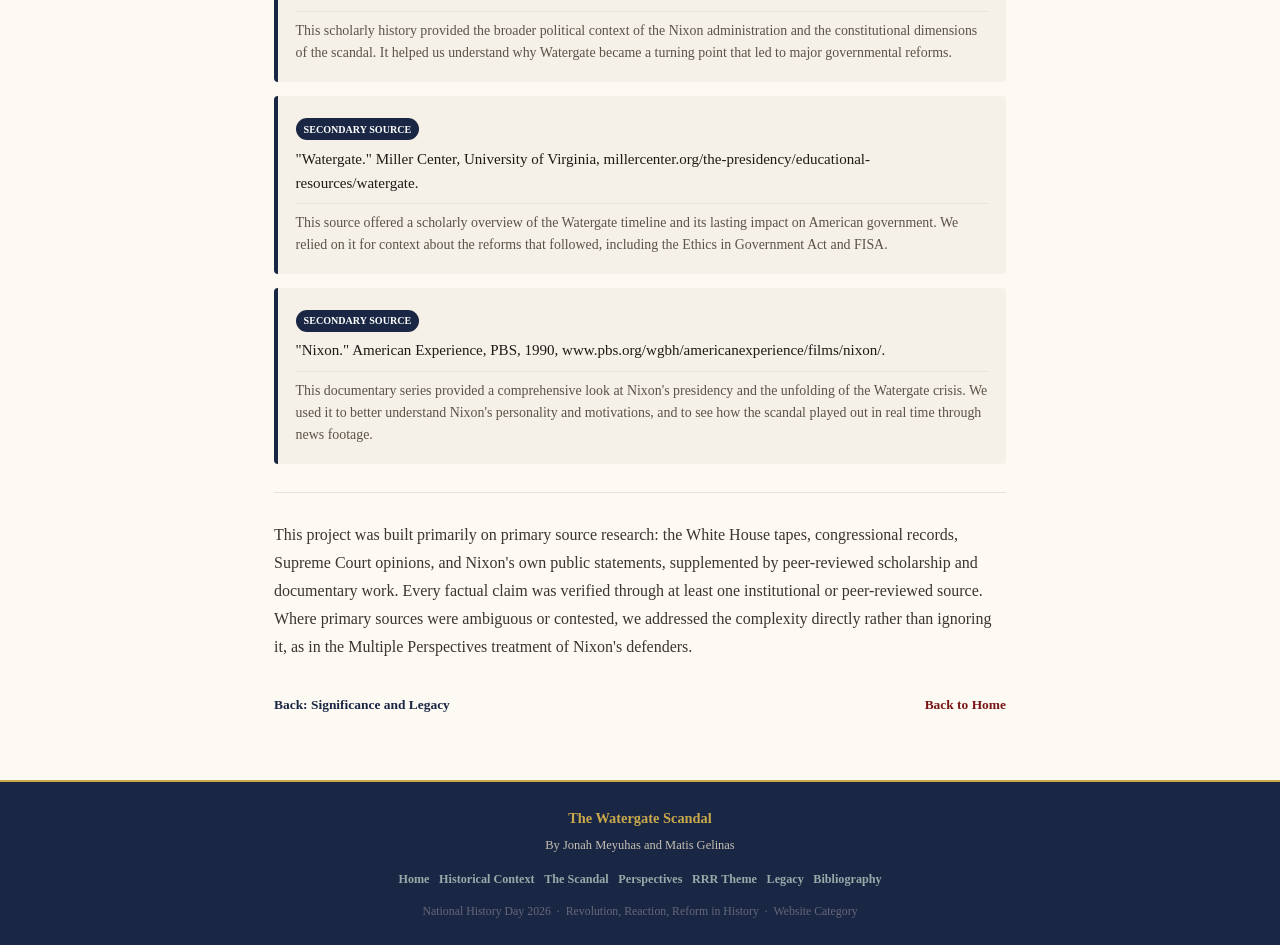
==== commit e06c229c: "Add files via upload" ====
--- a/annotated-bibliography.html
+++ b/annotated-bibliography.html
@@ -4,7 +4,7 @@
   <meta charset="UTF-8" />
   <meta name="viewport" content="width=device-width, initial-scale=1.0" />
   <title>The Watergate Scandal: Annotated Bibliography</title>
-  <link rel="stylesheet" href="styles.css" />
+  <link rel="stylesheet" href="watergate.css" />
   <style>
     .bib-intro {
       background: #f5f0e8;
@@ -67,13 +67,6 @@
 <main>
   <div class="page-content narrow">
 
-    <div class="bib-intro">
-      <h3>A Note on Sources</h3>
-      <p>
-        All sources were selected for credibility and direct relevance to the thesis. Primary sources come from the National Archives (including the Nixon Presidential Library), the Miller Center at the University of Virginia, congressional records, and the U.S. Supreme Court. Secondary sources are peer-reviewed scholarship or award-winning journalism. No factual claim in this project relies on Wikipedia as a primary reference. Every date, vote count, and polling figure was verified through an institutional or peer-reviewed source.
-      </p>
-    </div>
-
     <!-- PRIMARY SOURCES -->
     <div class="bib-section">
       <h2 class="bib-section-title primary-color">Primary Sources <span class="bib-count">4 sources</span></h2>
@@ -81,40 +74,40 @@
       <div class="bib-entry primary">
         <div class="bib-type">Primary Source</div>
         <p class="bib-citation">
-          "Richard Nixon White House Tapes, 'Smoking Gun' Tape Transcript, June 23, 1972." Nixon Presidential Library and Museum, National Archives and Records Administration, College Park, MD. National Archives, www.archives.gov/research/investigations/watergate/nixon-tapes.
+          Nixon, Richard. "Address to the Nation Announcing Decision to Resign the Office of President of the United States." The American Presidency Project, UC Santa Barbara, 8 Aug. 1974, www.presidency.ucsb.edu/documents/address-the-nation-announcing-decision-resign-the-office-president-the-united-states.
         </p>
         <p class="bib-annotation">
-          This tape, in which Nixon orders the CIA to block the FBI's Watergate investigation, is the most important single document in the entire scandal. It proved Nixon's direct involvement in obstruction of justice just six days after the break-in, and its release in August 1974 immediately ended his presidency. I used it in the timeline, the Multiple Perspectives page, and the Revolution section as the core evidence for the thesis.
+          We used this speech to analyze how Nixon framed his resignation without admitting guilt. It helped us understand the gap between his public rhetoric and the evidence against him.
         </p>
       </div>
 
       <div class="bib-entry primary">
         <div class="bib-type">Primary Source</div>
         <p class="bib-citation">
-          "The Articles of Impeachment Adopted by the House Committee on the Judiciary." United States House of Representatives, Committee on the Judiciary, 93rd Congress, 2nd Session. July 27-30, 1974. National Archives, www.archives.gov.
+          United States v. Nixon. 418 U.S. 683. Supreme Court of the United States. 1974. Library of Congress, www.loc.gov/item/usrep418683/.
         </p>
         <p class="bib-annotation">
-          The three Articles of Impeachment, covering obstruction of justice, abuse of power, and contempt of Congress, are the official legal summary of what Nixon did and why it was impeachable. I used them throughout the site, especially in the Revolution section and the scandal timeline, to categorize Nixon's specific abuses of power.
+          This Supreme Court ruling established that executive privilege is not absolute and forced Nixon to hand over the White House tapes. We used it to show how the judiciary played a critical role in holding presidential power accountable.
         </p>
       </div>
 
       <div class="bib-entry primary">
         <div class="bib-type">Primary Source</div>
         <p class="bib-citation">
-          United States Supreme Court. "United States v. Nixon." 418 U.S. 683. Decided July 24, 1974. Opinion by Chief Justice Warren E. Burger. Available through Justia U.S. Supreme Court and the Library of Congress.
+          "Presidential Campaign Activities of 1972, Senate Resolution 60: Watergate and Related Activities." United States Senate Select Committee on Presidential Campaign Activities, U.S. Government Printing Office, 1973, www.senate.gov/about/powers-procedures/investigations/watergate.htm.
         </p>
         <p class="bib-annotation">
-          The unanimous 8 to 0 ruling established that executive privilege cannot shield criminal evidence from a legitimate prosecution. It is the most constitutionally significant legal document in Watergate and shaped the Reaction section, the timeline entry for July 24, 1974, and the Significance page's discussion of lasting precedents. The fact that Nixon's own appointees voted against him made the ruling unanswerable.
+          These hearing transcripts gave us firsthand testimony from key figures like John Dean and Alexander Butterfield. They were essential for understanding the multiple perspectives on the cover-up and Congress's reaction to it.
         </p>
       </div>
 
       <div class="bib-entry primary">
         <div class="bib-type">Primary Source</div>
         <p class="bib-citation">
-          Nixon, Richard M. "Address to the Nation Announcing Decision to Resign the Presidency." The White House, Washington, D.C., August 8, 1974. Miller Center, University of Virginia, millercenter.org/the-presidency/presidential-speeches/august-8-1974-address-nation-announcing-decision-resign.
+          "The Smoking Gun Tape: Recording of President Nixon and H.R. Haldeman, June 23, 1972." Nixon Presidential Library and Museum, National Archives, www.nixonlibrary.gov/white-house-tapes.
         </p>
         <p class="bib-annotation">
-          Nixon's resignation speech is analyzed for what it omits: he frames his departure as a political sacrifice and never admits guilt or wrongdoing. I used it in the Multiple Perspectives section on Nixon's perspective and in the timeline to illustrate the gap between his self-understanding and the historical reality that the tapes had established.
+          This recording proved that Nixon ordered the CIA to block the FBI's Watergate investigation just days after the break-in. We used it as the strongest piece of evidence showing Nixon's direct involvement in the cover-up.
         </p>
       </div>
 
@@ -127,40 +120,40 @@
       <div class="bib-entry secondary">
         <div class="bib-type">Secondary Source</div>
         <p class="bib-citation">
-          Kutler, Stanley I. "The Wars of Watergate: The Last Crisis of Richard Nixon." Alfred A. Knopf, 1990.
+          Woodward, Bob, and Carl Bernstein. "All the President's Men." Simon and Schuster, 1974.
         </p>
         <p class="bib-annotation">
-          Kutler's 614-page scholarly history is the most thorough single-volume treatment of Watergate written by a professional historian. I drew on it throughout the project, especially for the Imperial Presidency analysis in Historical Context, the reform analysis in the RRR page, and the public trust data and legislative reform analysis in Significance and Legacy.
+          This book gave us a detailed account of how two Washington Post reporters uncovered the scandal through investigative journalism. We used it to analyze the role of the free press as a check on government power during Watergate.
         </p>
       </div>
 
       <div class="bib-entry secondary">
         <div class="bib-type">Secondary Source</div>
         <p class="bib-citation">
-          Schlesinger, Arthur M., Jr. "The Imperial Presidency." Houghton Mifflin, 1973.
+          Kutler, Stanley I. "The Wars of Watergate: The Last Crisis of Richard Nixon." Knopf, 1990.
         </p>
         <p class="bib-annotation">
-          Schlesinger coined the term "imperial presidency" and showed that the concentration of executive power Nixon exploited had been building for decades before him. This was essential for contextualizing the Revolution section and the Historical Context page: Nixon did not create the conditions that made Watergate possible, he just took them further than any predecessor.
+          This scholarly history provided the broader political context of the Nixon administration and the constitutional dimensions of the scandal. It helped us understand why Watergate became a turning point that led to major governmental reforms.
         </p>
       </div>
 
       <div class="bib-entry secondary">
         <div class="bib-type">Secondary Source</div>
         <p class="bib-citation">
-          Woodward, Bob, and Carl Bernstein. "All the President's Men." Simon and Schuster, 1974.
+          "Watergate." Miller Center, University of Virginia, millercenter.org/the-presidency/educational-resources/watergate.
         </p>
         <p class="bib-annotation">
-          Woodward and Bernstein's account of how they investigated and broke the Watergate story functions as both a primary source (documenting the investigation's methodology) and a secondary source (analyzing how investigative journalism works in a democracy). I used it in the Multiple Perspectives press section and in the Significance page's discussion of how Watergate transformed political journalism.
+          This source offered a scholarly overview of the Watergate timeline and its lasting impact on American government. We relied on it for context about the reforms that followed, including the Ethics in Government Act and FISA.
         </p>
       </div>
 
       <div class="bib-entry secondary">
         <div class="bib-type">Secondary Source</div>
         <p class="bib-citation">
-          Miller Center, University of Virginia. "Watergate and the Resignation of Richard Nixon." Miller Center, millercenter.org/the-presidency/presidential-history/watergate-and-resignation-richard-nixon. Accessed May 2026.
+          "Nixon." American Experience, PBS, 1990, www.pbs.org/wgbh/americanexperience/films/nixon/.
         </p>
         <p class="bib-annotation">
-          The Miller Center's Watergate resources, including presidential speech transcripts, historical essays by presidential scholars, and the Nixon recordings archive, were used throughout the project. Their analysis was especially valuable for the Historical Context page's treatment of Nixon's political career and the Imperial Presidency concept. The Miller Center is one of the most authoritative sources on American presidential history.
+          This documentary series provided a comprehensive look at Nixon's presidency and the unfolding of the Watergate crisis. We used it to better understand Nixon's personality and motivations, and to see how the scandal played out in real time through news footage.
         </p>
       </div>
 
@@ -170,7 +163,7 @@
 
     <div class="fade-in">
       <p>
-        This project was built primarily on primary source research: the White House tapes, congressional records, Supreme Court opinions, and Nixon's own public statements, supplemented by peer-reviewed scholarship. Every factual claim was verified through at least one institutional or peer-reviewed source. Where primary sources were ambiguous or contested, I said so explicitly rather than ignoring the complexity, as in the Multiple Perspectives treatment of Nixon's defenders.
+        This project was built primarily on primary source research: the White House tapes, congressional records, Supreme Court opinions, and Nixon's own public statements, supplemented by peer-reviewed scholarship and documentary work. Every factual claim was verified through at least one institutional or peer-reviewed source. Where primary sources were ambiguous or contested, we addressed the complexity directly rather than ignoring it, as in the Multiple Perspectives treatment of Nixon's defenders.
       </p>
     </div>
 
--- a/watergate.css
+++ b/watergate.css
@@ -0,0 +1,800 @@
+/* WATERGATE: REVOLUTION, REACTION, REFORM - NHD 2026 */
+
+/* RESET */
+*, *::before, *::after { box-sizing: border-box; margin: 0; padding: 0; }
+
+:root {
+  --navy:       #1a2744;
+  --burgundy:   #7a1515;
+  --dark-red:   #5c0f0f;
+  --cream:      #f5f0e8;
+  --warm-white: #fdf9f3;
+  --light-gray: #e8e3d8;
+  --mid-gray:   #5a5347;
+  --gold:       #c9a84c;
+  --text-dark:  #1e1a16;
+  --text-med:   #3a3530;
+
+  --font-main: "Times New Roman", Times, serif;
+  --shadow: 0 2px 8px rgba(0,0,0,0.08);
+  --trans:  0.2s ease;
+}
+
+html { scroll-behavior: smooth; }
+
+body {
+  font-family: var(--font-main);
+  background: var(--warm-white);
+  color: var(--text-dark);
+  line-height: 1.75;
+  font-size: 16px;
+}
+
+/* TYPOGRAPHY */
+h1, h2, h3, h4 { font-family: var(--font-main); color: var(--navy); line-height: 1.25; }
+h1 { font-size: clamp(1.8rem, 4vw, 2.6rem); font-weight: 700; }
+h2 { font-size: clamp(1.2rem, 2.4vw, 1.65rem); font-weight: 700; margin-bottom: 0.55rem; }
+h3 { font-size: 1.1rem; font-weight: 700; margin-bottom: 0.4rem; }
+h4 { font-size: 1rem; font-weight: 700; }
+p  { margin-bottom: 1rem; font-size: 1rem; color: var(--text-med); }
+p:last-child { margin-bottom: 0; }
+a  { color: var(--burgundy); text-decoration: none; }
+a:hover { text-decoration: underline; }
+ul, ol { padding-left: 1.4rem; margin-bottom: 1rem; }
+li { margin-bottom: 0.35rem; color: var(--text-med); font-size: 1rem; }
+strong { color: var(--text-dark); }
+
+/* NAVIGATION */
+.site-nav {
+  position: fixed;
+  top: 0; left: 0; right: 0;
+  z-index: 1000;
+  background: var(--navy);
+  border-bottom: 2px solid var(--gold);
+  box-shadow: var(--shadow);
+}
+.nav-inner {
+  max-width: 1100px;
+  margin: 0 auto;
+  padding: 0 1.5rem;
+  display: flex;
+  align-items: center;
+  justify-content: space-between;
+  height: 52px;
+}
+.nav-logo {
+  font-family: var(--font-main);
+  font-size: 1rem;
+  font-weight: 700;
+  color: var(--gold) !important;
+  text-decoration: none !important;
+  white-space: nowrap;
+  flex-shrink: 0;
+}
+.nav-links {
+  list-style: none;
+  padding: 0; margin: 0;
+  display: flex;
+  align-items: center;
+  gap: 0.1rem;
+}
+.nav-links a {
+  font-family: var(--font-main);
+  font-size: 0.85rem;
+  font-weight: 700;
+  color: #bbc !important;
+  padding: 0.3rem 0.65rem;
+  border-radius: 3px;
+  text-decoration: none !important;
+  transition: background var(--trans), color var(--trans);
+}
+.nav-links a:hover,
+.nav-links a.active { background: var(--burgundy); color: #fff !important; }
+
+.nav-hamburger {
+  display: none;
+  flex-direction: column;
+  gap: 5px;
+  background: none;
+  border: none;
+  cursor: pointer;
+  padding: 6px;
+}
+.nav-hamburger span { display: block; width: 24px; height: 2px; background: #bbc; border-radius: 2px; }
+
+/* HERO (homepage) */
+.hero {
+  background: var(--navy);
+  padding: 88px 2rem 3rem;
+  text-align: center;
+  border-bottom: 2px solid var(--gold);
+}
+.hero-eyebrow {
+  font-family: var(--font-main);
+  font-size: 0.8rem;
+  font-weight: 700;
+  color: var(--gold);
+  margin-bottom: 0.75rem;
+}
+.hero h1 {
+  color: #f0ece3;
+  font-size: clamp(1.9rem, 4.5vw, 2.8rem);
+  font-weight: 700;
+  margin-bottom: 0.4rem;
+}
+.hero-subtitle {
+  font-family: var(--font-main);
+  font-size: clamp(0.95rem, 1.8vw, 1.1rem);
+  color: #9aa5bb;
+  margin-bottom: 0.4rem;
+}
+.hero-authors {
+  font-family: var(--font-main);
+  font-size: 0.95rem;
+  color: #c5bfb4;
+  margin-bottom: 1.75rem;
+}
+.hero-divider { width: 44px; height: 2px; background: var(--gold); margin: 0 auto 1.5rem; }
+
+.hero-thesis-box {
+  background: rgba(255,255,255,0.07);
+  border: 1px solid rgba(201,168,76,0.3);
+  border-left: 4px solid var(--gold);
+  border-radius: 3px;
+  padding: 1.1rem 1.5rem;
+  max-width: 760px;
+  margin: 0 auto 2.25rem;
+}
+.hero-thesis-box .thesis-label {
+  font-family: var(--font-main);
+  font-size: 0.7rem;
+  font-weight: 700;
+  text-transform: uppercase;
+  color: var(--gold);
+  margin-bottom: 0.4rem;
+}
+.hero-thesis-box p {
+  font-family: var(--font-main);
+  color: #ddd6c8;
+  font-size: 1rem;
+  line-height: 1.65;
+  margin: 0;
+}
+
+.hero-nav-cards {
+  display: grid;
+  grid-template-columns: repeat(6, 1fr);
+  gap: 0.6rem;
+  max-width: 860px;
+  width: 100%;
+  margin: 0 auto;
+}
+.hero-nav-card {
+  background: rgba(255,255,255,0.05);
+  border: 1px solid rgba(255,255,255,0.1);
+  border-radius: 4px;
+  padding: 0.85rem 0.7rem;
+  color: #bbc !important;
+  text-decoration: none !important;
+  font-family: var(--font-main);
+  font-size: 0.84rem;
+  font-weight: 700;
+  transition: background var(--trans), border-color var(--trans), color var(--trans);
+  text-align: center;
+  display: block;
+}
+.hero-nav-card:hover {
+  background: rgba(201,168,76,0.1);
+  border-color: var(--gold);
+  color: #ddd0a0 !important;
+  text-decoration: none !important;
+}
+
+/* PAGE HERO (inner pages) */
+.page-hero {
+  background: var(--navy);
+  padding: 92px 2rem 38px;
+  text-align: center;
+  border-bottom: 2px solid var(--gold);
+}
+.page-hero .eyebrow {
+  font-family: var(--font-main);
+  font-size: 0.75rem;
+  font-weight: 700;
+  text-transform: uppercase;
+  color: var(--gold);
+  margin-bottom: 0.55rem;
+}
+.page-hero h1 { color: #f0ece3; margin-bottom: 0.6rem; }
+.page-hero .page-intro {
+  font-family: var(--font-main);
+  font-size: 1rem;
+  color: #9aa5bb;
+  max-width: 640px;
+  margin: 0 auto;
+  line-height: 1.6;
+}
+.page-hero-divider { width: 40px; height: 2px; background: var(--gold); margin: 1rem auto 0; }
+
+/* LAYOUT */
+main { display: block; width: 100%; }
+.page-content { width: 100%; padding: 3rem 5% 4rem; box-sizing: border-box; }
+.page-content.narrow { max-width: 860px; margin: 0 auto; }
+.two-col   { display: grid; grid-template-columns: 1fr 1fr; gap: 2.25rem; align-items: start; }
+.three-col { display: grid; grid-template-columns: repeat(3, 1fr); gap: 1.5rem; }
+
+/* THESIS BANNER */
+.thesis-banner {
+  background: var(--navy);
+  border-left: 4px solid var(--gold);
+  padding: 1rem 1.5rem;
+  margin: 1.75rem 0;
+  border-radius: 0 3px 3px 0;
+}
+.thesis-banner .tb-label {
+  font-family: var(--font-main);
+  font-size: 0.68rem;
+  font-weight: 700;
+  text-transform: uppercase;
+  color: var(--gold);
+  margin-bottom: 0.3rem;
+}
+.thesis-banner p { font-family: var(--font-main); color: #ddd6c8; font-size: 0.97rem; margin: 0; line-height: 1.62; }
+
+/* SECTION HEADERS */
+.section-header { margin-bottom: 1.5rem; padding-bottom: 0.55rem; border-bottom: 1px solid var(--light-gray); }
+.section-header .section-label {
+  font-family: var(--font-main);
+  font-size: 0.7rem;
+  font-weight: 700;
+  text-transform: uppercase;
+  color: var(--burgundy);
+  margin-bottom: 0.3rem;
+}
+.section-header h2 { margin-bottom: 0; }
+
+.theme-badge {
+  display: inline-block;
+  font-family: var(--font-main);
+  font-size: 0.68rem;
+  font-weight: 700;
+  text-transform: uppercase;
+  padding: 0.2rem 0.55rem;
+  border-radius: 20px;
+  margin-bottom: 0.65rem;
+}
+.badge-revolution { background: var(--burgundy); color: #fff; }
+.badge-reaction   { background: var(--navy); color: #fff; }
+.badge-reform     { background: #1a5c1a; color: #fff; }
+
+/* CARDS */
+.info-card {
+  background: var(--cream);
+  border: 1px solid var(--light-gray);
+  border-radius: 4px;
+  padding: 1.1rem;
+  margin-bottom: 1.25rem;
+}
+.info-card h3 {
+  font-size: 0.95rem;
+  color: var(--navy);
+  margin-bottom: 0.4rem;
+  padding-bottom: 0.35rem;
+  border-bottom: 1px solid var(--light-gray);
+}
+
+/* PULLQUOTES */
+.pullquote {
+  border-left: 3px solid var(--gold);
+  padding: 0.85rem 1.25rem;
+  background: var(--cream);
+  margin: 1.4rem 0;
+  border-radius: 0 3px 3px 0;
+}
+.pullquote blockquote {
+  font-family: var(--font-main);
+  font-size: 1rem;
+  color: var(--navy);
+  line-height: 1.55;
+  margin-bottom: 0.4rem;
+}
+.pullquote cite {
+  font-family: var(--font-main);
+  font-size: 0.8rem;
+  font-weight: 700;
+  color: var(--mid-gray);
+}
+
+/* ACTUAL PHOTOS */
+.img-photo {
+  width: 100%;
+  height: auto;
+  display: block;
+  border-radius: 4px;
+  object-fit: cover;
+}
+
+/* IMAGE PLACEHOLDERS */
+.img-block { margin: 1.4rem 0; }
+.img-placeholder {
+  width: 100%;
+  background: var(--light-gray);
+  border: 1px solid #cec8bc;
+  border-radius: 4px;
+  display: flex;
+  align-items: center;
+  justify-content: center;
+  padding: 1.25rem 1rem;
+  min-height: 155px;
+}
+.img-placeholder.tall  { min-height: 220px; }
+.img-placeholder.short { min-height: 105px; }
+.img-placeholder .img-label {
+  font-family: var(--font-main);
+  font-size: 0.82rem;
+  color: var(--mid-gray);
+  text-align: center;
+  line-height: 1.5;
+}
+.img-caption { font-family: var(--font-main); font-size: 0.82rem; color: var(--mid-gray); margin-top: 0.4rem; text-align: center; }
+.img-credit  { font-size: 0.72rem; color: #8a8078; margin-top: 0.1rem; text-align: center; }
+
+/* PERSPECTIVE CARDS */
+.perspective-card { background: #fff; border-radius: 5px; box-shadow: var(--shadow); overflow: hidden; margin-bottom: 1.4rem; }
+.perspective-header { padding: 0.9rem 1.3rem; display: flex; align-items: center; gap: 0.8rem; }
+.perspective-header.pov-nixon     { background: #7a1515; }
+.perspective-header.pov-press     { background: #1a2744; }
+.perspective-header.pov-congress  { background: #1a4a2a; }
+.perspective-header.pov-judiciary { background: #4a3000; }
+.perspective-header.pov-public    { background: #3a1a5a; }
+.perspective-header.pov-defenders { background: #4a4000; }
+.perspective-header.pov-witnesses { background: #1a3a5a; }
+
+.perspective-avatar {
+  width: 38px; height: 38px;
+  border-radius: 50%;
+  background: rgba(255,255,255,0.15);
+  display: flex; align-items: center; justify-content: center;
+  flex-shrink: 0;
+  color: #fff;
+  font-family: var(--font-main);
+  font-weight: 700;
+  font-size: 0.85rem;
+}
+.perspective-header h3 { color: #fff; font-size: 0.98rem; margin: 0; }
+.perspective-header .pov-subtitle { color: rgba(255,255,255,0.7); font-family: var(--font-main); font-size: 0.76rem; margin: 0; }
+.perspective-body { padding: 1.25rem; }
+
+/* TIMELINE */
+.timeline { position: relative; }
+.timeline-item {
+  background: #fff;
+  border-radius: 4px;
+  border-left: 4px solid var(--gold);
+  padding: 0.9rem 1.25rem;
+  box-shadow: var(--shadow);
+  margin-bottom: 0.85rem;
+}
+.timeline-item.cat-breakin       { border-left-color: var(--burgundy); }
+.timeline-item.cat-coverup       { border-left-color: var(--dark-red); }
+.timeline-item.cat-investigation { border-left-color: var(--navy); }
+.timeline-item.cat-reform        { border-left-color: #1a5c1a; }
+.timeline-date  { font-family: var(--font-main); font-size: 0.75rem; font-weight: 700; color: var(--gold); margin-bottom: 0.15rem; }
+.timeline-item.cat-breakin       .timeline-date { color: var(--burgundy); }
+.timeline-item.cat-coverup       .timeline-date { color: var(--dark-red); }
+.timeline-item.cat-investigation .timeline-date { color: var(--navy); }
+.timeline-item.cat-reform        .timeline-date { color: #1a5c1a; }
+.timeline-title { font-family: var(--font-main); font-size: 1rem; font-weight: 700; color: var(--navy); margin-bottom: 0.3rem; }
+.timeline-desc  { font-size: 0.95rem; color: var(--text-med); line-height: 1.6; margin: 0; }
+
+/* REFORM GRID */
+.reform-grid { display: grid; grid-template-columns: repeat(3, 1fr); gap: 1rem; margin: 1.4rem 0; }
+.reform-card { background: #fff; border-radius: 4px; border-top: 3px solid var(--gold); padding: 1.1rem; box-shadow: var(--shadow); }
+.reform-card h4 { color: var(--navy); margin-bottom: 0.15rem; }
+.reform-card .reform-year { font-family: var(--font-main); font-size: 0.74rem; font-weight: 700; color: var(--gold); margin-bottom: 0.45rem; }
+.reform-card p { font-size: 0.9rem; }
+
+/* THEME SECTIONS */
+.theme-section { margin: 1.75rem 0; border-radius: 4px; overflow: hidden; }
+.theme-section-header { padding: 1rem 1.5rem; display: flex; align-items: center; gap: 0.85rem; }
+.theme-section-header.revolution-bg { background: #7a1515; }
+.theme-section-header.reaction-bg   { background: var(--navy); }
+.theme-section-header.reform-bg     { background: #1a5c1a; }
+.theme-icon {
+  width: 42px; height: 42px;
+  border-radius: 50%;
+  background: rgba(255,255,255,0.15);
+  display: flex; align-items: center; justify-content: center;
+  flex-shrink: 0;
+  color: #fff;
+  font-family: var(--font-main);
+  font-weight: 700;
+  font-size: 1.1rem;
+}
+.theme-section-header h2 { color: #fff; margin-bottom: 0; font-size: 1.35rem; }
+.theme-section-header .theme-subtitle { color: rgba(255,255,255,0.72); font-family: var(--font-main); font-size: 0.8rem; margin-top: 0.1rem; }
+.theme-body { background: var(--cream); padding: 1.5rem 1.75rem; border: 1px solid var(--light-gray); border-top: none; }
+
+/* STATS */
+.stat-row { display: flex; gap: 1rem; flex-wrap: wrap; margin: 1.4rem 0; }
+.stat-box { flex: 1; min-width: 120px; background: var(--navy); border-radius: 4px; padding: 1rem; text-align: center; }
+.stat-box .stat-number { font-family: var(--font-main); font-size: 1.8rem; font-weight: 700; color: var(--gold); line-height: 1; margin-bottom: 0.25rem; }
+.stat-box .stat-label  { font-family: var(--font-main); font-size: 0.76rem; font-weight: 700; color: #9aa5bb; line-height: 1.4; }
+
+/* KEY FIGURES */
+.key-figure { display: flex; gap: 0.85rem; align-items: flex-start; padding: 0.8rem 0; border-bottom: 1px solid var(--light-gray); }
+.key-figure:last-child { border-bottom: none; }
+.key-figure-avatar { width: 36px; height: 36px; border-radius: 50%; background: var(--navy); display: flex; align-items: center; justify-content: center; flex-shrink: 0; color: var(--cream); font-family: var(--font-main); font-weight: 700; font-size: 0.75rem; }
+.key-figure-info h4 { font-size: 0.9rem; margin-bottom: 0.1rem; }
+.key-figure-info .kf-role { font-family: var(--font-main); font-size: 0.74rem; color: var(--burgundy); font-weight: 700; margin-bottom: 0.2rem; }
+.key-figure-info p  { font-size: 0.84rem; margin: 0; }
+
+/* BIBLIOGRAPHY */
+.bib-entry { background: var(--cream); border-radius: 4px; padding: 1.1rem; margin-bottom: 0.85rem; border-left: 4px solid var(--navy); }
+.bib-entry.primary { border-left-color: var(--burgundy); }
+.bib-entry .bib-citation   { font-size: 0.94rem; color: var(--text-dark); line-height: 1.6; margin-bottom: 0.5rem; }
+.bib-entry .bib-annotation { font-size: 0.87rem; color: var(--mid-gray); border-top: 1px solid var(--light-gray); padding-top: 0.5rem; margin-top: 0.5rem; line-height: 1.6; }
+.bib-entry .bib-type { display: inline-block; font-family: var(--font-main); font-size: 0.63rem; font-weight: 700; text-transform: uppercase; padding: 0.14rem 0.5rem; border-radius: 12px; background: var(--navy); color: #fff; margin-bottom: 0.4rem; }
+.bib-entry.primary .bib-type { background: var(--burgundy); }
+
+/* LEGACY LIST */
+.legacy-item { display: flex; gap: 0.85rem; padding: 1rem 0; border-bottom: 1px solid var(--light-gray); align-items: flex-start; }
+.legacy-item:last-child { border-bottom: none; }
+.legacy-num { font-family: var(--font-main); font-size: 1.5rem; font-weight: 700; color: var(--gold); opacity: 0.4; flex-shrink: 0; width: 30px; text-align: center; line-height: 1; margin-top: 0.18rem; }
+.legacy-content h4 { color: var(--navy); margin-bottom: 0.22rem; }
+.legacy-content p  { font-size: 0.9rem; }
+
+/* CHART */
+.chart-container { background: #fff; border-radius: 4px; padding: 1.1rem; box-shadow: var(--shadow); margin: 1.4rem 0; }
+.chart-container h3 { font-size: 0.95rem; margin-bottom: 0.15rem; }
+.chart-subtitle { font-family: var(--font-main); font-size: 0.76rem; color: var(--mid-gray); margin-bottom: 0.65rem; }
+canvas#trust-chart { width: 100%; height: 240px; display: block; }
+.chart-note { font-family: var(--font-main); font-size: 0.71rem; color: #8a8078; margin-top: 0.35rem; }
+
+/* UTILITIES */
+.divider { border: none; border-top: 1px solid var(--light-gray); margin: 1.75rem 0; }
+.mt-2 { margin-top: 1rem; }
+.mt-3 { margin-top: 1.5rem; }
+.mt-4 { margin-top: 2rem; }
+.mb-4 { margin-bottom: 2rem; }
+.text-center { text-align: center; }
+
+/* ANIMATIONS */
+.fade-in { opacity: 0; transform: translateY(14px); transition: opacity 0.38s ease, transform 0.38s ease; }
+.fade-in.visible { opacity: 1; transform: none; }
+
+/* FOOTER */
+.site-footer { background: var(--navy); border-top: 2px solid var(--gold); padding: 1.5rem; text-align: center; }
+.footer-inner { max-width: 800px; margin: 0 auto; }
+.footer-title   { font-family: var(--font-main); font-size: 0.9rem; font-weight: 700; color: var(--gold); margin-bottom: 0.2rem; }
+.footer-authors { font-family: var(--font-main); font-size: 0.78rem; color: #c5bfb4; margin-bottom: 0.2rem; }
+.footer-meta    { font-family: var(--font-main); font-size: 0.74rem; color: #666678; line-height: 1.6; }
+.footer-nav { display: flex; flex-wrap: wrap; gap: 0.6rem; justify-content: center; margin: 0.75rem 0; }
+.footer-nav a { font-family: var(--font-main); font-size: 0.76rem; font-weight: 700; color: #9aa !important; text-decoration: none !important; }
+.footer-nav a:hover { color: var(--gold) !important; }
+
+/* ═══════════════════════════════════════════════════════════
+   CINEMATIC ENHANCEMENTS — NHD WATERGATE 2026
+   ═══════════════════════════════════════════════════════════ */
+
+/* PAGE ENTRY */
+body { animation: cinPageEntry 0.35s ease-out both; }
+@keyframes cinPageEntry { from { opacity: 0; } to { opacity: 1; } }
+
+/* ── HERO INTRO (homepage) ──────────────────────────────── */
+.hero { position: relative; overflow: hidden; }
+.hero::after {
+  content: '';
+  position: absolute;
+  inset: 0;
+  background: radial-gradient(ellipse at 50% -5%, transparent 50%, rgba(0,0,0,0.55) 100%);
+  pointer-events: none;
+  z-index: 0;
+}
+.hero > * { position: relative; z-index: 1; }
+
+.hero .hero-eyebrow {
+  opacity: 0; transform: translateY(8px);
+  animation: cinFadeUp 0.65s ease-out 0.2s forwards;
+}
+.hero h1 {
+  opacity: 0; transform: translateY(22px); filter: blur(8px);
+  animation: cinTitleReveal 1.1s cubic-bezier(0.16, 1, 0.3, 1) 0.5s forwards;
+}
+.hero .hero-subtitle {
+  opacity: 0; transform: translateY(10px);
+  animation: cinFadeUp 0.7s ease-out 0.9s forwards;
+}
+.hero .hero-authors {
+  opacity: 0;
+  animation: cinFadeUp 0.6s ease-out 1.1s forwards;
+}
+.hero .hero-divider {
+  transform: scaleX(0);
+  animation: cinExpandLine 0.7s ease-out 1.35s forwards;
+}
+.hero .hero-thesis-box {
+  opacity: 0; transform: translateY(14px);
+  animation: cinFadeUp 0.8s ease-out 1.6s forwards;
+}
+.hero .hero-nav-cards {
+  opacity: 0; transform: translateY(10px);
+  animation: cinFadeUp 0.7s ease-out 1.9s forwards;
+}
+
+/* ── INNER PAGE HERO ────────────────────────────────────── */
+.page-hero { position: relative; overflow: hidden; }
+.page-hero::after {
+  content: '';
+  position: absolute;
+  inset: 0;
+  background: radial-gradient(ellipse at 50% -5%, transparent 50%, rgba(0,0,0,0.48) 100%);
+  pointer-events: none;
+  z-index: 0;
+}
+.page-hero > * { position: relative; z-index: 1; }
+
+.page-hero .eyebrow {
+  opacity: 0; transform: translateY(6px);
+  animation: cinFadeUp 0.6s ease-out 0.2s forwards;
+}
+.page-hero h1 {
+  opacity: 0; transform: translateY(16px); filter: blur(6px);
+  animation: cinTitleReveal 0.95s cubic-bezier(0.16, 1, 0.3, 1) 0.45s forwards;
+}
+.page-hero .page-intro {
+  opacity: 0; transform: translateY(8px);
+  animation: cinFadeUp 0.7s ease-out 0.75s forwards;
+}
+.page-hero .page-hero-divider {
+  transform: scaleX(0);
+  animation: cinExpandLine 0.55s ease-out 1.0s forwards;
+}
+
+/* ── HERO KEYFRAMES ─────────────────────────────────────── */
+@keyframes cinFadeUp {
+  to { opacity: 1; transform: translateY(0); }
+}
+@keyframes cinTitleReveal {
+  from { opacity: 0; transform: translateY(22px); filter: blur(8px); }
+  to   { opacity: 1; transform: translateY(0);    filter: blur(0);  }
+}
+@keyframes cinExpandLine {
+  to { transform: scaleX(1); }
+}
+
+/* ── ENHANCED SCROLL REVEALS ────────────────────────────── */
+.fade-in {
+  opacity: 0;
+  transform: translateY(18px);
+  filter: blur(2px);
+  transition:
+    opacity   0.72s cubic-bezier(0.16, 1, 0.3, 1),
+    transform 0.72s cubic-bezier(0.16, 1, 0.3, 1),
+    filter    0.55s ease-out;
+}
+.fade-in.visible {
+  opacity: 1;
+  transform: none;
+  filter: blur(0);
+}
+
+/* Section label slides in from left */
+.section-header .section-label {
+  transform: translateX(-10px);
+  transition: transform 0.55s cubic-bezier(0.16, 1, 0.3, 1) 0.12s;
+}
+.section-header.visible .section-label { transform: none; }
+
+/* Thesis banner gets a slight lateral drift */
+.thesis-banner.fade-in { transform: translateY(12px) translateX(-5px); }
+.thesis-banner.fade-in.visible { transform: none; }
+
+/* ── DIVIDER LINE DRAW ──────────────────────────────────── */
+.divider {
+  transform-origin: left center;
+  transform: scaleX(0);
+  transition: transform 1.1s cubic-bezier(0.16, 1, 0.3, 1);
+}
+.divider.visible { transform: scaleX(1); }
+
+/* ── NAV SCROLL POLISH ──────────────────────────────────── */
+.site-nav { transition: background 0.3s ease, box-shadow 0.3s ease; }
+.site-nav.nav-scrolled {
+  background: rgba(20, 30, 56, 0.97);
+  box-shadow: 0 2px 28px rgba(0,0,0,0.4);
+  backdrop-filter: blur(8px);
+  -webkit-backdrop-filter: blur(8px);
+}
+.nav-links a { position: relative; }
+.nav-links a::after {
+  content: '';
+  position: absolute;
+  bottom: 2px; left: 50%;
+  width: 0; height: 1.5px;
+  background: var(--gold);
+  transform: translateX(-50%);
+  transition: width 0.25s cubic-bezier(0.16, 1, 0.3, 1);
+  border-radius: 1px;
+}
+.nav-links a:hover:not(.active)::after { width: 55%; }
+
+/* ── EVIDENCE CARD HOVER ────────────────────────────────── */
+.perspective-card {
+  transition: transform 0.3s cubic-bezier(0.16, 1, 0.3, 1), box-shadow 0.3s ease;
+  will-change: transform;
+}
+.perspective-card:hover {
+  transform: translateY(-4px) rotate(0.2deg);
+  box-shadow: 0 14px 36px rgba(0,0,0,0.18);
+}
+
+/* ── REFORM CARD HOVER ──────────────────────────────────── */
+.reform-card {
+  transition: transform 0.28s cubic-bezier(0.16, 1, 0.3, 1), box-shadow 0.28s ease, border-top-color 0.25s ease;
+}
+.reform-card:hover {
+  transform: translateY(-3px);
+  box-shadow: 0 10px 24px rgba(0,0,0,0.13);
+  border-top-color: var(--burgundy);
+}
+
+/* ── STAT BOX HOVER ─────────────────────────────────────── */
+.stat-box {
+  transition: transform 0.25s cubic-bezier(0.16, 1, 0.3, 1), box-shadow 0.25s ease;
+}
+.stat-box:hover {
+  transform: translateY(-3px) scale(1.02);
+  box-shadow: 0 8px 22px rgba(0,0,0,0.25);
+}
+
+/* ── KEY FIGURE HOVER ───────────────────────────────────── */
+.key-figure {
+  transition: background 0.2s ease, padding-left 0.2s ease, border-radius 0.2s ease;
+  border-radius: 3px;
+}
+.key-figure:hover { background: var(--cream); padding-left: 0.5rem; }
+
+/* ── BIBLIOGRAPHY ENTRY HOVER ───────────────────────────── */
+.bib-entry {
+  transition: transform 0.25s ease, box-shadow 0.25s ease, border-left-width 0.2s ease;
+}
+.bib-entry:hover {
+  transform: translateX(4px);
+  box-shadow: 0 4px 14px rgba(0,0,0,0.1);
+  border-left-width: 6px;
+}
+
+/* ── TIMELINE TRAIL (scandal page) ─────────────────────── */
+.tl-trail {
+  position: relative;
+  padding-left: 2rem;
+}
+.tl-trail::before {
+  content: '';
+  position: absolute;
+  left: 0.6rem;
+  top: 1.5rem;
+  bottom: 1.5rem;
+  width: 2px;
+  background: var(--light-gray);
+  border-radius: 2px;
+}
+.tl-line-fill {
+  position: absolute;
+  left: 0.6rem;
+  top: 1.5rem;
+  width: 2px;
+  height: 0;
+  background: linear-gradient(to bottom, var(--burgundy) 0%, var(--gold) 55%, var(--navy) 100%);
+  border-radius: 2px;
+  z-index: 1;
+  pointer-events: none;
+}
+.tl-trail .perspective-card {
+  position: relative;
+  margin-left: 0.9rem;
+}
+.tl-trail .perspective-card::before {
+  content: '';
+  position: absolute;
+  left: -1.85rem;
+  top: 1.45rem;
+  width: 14px; height: 14px;
+  border-radius: 50%;
+  background: var(--cream);
+  border: 2.5px solid var(--light-gray);
+  z-index: 2;
+  transition:
+    background   0.4s ease,
+    border-color 0.4s ease,
+    transform    0.4s cubic-bezier(0.16, 1, 0.3, 1),
+    box-shadow   0.35s ease;
+}
+.tl-trail .perspective-card.visible::before {
+  background: var(--burgundy);
+  border-color: var(--gold);
+  transform: scale(1.2);
+}
+.tl-trail .perspective-card:hover::before {
+  box-shadow: 0 0 0 5px rgba(201,168,76,0.22);
+  border-color: var(--gold);
+}
+
+/* ── REDACTED TEXT REVEAL ───────────────────────────────── */
+.redact-wrap { display: inline; position: relative; }
+.redact-bar {
+  position: absolute;
+  inset: -2px -3px;
+  background: #111;
+  transform-origin: right center;
+  border-radius: 2px;
+  pointer-events: none;
+  z-index: 5;
+}
+.redact-bar.revealing {
+  animation: cinUnredact 0.75s cubic-bezier(0.16, 1, 0.3, 1) 0.15s forwards;
+}
+@keyframes cinUnredact {
+  0%   { transform: scaleX(1); opacity: 1; }
+  62%  { transform: scaleX(0.04); opacity: 1; }
+  100% { transform: scaleX(0); opacity: 0; }
+}
+
+/* ── REDUCED MOTION SUPPORT ─────────────────────────────── */
+@media (prefers-reduced-motion: reduce) {
+  body,
+  .hero .hero-eyebrow, .hero h1, .hero .hero-subtitle, .hero .hero-authors,
+  .hero .hero-divider, .hero .hero-thesis-box, .hero .hero-nav-cards,
+  .page-hero .eyebrow, .page-hero h1, .page-hero .page-intro,
+  .page-hero .page-hero-divider {
+    animation: none !important;
+    opacity: 1 !important;
+    transform: none !important;
+    filter: none !important;
+  }
+  .fade-in {
+    opacity: 1 !important; transform: none !important;
+    filter: none !important; transition: none !important;
+  }
+  .thesis-banner.fade-in { transform: none !important; }
+  .section-header .section-label { transform: none !important; transition: none !important; }
+  .divider { transform: scaleX(1) !important; transition: none !important; }
+  .perspective-card, .reform-card, .stat-box, .key-figure, .bib-entry {
+    transition: none !important;
+  }
+  .redact-bar { display: none !important; }
+}
+
+/* RESPONSIVE */
+@media (max-width: 860px) {
+  .two-col   { grid-template-columns: 1fr; }
+  .three-col { grid-template-columns: 1fr 1fr; }
+  .stat-row  { flex-direction: column; }
+}
+@media (max-width: 700px) {
+  .nav-links {
+    display: none;
+    position: absolute;
+    top: 52px; left: 0; right: 0;
+    background: var(--navy);
+    padding: 0.6rem;
+    flex-direction: column;
+    align-items: stretch;
+    gap: 0.15rem;
+    border-bottom: 2px solid var(--gold);
+  }
+  .nav-links.open { display: flex; }
+  .nav-links a { text-align: center; padding: 0.5rem 1rem; }
+  .nav-hamburger { display: flex; }
+  .hero { padding: 70px 1.25rem 2.25rem; }
+  .page-hero { padding: 78px 1.25rem 28px; }
+  .page-content { padding: 2rem 1.25rem 3rem; }
+  .three-col { grid-template-columns: 1fr; }
+  .hero-nav-cards { grid-template-columns: repeat(2, 1fr); }
+  .reform-grid { grid-template-columns: 1fr; }
+  .theme-section-header { flex-direction: column; text-align: center; }
+}
+@media (max-width: 440px) {
+  .hero-nav-cards { grid-template-columns: 1fr; }
+}
